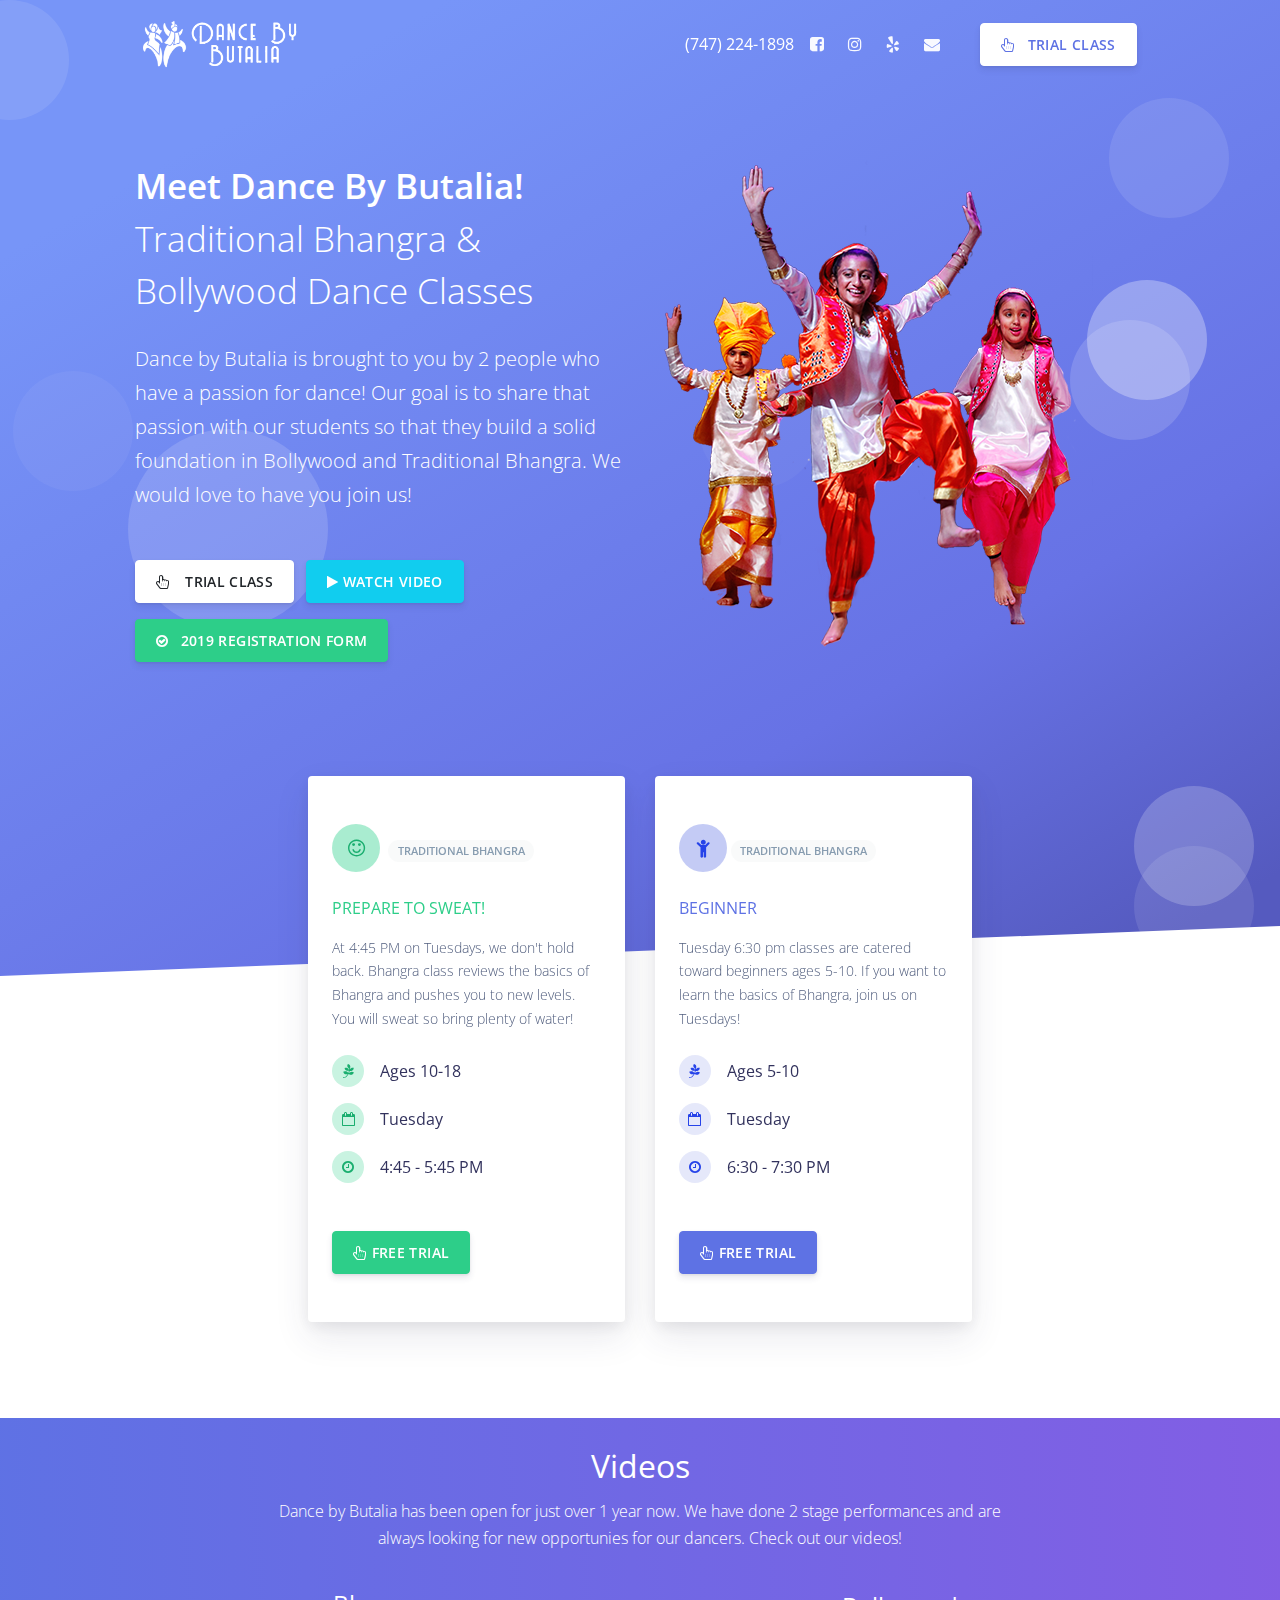
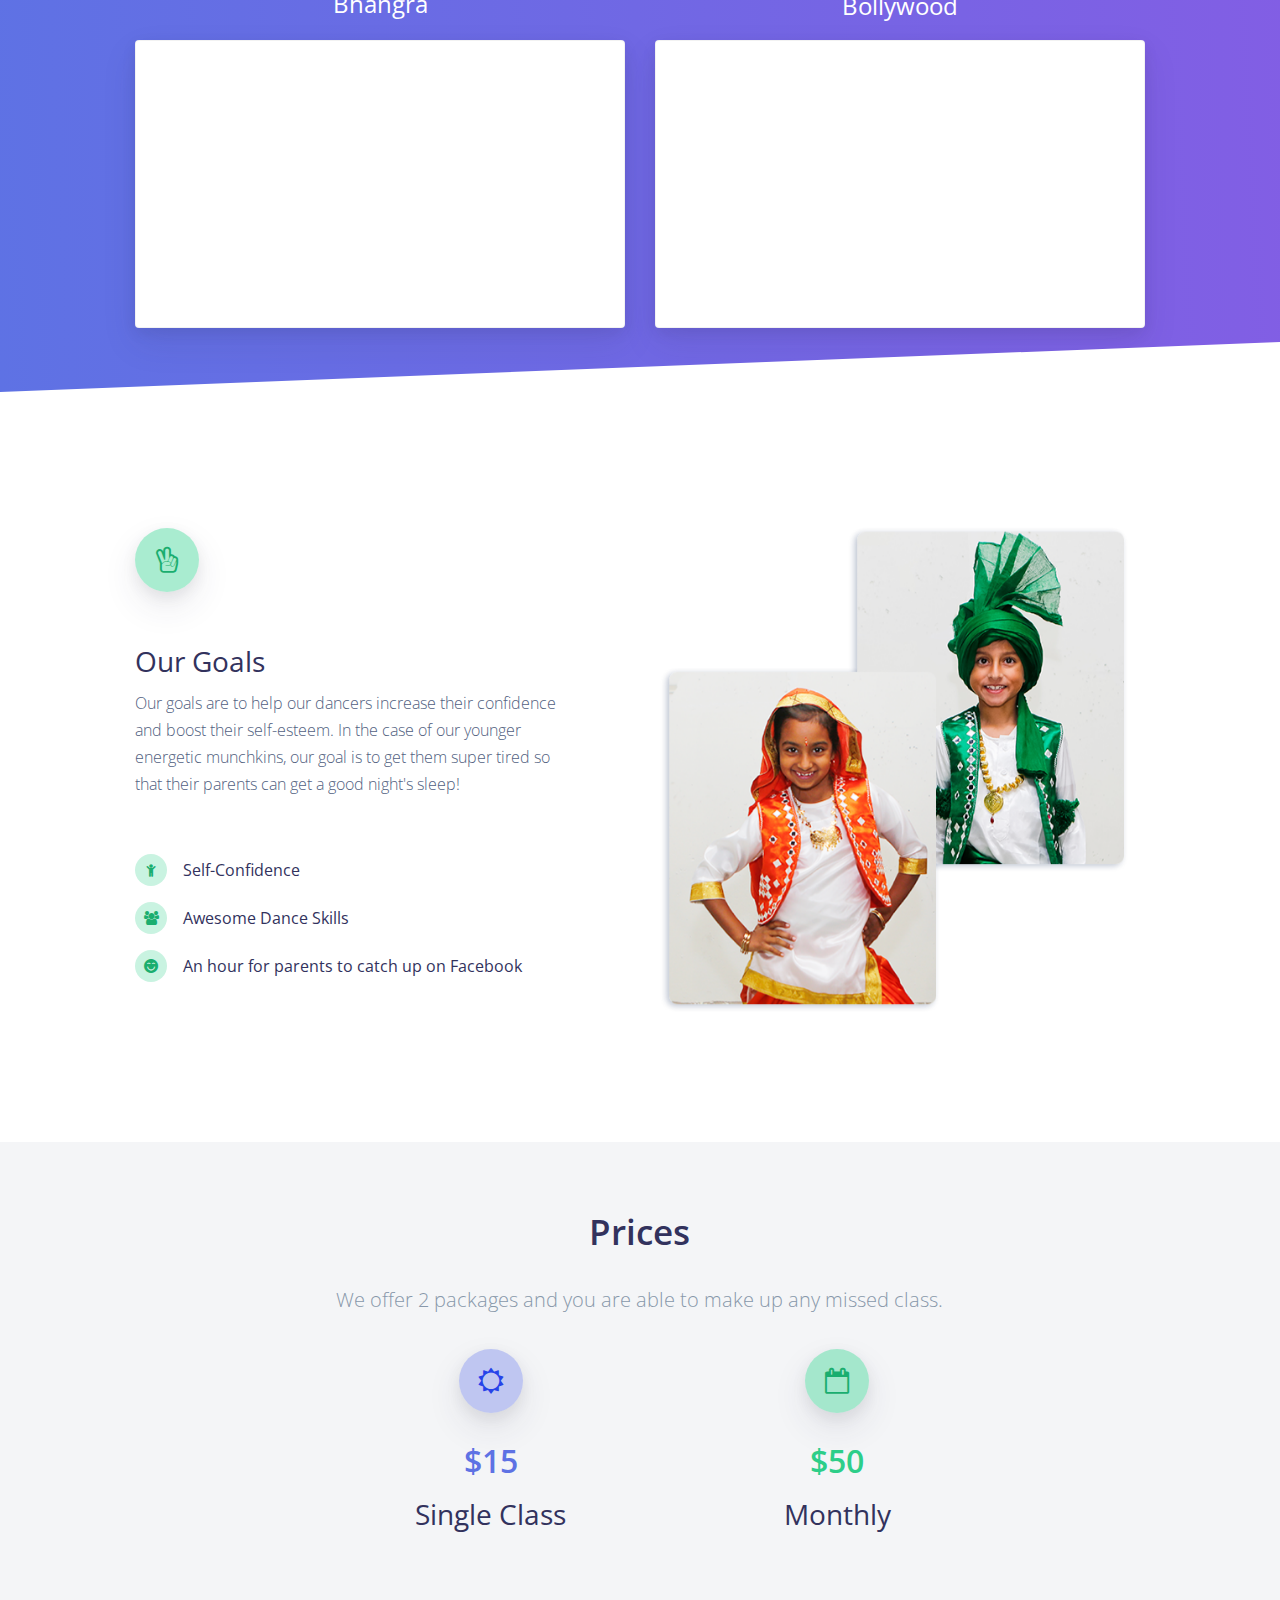
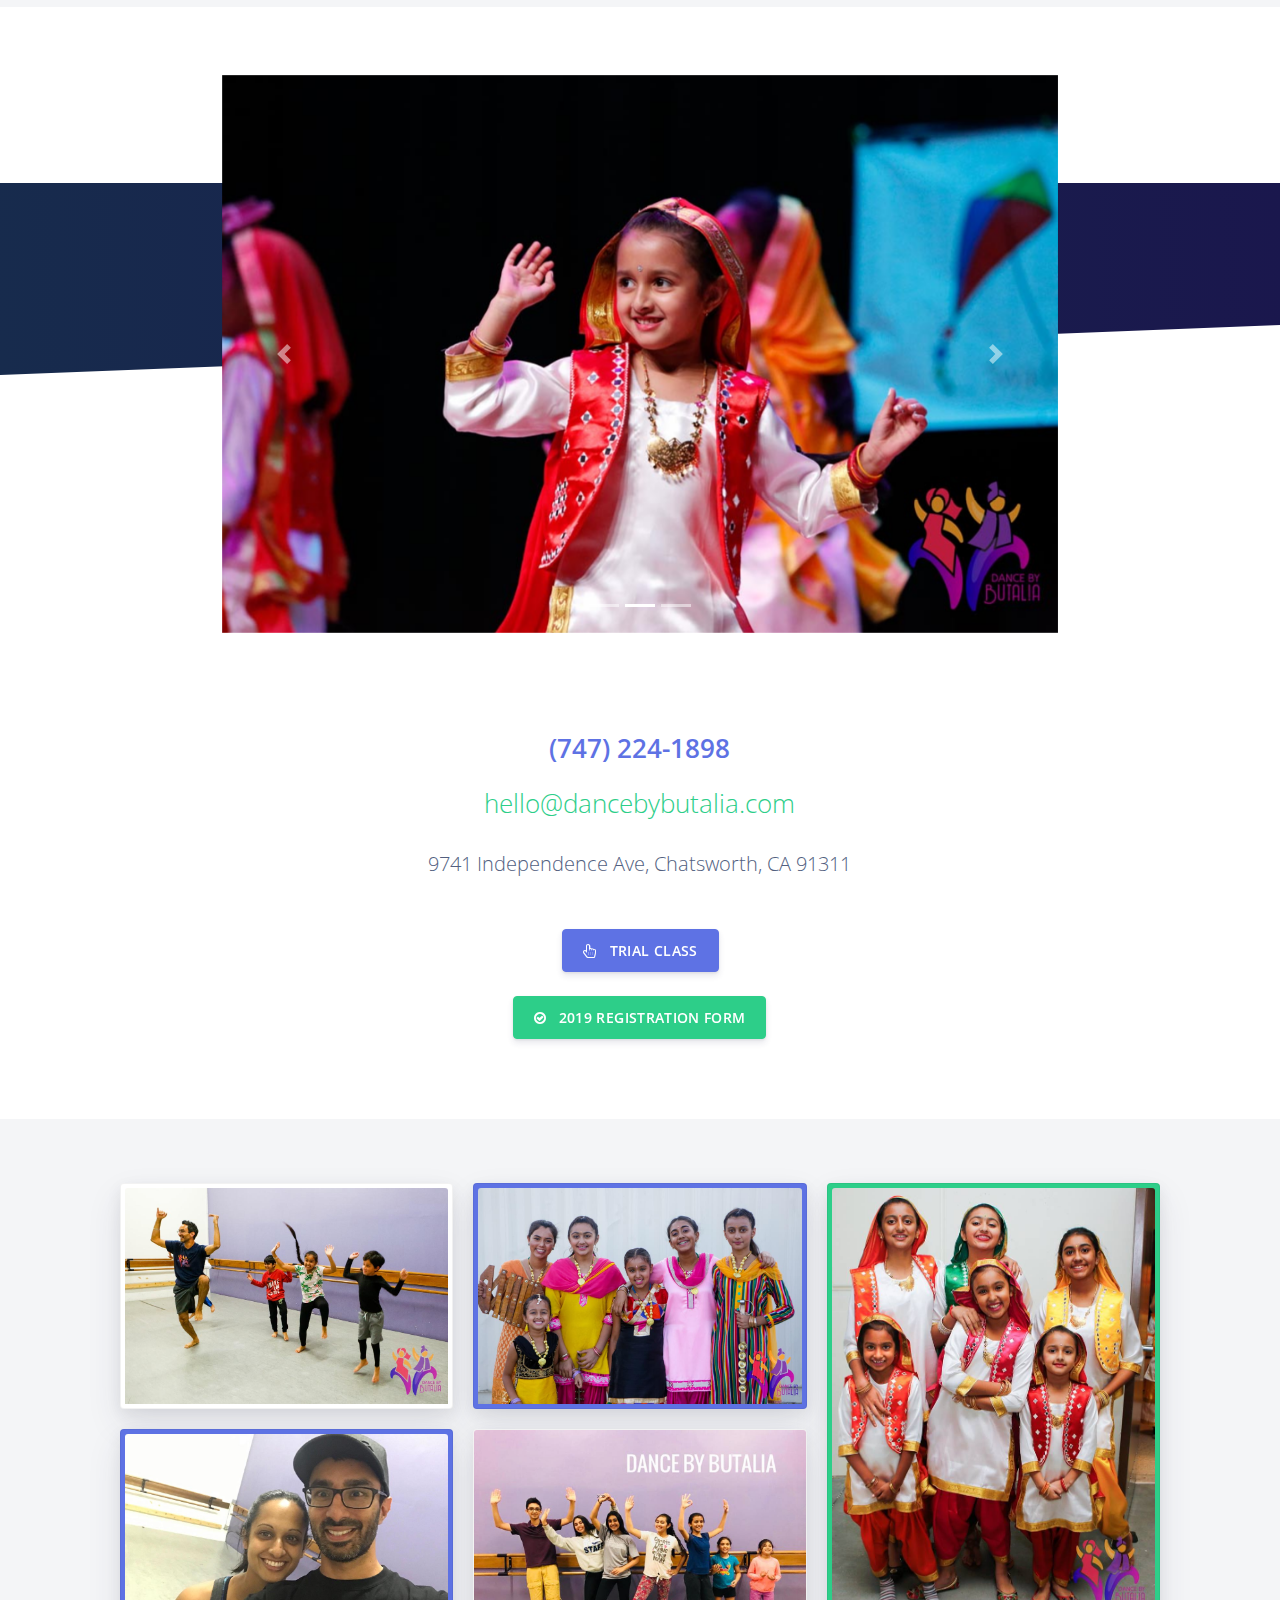
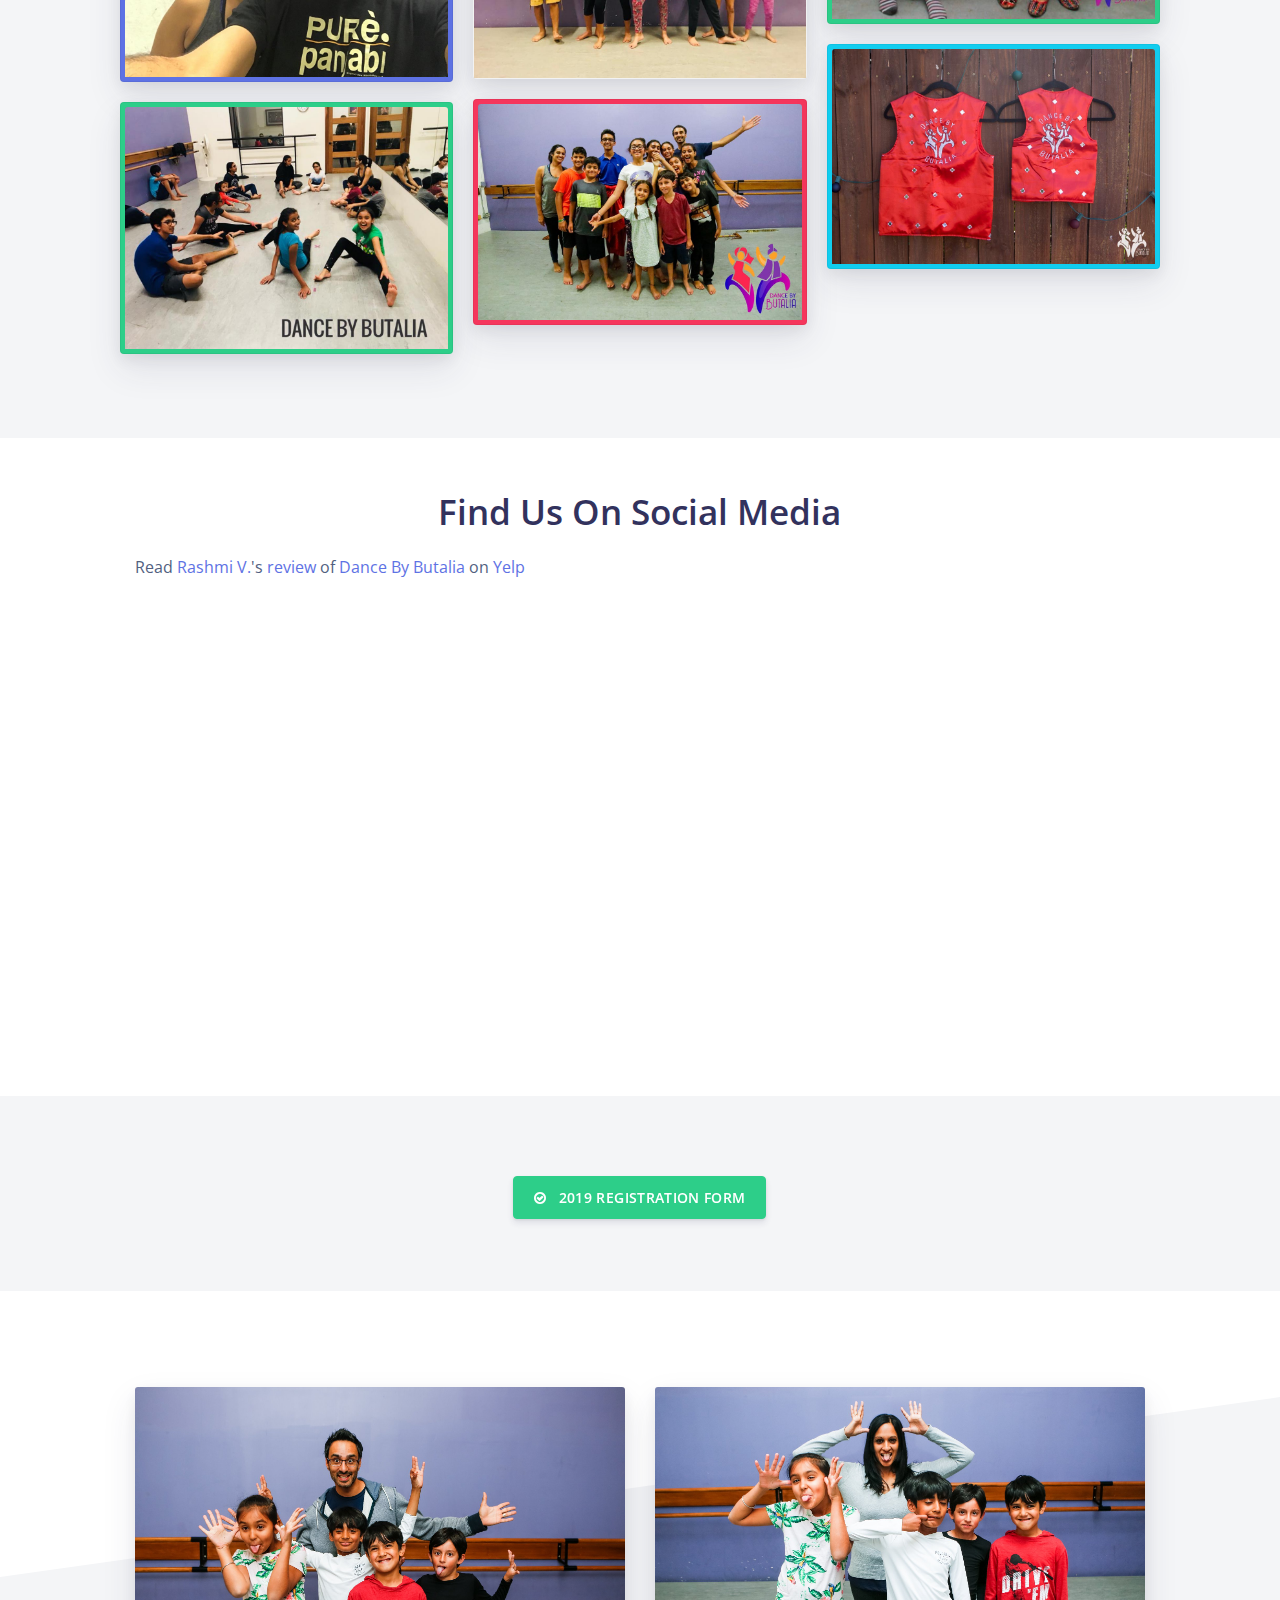
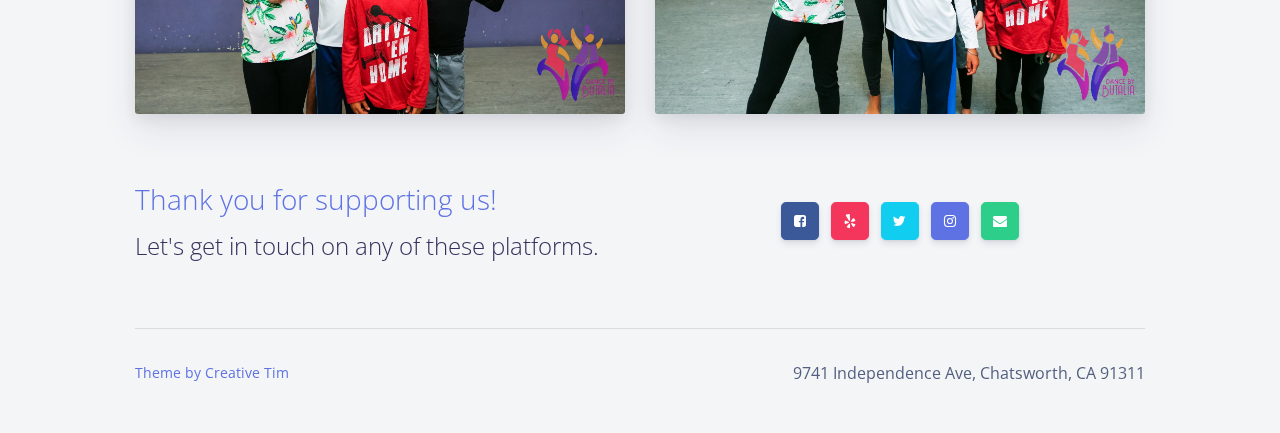
==== index.html @ e827ac16 "hrs" ====
<!DOCTYPE html>
<html>

    <head>
        <!-- Global site tag (gtag.js) - Google Analytics -->
        <script async src="https://www.googletagmanager.com/gtag/js?id=UA-114394460-1"></script>
        <script>
            window.dataLayer = window.dataLayer || [];

          function gtag() {
            dataLayer.push(arguments);
          }
          gtag('js', new Date());

          gtag('config', 'UA-114394460-1');
        </script>

        <meta charset="utf-8">
        <meta http-equiv="cache-control" content="max-age=0" />
        <meta http-equiv="cache-control" content="no-cache" />
        <meta http-equiv="expires" content="0" />
        <meta http-equiv="expires" content="Tue, 01 Jan 1980 1:00:00 GMT" />
        <meta http-equiv="pragma" content="no-cache" />
        <meta name="title" content="Dance By Butalia">
        <meta name="viewport" content="width=device-width, initial-scale=1, shrink-to-fit=no">
        <meta name="author" content="Dance By Butalia">
        <meta name="description" content="We offer youth dance classes featuring Traditional Bhangra and Bollywood in the San Fernando Valley. Brought to you by 2 people who have a passion for dance and share that passion with their students so that they build a solid foundation in Bollywood and Traditional Bhangra.">
        <meta property="og:image" content="http://dancebybutalia.com/assets/img/theme/team.jpg" />
        <title>Dance By Butalia</title>
        <!-- Favicon -->
        <link href="assets/img/brand/favicon.png" rel="icon" type="image/png">
        <!-- Fonts -->
        <link href="https://fonts.googleapis.com/css?family=Open+Sans:300,400,600,700" rel="stylesheet">
        <!-- Icons -->
        <link href="assets/vendor/nucleo/css/nucleo.css" rel="stylesheet">
        <link href="assets/vendor/font-awesome/css/font-awesome.min.css" rel="stylesheet">
        <!-- Argon CSS -->
        <link type="text/css" href="assets/css/argon.css?v=1.0.1" rel="stylesheet">
        <!-- Docs CSS -->
        <link type="text/css" href="assets/css/docs.min.css" rel="stylesheet">
        <!-- Custom CSS -->
        <link type="text/css" href="assets/css/custom.css?v=1.0.1" rel="stylesheet">
    </head>

    <body>
        <!-- Load Facebook SDK for JavaScript -->
        <div id="fb-root"></div>
        <script>
            window.fbAsyncInit = function() {
    FB.init({
      xfbml            : true,
      version          : 'v3.3'
    });
  };

  (function(d, s, id) {
  var js, fjs = d.getElementsByTagName(s)[0];
  if (d.getElementById(id)) return;
  js = d.createElement(s); js.id = id;
  js.src = 'https://connect.facebook.net/en_US/sdk/xfbml.customerchat.js';
  fjs.parentNode.insertBefore(js, fjs);
}(document, 'script', 'facebook-jssdk'));</script>

        <!-- Your customer chat code -->
        <div class="fb-customerchat" attribution=setup_tool page_id="756617394507918" theme_color="#7646ff">
        </div>
        <header class="header-global">
            <nav id="navbar-main" class="navbar navbar-main navbar-expand-lg navbar-transparent navbar-light headroom">
                <div class="container">
                    <a class="navbar-brand mr-lg-5" href="index.html">
                        <img src="assets/img/brand/white.png">
                    </a>
                    <button class="navbar-toggler" type="button" data-toggle="collapse" data-target="#navbar_global" aria-controls="navbar_global" aria-expanded="false" aria-label="Toggle navigation">
                        <span class="navbar-toggler-icon"></span>
                    </button>
                    <div class="navbar-collapse collapse" id="navbar_global">
                        <div class="navbar-collapse-header">
                            <div class="row">
                                <div class="col-6 collapse-brand">
                                    <a href="index.html">
                                        <img src="assets/img/brand/blue.png">
                                    </a>
                                </div>
                                <div class="col-6 collapse-close">
                                    <button type="button" class="navbar-toggler" data-toggle="collapse" data-target="#navbar_global" aria-controls="navbar_global" aria-expanded="false" aria-label="Toggle navigation">
                                        <span></span>
                                        <span></span>
                                    </button>
                                </div>
                            </div>
                        </div>

                        <ul class="navbar-nav align-items-lg-center ml-lg-auto">
                            <li class="nav-item">
                                <a href="tel:+7472241898" class="button"><span class="text-white">(747) 224-1898</span></a>
                            </li>

                            <li class="nav-item">
                                <a class="nav-link nav-link-icon" href="https://www.facebook.com/dancebybutalia" target="_blank" data-toggle="tooltip" title="Like us on Facebook">
                                    <i class="fa fa-facebook-square"></i>
                                    <span class="nav-link-inner--text d-lg-none">Facebook</span>
                                </a>
                            </li>
                            <li class="nav-item">
                                <a class="nav-link nav-link-icon" href="https://www.instagram.com/dancebybutalia" target="_blank" data-toggle="tooltip" title="Follow us on Instagram">
                                    <i class="fa fa-instagram"></i>
                                    <span class="nav-link-inner--text d-lg-none">Instagram</span>
                                </a>
                            </li>
                            <li class="nav-item">
                                <a class="nav-link nav-link-icon" href="https://www.yelp.com/biz/dance-by-butalia-chatsworth" target="_blank" data-toggle="tooltip" title="Follow us on Yelp">
                                    <i class="fa fa-yelp"></i>
                                    <span class="nav-link-inner--text d-lg-none">Yelp</span>
                                </a>
                            </li>
                            <li class="nav-item">
                                <a class="nav-link nav-link-icon" href="mailto:hello@dancebybutalia.com" target="_blank" data-toggle="tooltip" title="Email us">
                                    <i class="fa fa-envelope"></i>
                                    <span class="nav-link-inner--text d-lg-none">Email</span>
                                </a>
                            </li>
                            <li class="nav-item d-none d-lg-block ml-lg-4">
                                <a href="https://goo.gl/forms/tdJE0CnSXN2fo6IJ3" target="_blank" class="btn btn-neutral btn-icon">
                                    <span class="btn-inner--icon">
                                        <i class="fa fa-hand-pointer-o mr-2"></i>
                                    </span>
                                    <span class="nav-link-inner--text">Trial Class</span>
                                </a>
                            </li>
                        </ul>
                    </div>
                </div>
            </nav>
        </header>
        <main>
            <div class="position-relative">
                <!-- shape Hero -->
                <section class="section section-lg section-shaped pb-250">
                    <div class="shape shape-style-1 shape-default">
                        <span></span>
                        <span></span>
                        <span></span>
                        <span></span>
                        <span></span>
                        <span></span>
                        <span></span>
                        <span></span>
                        <span></span>
                    </div>
                    <div class="container py-lg-md d-flex">
                        <div class="col px-0">
                            <div class="row">
                                <div class="col-md-6  order-md-1">
                                    <h1 class="display-3 text-white">Meet Dance By Butalia!
                                        <span>Traditional Bhangra & Bollywood Dance Classes</span>
                                    </h1>
                                    <p class="lead text-white">Dance by Butalia is brought to you by 2 people who have a passion for dance! Our goal is to share that passion with our students so that they build a solid foundation in <span class="text-bollywood">Bollywood</span>
                                        and <span class="text-bhangra">Traditional Bhangra</span>. We would love to have you join us!
                                    </p>
                                    <div class="btn-wrapper">
                                        <a href="https://goo.gl/forms/tdJE0CnSXN2fo6IJ3" target="_blank" class="btn btn-white btn-icon mb-3 mb-sm-0">
                                            <span class="btn-inner--icon"><i class="fa fa-hand-pointer-o "></i></span>
                                            <span class="btn-inner--text">Trial Class</span>
                                        </a>
                                        <button type="button" class="btn btn-info mb-3 mb-sm-0" data-toggle="modal" data-target="#videoModal">
                                            <span class="btn-inner--icon"><i class="fa fa-play "></i></span>
                                            <span class="btn-inner--text">Watch Video</span>
                                        </button>

                                        <a href="https://goo.gl/forms/TiOMRiAxZcAlNsdy1" target="_blank" class="btn btn-success btn-icon btn-md mt-3">
                                            <span class="btn-inner--icon">
                                                <i class="fa fa-check-circle-o mr-2"></i>
                                            </span>
                                            <span class="nav-link-inner--text">2019 Registration Form</span>
                                        </a>
                                    </div>
                                    <!-- Button trigger modal -->

                                    <!-- Modal -->
                                    <div class="modal fade" id="videoModal" tabindex="-1" role="dialog" aria-labelledby="videoModelLabel" aria-hidden="true">
                                        <div class="modal-dialog modal-primary modal-dialog-centered modal-lg" role="document">
                                            <div class="modal-content bg-gradient-primary">
                                                <div class="modal-body">
                                                    <div class="videoWrapper">
                                                        <iframe width="560" height="315" src="https://www.youtube.com/embed/NjWsOeuDkmY?rel=0" frameborder="0" allow="autoplay; encrypted-media" allowfullscreen></iframe>
                                                    </div>
                                                </div>
                                                <div class="modal-footer">
                                                    <button type="button" class="btn btn-link text-white ml-auto" data-dismiss="modal">Close</button>
                                                </div>
                                            </div>
                                        </div>
                                    </div>
                                </div>
                                <div class="col-md-6 order-md-2">
                                    <img src="assets/img/theme/hero-img-400.png" class="img-fluid floating">
                                </div>
                            </div>
                        </div>
                    </div>
                    <!-- SVG separator -->
                    <div class="separator separator-bottom separator-skew">
                        <svg x="0" y="0" viewBox="0 0 2560 100" preserveAspectRatio="none" version="1.1" xmlns="http://www.w3.org/2000/svg">
                            <polygon class="fill-white" points="2560 0 2560 100 0 100"></polygon>
                        </svg>
                    </div>
                </section>
                <!-- 1st Hero Variation -->
            </div>


            <section class="section section-lg pt-lg-0 mt--200">
                <div class="container">
                    <div class="row justify-content-center">
                        <div class="col-lg-12">
                            <div class="row row-grid">
                                <div class="offset-2 col-lg-4">
                                    <div class="card card-lift--hover shadow border-0">
                                        <div class="card-body py-5">
                                            <div class="icon icon-shape icon-shape-success rounded-circle mb-4">
                                                <i class="fa fa-smile-o"></i>
                                            </div>
                                            <span class="badge badge-pill badge-light ml-1">Traditional Bhangra</span>
                                            <h6 class="text-success text-uppercase">Prepare To Sweat!</h6>
                                            <p class="description mt-3">At 4:45 PM on Tuesdays, we don't hold back. Bhangra class reviews the basics of Bhangra and pushes you to new levels. You will sweat so bring plenty of water!</p>
                                            <div>
                                                <ul class="list-unstyled mt-1">
                                                    <li class="py-2">
                                                        <div class="d-flex align-items-center">
                                                            <div>
                                                                <div class="badge badge-circle badge-success mr-3">
                                                                    <i class="fa fa-pagelines"></i>
                                                                </div>
                                                            </div>
                                                            <div>
                                                                <h6 class="mb-0">Ages 10-18</h6>
                                                            </div>
                                                        </div>
                                                    </li>
                                                    <li class="py-2">
                                                        <div class="d-flex align-items-center">
                                                            <div>
                                                                <div class="badge badge-circle badge-success mr-3">
                                                                    <i class="fa fa-calendar-o"></i>
                                                                </div>
                                                            </div>
                                                            <div>
                                                                <h6 class="mb-0">Tuesday</h6>
                                                            </div>
                                                        </div>
                                                    </li>
                                                    <li class="py-2">
                                                        <div class="d-flex align-items-center">
                                                            <div>
                                                                <div class="badge badge-circle badge-success mr-3">
                                                                    <i class="fa fa-clock-o"></i>
                                                                </div>
                                                            </div>
                                                            <div>
                                                                <h6 class="mb-0">4:45 - 5:45 PM</h6>
                                                            </div>
                                                        </div>
                                                    </li>
                                                </ul>
                                            </div>
                                            <a href="https://goo.gl/forms/tdJE0CnSXN2fo6IJ3" target="_blank" class="btn btn-success mt-4"><span class="btn-inner--icon"><i class="fa fa-hand-pointer-o "></i></span> Free Trial</a>
                                        </div>
                                    </div>

                                </div>
                                <!--<div class="col-lg-4">
                                    <div class="card card-lift--hover shadow border-0">
                                        <div class="card-body py-5">
                                            <div class="icon icon-shape icon-shape-success rounded-circle mb-4">
                                                <i class="fa fa-users"></i>
                                            </div>
                                            <span class="badge badge-pill badge-light ml-1">Traditional Bhangra</span>
                                            <h6 class="text-success text-uppercase">Intermediate</h6>
                                            <p class="description mt-3">The 5 PM class on Thursdays is just the right amount of bhangra for those just starting off and those who have had some prior dance experience.</p>
                                            <div>
                                                <ul class="list-unstyled mt-1">
                                                    <li class="py-2">
                                                        <div class="d-flex align-items-center">
                                                            <div>
                                                                <div class="badge badge-circle badge-success mr-3">
                                                                    <i class="fa fa-pagelines"></i>
                                                                </div>
                                                            </div>
                                                            <div>
                                                                <h6 class="mb-0">Ages 5-10</h6>
                                                            </div>
                                                        </div>
                                                    </li>
                                                    <li class="py-2">
                                                        <div class="d-flex align-items-center">
                                                            <div>
                                                                <div class="badge badge-circle badge-success mr-3">
                                                                    <i class="fa fa-clock-o"></i>
                                                                </div>
                                                            </div>
                                                            <div>
                                                                <h6 class="mb-0">5:00 - 6:00 PM</h6>
                                                            </div>
                                                        </div>
                                                    </li>
                                                </ul>
                                            </div>
                                            <a href="https://goo.gl/forms/tdJE0CnSXN2fo6IJ3" target="_blank" class="btn btn-success mt-4">Sign Up</a>
                                        </div>
                                    </div>
                                </div>
                              -->
                                <div class="col-lg-4">
                                    <div class="card card-lift--hover shadow border-0">
                                        <div class="card-body py-5">
                                            <div class="icon icon-shape icon-shape-primary rounded-circle mb-4">
                                                <i class="fa fa-child"></i>
                                            </div>
                                            <span class="badge badge-pill badge-light">Traditional Bhangra</span>
                                            <h6 class="text-primary text-uppercase">Beginner</h6>
                                            <p class="description mt-3">Tuesday 6:30 pm classes are catered toward beginners ages 5-10. If you want to learn the basics of Bhangra, join us on Tuesdays!</p>
                                            <div>
                                                <ul class="list-unstyled mt-1">
                                                    <li class="py-2">
                                                        <div class="d-flex align-items-center">
                                                            <div>
                                                                <div class="badge badge-circle badge-primary mr-3">
                                                                    <i class="fa fa-pagelines"></i>
                                                                </div>
                                                            </div>
                                                            <div>
                                                                <h6 class="mb-0">Ages 5-10</h6>
                                                            </div>
                                                        </div>
                                                    </li>
                                                    <li class="py-2">
                                                        <div class="d-flex align-items-center">
                                                            <div>
                                                                <div class="badge badge-circle badge-primary mr-3">
                                                                    <i class="fa fa-calendar-o"></i>
                                                                </div>
                                                            </div>
                                                            <div>
                                                                <h6 class="mb-0">Tuesday</h6>
                                                            </div>
                                                        </div>
                                                    </li>
                                                    <li class="py-2">
                                                        <div class="d-flex align-items-center">
                                                            <div>
                                                                <div class="badge badge-circle badge-primary mr-3">
                                                                    <i class="fa fa-clock-o"></i>
                                                                </div>
                                                            </div>
                                                            <div>
                                                                <h6 class="mb-0">6:30 - 7:30 PM</h6>
                                                            </div>
                                                        </div>
                                                    </li>
                                                </ul>
                                            </div>
                                            <a href="https://goo.gl/forms/tdJE0CnSXN2fo6IJ3" target="_blank" class="btn btn-primary mt-4"><span class="btn-inner--icon"><i class="fa fa-hand-pointer-o "></i></span> Free Trial</a>
                                        </div>
                                    </div>
                                </div>
                            </div>
                        </div>
                    </div>
                </div>
            </section>
            <section class="section pb-7 pt-2 bg-gradient-primary">
                <div class="container">
                    <div class="row justify-content-center text-center mt-3 mb-3">
                        <div class="col-lg-9">
                            <h2 class="text-white">Videos</h2>
                            <p class="text-white">Dance by Butalia has been open for just over 1 year now. We have done 2 stage performances and are always looking for new opportunies for our dancers. Check out our videos!</p>
                        </div>
                    </div>
                    <div class="row row-grid align-items-center">
                        <div class="col-md-6">
                            <div class="text-center">
                                <h4 class="text-white">Bhangra</h4>
                            </div>
                        </div>
                        <div class="col-lg-6 order-lg-1 mt-1">
                            <div class="card shadow shadow-lg--hover mt-1">
                                <div class="card-body">
                                    <div class="d-flex px-3">
                                        <div class="col-md-12">
                                            <div class="videoWrapper">
                                                <iframe width="560" height="315" src="https://www.youtube.com/embed/NjWsOeuDkmY?rel=0" frameborder="0" allow="autoplay; encrypted-media" allowfullscreen></iframe>
                                            </div>
                                        </div>
                                    </div>
                                </div>
                            </div>
                        </div>
                        <div class="col-md-6  mt-1">
                            <div class="text-center">
                                <h4 class="text-white">Bollywood</h4>
                            </div>
                        </div>
                        <div class="col-md-6 order-lg-2 mt-1">
                            <div class="card shadow shadow-lg--hover mt-1">
                                <div class="card-body">
                                    <div class="d-flex px-3">
                                        <div class="col-md-12">
                                            <div class="videoWrapper">
                                                <iframe width="560" height="315" src="https://www.youtube.com/embed/M_OTlqA0EAY?rel=0" frameborder="0" allow="autoplay; encrypted-media" allowfullscreen></iframe>
                                            </div>
                                        </div>
                                    </div>
                                </div>
                            </div>
                        </div>
                    </div>

                </div>
                <!-- SVG separator -->
                <div class="separator separator-bottom separator-skew zindex-100">
                    <svg x="0" y="0" viewBox="0 0 2560 100" preserveAspectRatio="none" version="1.1" xmlns="http://www.w3.org/2000/svg">
                        <polygon class="fill-white" points="2560 0 2560 100 0 100"></polygon>
                    </svg>
                </div>
            </section>
            <section class="section section-lg">
                <div class="container">
                    <div class="row row-grid align-items-center">
                        <div class="col-md-6 order-md-2">
                            <img src="assets/img/theme/promo-1.png" class="img-fluid floating">
                        </div>
                        <div class="col-md-6 order-md-1">
                            <div class="pr-md-5">
                                <div class="icon icon-lg icon-shape icon-shape-success shadow rounded-circle mb-5">
                                    <i class="fa fa-hand-peace-o"></i>
                                </div>
                                <h3>Our Goals</h3>
                                <p>Our goals are to help our dancers increase their confidence and boost their self-esteem. In the case of our younger energetic munchkins, our goal is to get them super tired so that their parents can get a good
                                    night's sleep!</p>
                                <ul class="list-unstyled mt-5">
                                    <li class="py-2">
                                        <div class="d-flex align-items-center">
                                            <div>
                                                <div class="badge badge-circle badge-success mr-3">
                                                    <i class="fa fa-child"></i>
                                                </div>
                                            </div>
                                            <div>
                                                <h6 class="mb-0">Self-Confidence</h6>
                                            </div>
                                        </div>
                                    </li>
                                    <li class="py-2">
                                        <div class="d-flex align-items-center">
                                            <div>
                                                <div class="badge badge-circle badge-success mr-3">
                                                    <i class="fa fa-users"></i>
                                                </div>
                                            </div>
                                            <div>
                                                <h6 class="mb-0">Awesome Dance Skills</h6>
                                            </div>
                                        </div>
                                    </li>
                                    <li class="py-2">
                                        <div class="d-flex align-items-center">
                                            <div>
                                                <div class="badge badge-circle badge-success mr-3">
                                                    <i class="ni ni-satisfied"></i>
                                                </div>
                                            </div>
                                            <div>
                                                <h6 class="mb-0">An hour for parents to catch up on Facebook</h6>
                                            </div>
                                        </div>
                                    </li>
                                </ul>
                            </div>
                        </div>
                    </div>
                </div>
            </section>
            <section class="section bg-secondary">
                <div class="row justify-content-center text-center mb-3">
                    <div class="col-lg-8">
                        <h2 class="display-3">Prices</h2>
                        <p class="lead text-muted">We offer 2 packages and you are able to make up any missed class.</p>
                    </div>
                </div>
                <div class="container">
                    <div class="row row-grid align-items-center">
                        <div class="col-md-2 offset-md-2 col-md-4 text-center">
                            <div class="pl-md-5">
                                <div class="icon icon-lg icon-shape icon-shape-primary shadow rounded-circle mb-3">
                                    <i class="fa fa-sun-o"></i>
                                </div>
                                <h2 class="font-weight-bold text-primary mt-2">$15</h2>
                                <h3>Single Class</h3>
                            </div>
                        </div>
                        <div class="col-md-4 text-center">
                            <div class="pl-md-5">
                                <div class="icon icon-lg icon-shape icon-shape-success shadow rounded-circle mb-3">
                                    <i class="fa fa-calendar-o"></i>
                                </div>
                                <h2 class="font-weight-bold text-success mt-2">$50</h2>
                                <h3>Monthly</h3>
                            </div>
                        </div>
                    </div>
                </div>
            </section>

            <section class="section section-md mb-5">
                <div class="container">

                </div>
            </section>

            <section class="section section-lg bg-gradient-default">
                <!-- SVG separator -->
                <div class="separator separator-bottom separator-skew zindex-100">
                    <svg x="0" y="0" viewBox="0 0 2560 100" preserveAspectRatio="none" version="1.1" xmlns="http://www.w3.org/2000/svg">
                        <polygon class="fill-white" points="2560 0 2560 100 0 100"></polygon>
                    </svg>
                </div>
            </section>
            <section class="section section-md pt-lg-0 section-contact-us">
                <div class="container">
                    <div class="row justify-content-center mt--300">
                        <div class="col-lg-10">
                            <div id="carouselExampleIndicators" class="carousel slide" data-ride="carousel">
                                <ol class="carousel-indicators">
                                    <li data-target="#carouselExampleIndicators" data-slide-to="0" class=""></li>
                                    <li data-target="#carouselExampleIndicators" data-slide-to="1" class="active"></li>
                                    <li data-target="#carouselExampleIndicators" data-slide-to="2" class=""></li>
                                </ol>
                                <div class="carousel-inner">
                                    <div class="carousel-item">
                                        <img class="d-block w-100" src="assets/img/carousel/1.jpg" alt="slide">
                                    </div>
                                    <div class="carousel-item active">
                                        <img class="d-block w-100" src="assets/img/carousel/2.jpg" alt="slide">
                                    </div>
                                    <div class="carousel-item">
                                        <img class="d-block w-100" src="assets/img/carousel/3.jpg" alt="slide">
                                    </div>
                                    <div class="carousel-item">
                                        <img class="d-block w-100" src="assets/img/carousel/4.jpg" alt="slide">
                                    </div>
                                    <div class="carousel-item">
                                        <img class="d-block w-100" src="assets/img/carousel/5.jpg" alt="slide">
                                    </div>
                                    <div class="carousel-item">
                                        <img class="d-block w-100" src="assets/img/carousel/6.jpg" alt="slide">
                                    </div>
                                    <div class="carousel-item">
                                        <img class="d-block w-100" src="assets/img/carousel/7.jpg" alt="slide">
                                    </div>
                                    <div class="carousel-item">
                                        <img class="d-block w-100" src="assets/img/carousel/8.jpg" alt="slide">
                                    </div>
                                    <div class="carousel-item">
                                        <img class="d-block w-100" src="assets/img/carousel/9.jpg" alt="slide">
                                    </div>
                                    <div class="carousel-item">
                                        <img class="d-block w-100" src="assets/img/carousel/10.jpg" alt="slide">
                                    </div>
                                </div>
                                <a class="carousel-control-prev" href="#carouselExampleIndicators" role="button" data-slide="prev">
                                    <span class="carousel-control-prev-icon" aria-hidden="true"></span>
                                    <span class="sr-only">Previous</span>
                                </a>
                                <a class="carousel-control-next" href="#carouselExampleIndicators" role="button" data-slide="next">
                                    <span class="carousel-control-next-icon" aria-hidden="true"></span>
                                    <span class="sr-only">Next</span>
                                </a>
                            </div>
                        </div>
                    </div>
                </div>
            </section>
            <section class="section section-sm mb-5">
                <div class="container">
                    <div class="row row-grid justify-content-center">
                        <div class="col-lg-8 text-center">
                            <h3 class="display-4"><a href="tel:+7472241898" class="button">(747) 224-1898</a>
                                <span class="text-success mt-3"><a href="mailto:hello@dancebybutalia.com" class="text-success">hello@dancebybutalia.com</a></span>
                            </h3>
                            <p class="lead"> 9741 Independence Ave, Chatsworth, CA 91311</p>
                            <div class="btn-wrapper">
                                <a href="https://goo.gl/forms/tdJE0CnSXN2fo6IJ3" target="_blank" class="btn btn-primary btn-icon">
                                    <span class="btn-inner--icon">
                                        <i class="fa fa-hand-pointer-o mr-2"></i>
                                    </span>
                                    <span class="nav-link-inner--text">Trial Class</span>
                                </a>
                            </div>
                            <a href="https://goo.gl/forms/TiOMRiAxZcAlNsdy1" target="_blank" class="btn btn-success btn-icon btn-md mt-4">
                                <span class="btn-inner--icon">
                                    <i class="fa fa-check-circle-o mr-2"></i>
                                </span>
                                <span class="nav-link-inner--text">2019 Registration Form</span>
                            </a>
                        </div>
                    </div>
                </div>
            </section>
            <section class="section section-md bg-secondary mb-3">
                <div class="container">
                    <div class="row">
                        <div class="card-columns">
                            <div class="card card-lift--hover shadow p-1">
                                <img class="card-img-top" src="assets/img/gallery/1.jpg" alt="gallery">
                            </div>
                            <div class="card card-lift--hover shadow bg-primary p-1">
                                <img class="card-img-top" src="assets/img/gallery/2.jpg" alt="gallery">
                            </div>
                            <div class="card card-lift--hover shadow bg-success p-1">
                                <img class="card-img-top" src="assets/img/gallery/3.jpg" alt="gallery">
                            </div>
                            <div class="card card-lift--hover shadow bg-primary p-1">
                                <img class="card-img-top" src="assets/img/gallery/4.jpg" alt="gallery">
                            </div>
                            <div class="card card-lift--hover shadow text-center">
                                <img class="card-img-top" src="assets/img/gallery/5.jpg" alt="gallery">
                            </div>
                            <div class="card card-lift--hover shadow bg-danger p-1 ">
                                <img class="card-img-top" src="assets/img/gallery/6.jpg" alt="gallery">
                            </div>
                            <div class="card card-lift--hover shadow bg-success p-1">
                                <img class="card-img-top" src="assets/img/gallery/7.jpg" alt="gallery">
                            </div>
                            <div class="card card-lift--hover shadow bg-info  p-1">
                                <img class="card-img-top" src="assets/img/gallery/8.jpg" alt="gallery">
                            </div>
                        </div>
                    </div>
            </section>

            <section class="section section-sm mb-1">
                <div class="container">
                    <div class="row justify-content-center text-center mb-2">
                        <div class="col-lg-8">
                            <h2 class="display-3">Find Us On Social Media</h2>
                        </div>
                    </div>
                    <div class="row">
                        <div class="col-md-6 mb-3">
                            <span class="yelp-review" data-review-id="1zaIQFvqyro9xoJEzecrGA" data-hostname="www.yelp.com">Read <a href="https://www.yelp.com/user_details?userid=Z-1RtSKYQHmqEGpaphnygg" rel="nofollow noopener">Rashmi
                                    V.</a>'s <a href="https://www.yelp.com/biz/dance-by-butalia-chatsworth?hrid=1zaIQFvqyro9xoJEzecrGA" rel="nofollow noopener">review</a> of <a href="https://www.yelp.com/biz/y7yPoI10y8dHVn6CecMdaQ" rel="nofollow noopener">Dance
                                    By Butalia</a> on <a href="https://www.yelp.com" rel="nofollow noopener">Yelp</a>
                                <script async="async" src="https://www.yelp.com/embed/widgets.js" type="text/javascript"></script>
                            </span>
                        </div>
                        <div class="col-md-5 ml-1">
                            <iframe src="https://www.facebook.com/plugins/post.php?href=https%3A%2F%2Fwww.facebook.com%2Fkiki.thiaramahal%2Fposts%2F2393367247349077%3A0&width=400&show_text=true&appId=150460295460&height=499" width="400" height="499"
                              style="border:none;overflow:hidden" scrolling="no" frameborder="0" allowTransparency="true" allow="encrypted-media"></iframe>
                        </div>
                    </div>
                </div>
            </section>

            <section class="section section-md bg-secondary mb-3">
                <div class="container">
                    <div class="row justify-content-center text-center mb-2">
                        <div class="col-lg-4">
                            <a href="https://goo.gl/forms/TiOMRiAxZcAlNsdy1" target="_blank" class="btn btn-success btn-icon mt-3">
                                <span class="btn-inner--icon">
                                    <i class="fa fa-check-circle-o mr-2"></i>
                                </span>
                                <span class="nav-link-inner--text">2019 Registration Form</span>
                            </a>
                        </div>
                    </div>
                </div>
        </main>
        <footer class="footer has-cards">
            <div class="container container-md">
                <div class="row">
                    <div class="col-md-6 mb-5 mb-md-0">
                        <div class="card card-lift--hover shadow border-0">

                            <img src="assets/img/theme/landing.jpg" class="card-img">

                        </div>
                    </div>
                    <div class="col-md-6 mb-5 mb-lg-0">
                        <div class="card card-lift--hover shadow border-0">

                            <img src="assets/img/theme/profile.jpg" class="card-img">

                        </div>
                    </div>
                </div>
            </div>
            <div class="container">
                <div class="row row-grid align-items-center my-md">
                    <div class="col-lg-6">
                        <h3 class="text-primary font-weight-light mb-2">Thank you for supporting us!</h3>
                        <h4 class="mb-0 font-weight-light">Let's get in touch on any of these platforms.</h4>
                    </div>
                    <div class="col-lg-6 text-lg-center btn-wrapper">

                        <a target="_blank" href="https://www.facebook.com/dancebybutalia" class="btn btn-neutral btn-icon-only btn-facebook btn-round btn-lg" data-toggle="tooltip" data-original-title="Like us on Facebook">
                            <i class="fa fa-facebook-square"></i>
                        </a>
                        <a target="_blank" href="https://www.yelp.com/biz/dance-by-butalia-chatsworth" class="btn btn-icon-only btn-danger btn-lg btn-round" data-toggle="tooltip" data-original-title="Check us out on Yelp">
                            <i class="fa fa-yelp"></i>
                        </a>
                        <a target="_blank" href="https://www.twitter.com/dancebybutalia" class="btn btn-icon-only btn-info btn-lg btn-round" data-toggle="tooltip" data-original-title="Follow us on Twitter">
                            <i class="fa fa-twitter"></i>
                        </a>
                        <a target="_blank" href="https://www.instagram.com/dancebybutalia" class="btn btn-icon-only btn-primary btn-lg btn-round" data-toggle="tooltip" data-original-title="Follow us on Instagram">
                            <i class="fa fa-instagram"></i>
                        </a>
                        <a target="_blank" href="mailto:hello@dancebybutalia.com" class="btn btn-icon-only btn-success btn-lg btn-round" data-toggle="tooltip" data-original-title="Email us">
                            <i class="fa fa-envelope"></i>
                        </a>
                    </div>
                </div>
                <hr>
                <div class="row align-items-center justify-content-md-between">
                    <div class="col-md-6">
                        <div class="copyright">
                            <a href="https://www.creative-tim.com" target="_blank">Theme by Creative Tim</a>
                        </div>
                    </div>
                    <div class="col-md-6">
                        <ul class="nav nav-footer justify-content-end">
                            <li class="nav-item">
                                9741 Independence Ave, Chatsworth, CA 91311
                            </li>
                        </ul>
                    </div>
                </div>
            </div>
        </footer>
        <!-- Core -->
        <script src="assets/vendor/jquery/jquery.min.js"></script>
        <script src="assets/vendor/popper/popper.min.js"></script>
        <script src="assets/vendor/bootstrap/bootstrap.min.js"></script>
        <script src="assets/vendor/headroom/headroom.min.js"></script>
        <!-- Argon JS -->
        <script src="assets/js/argon.js?v=1.0.1"></script>
    </body>

</html>
---- assets/vendor/nucleo/css/nucleo.css ----
/*--------------------------------

hermes-dashboard-icons Web Font - built using nucleoapp.com
License - nucleoapp.com/license/

-------------------------------- */
@font-face {
  font-family: 'NucleoIcons';
  src: url('../fonts/nucleo-icons.eot');
  src: url('../fonts/nucleo-icons.eot') format('embedded-opentype'), url('../fonts/nucleo-icons.woff2') format('woff2'), url('../fonts/nucleo-icons.woff') format('woff'), url('../fonts/nucleo-icons.ttf') format('truetype'), url('../fonts/nucleo-icons.svg') format('svg');
  font-weight: normal;
  font-style: normal;
}
/*------------------------
    base class definition
-------------------------*/
.ni {
  display: inline-block;
  font: normal normal normal 14px/1 NucleoIcons;
  font-size: inherit;
  text-rendering: auto;
  -webkit-font-smoothing: antialiased;
  -moz-osx-font-smoothing: grayscale;
}
/*------------------------
  change icon size
-------------------------*/
.ni-lg {
  font-size: 1.33333333em;
  line-height: 0.75em;
  vertical-align: -15%;
}
.ni-2x {
  font-size: 2em;
}
.ni-3x {
  font-size: 3em;
}
.ni-4x {
  font-size: 4em;
}
.ni-5x {
  font-size: 5em;
}

/*----------------------------------
  add a square/circle background
-----------------------------------*/
.ni.square,
.ni.circle {
  padding: 0.33333333em;
  vertical-align: -16%;
  background-color: #eee;
}
.ni.circle {
  border-radius: 50%;
}
/*------------------------
  list icons
-------------------------*/
.ni-ul {
  padding-left: 0;
  margin-left: 2.14285714em;
  list-style-type: none;
}
.ni-ul > li {
  position: relative;
}
.ni-ul > li > .ni {
  position: absolute;
  left: -1.57142857em;
  top: 0.14285714em;
  text-align: center;
}
.ni-ul > li > .ni.lg {
  top: 0;
  left: -1.35714286em;
}
.ni-ul > li > .ni.circle,
.ni-ul > li > .ni.square {
  top: -0.19047619em;
  left: -1.9047619em;
}
/*------------------------
  spinning icons
-------------------------*/
.ni.spin {
  -webkit-animation: nc-spin 2s infinite linear;
  -moz-animation: nc-spin 2s infinite linear;
  animation: nc-spin 2s infinite linear;
}
@-webkit-keyframes nc-spin {
  0% {
    -webkit-transform: rotate(0deg);
  }
  100% {
    -webkit-transform: rotate(360deg);
  }
}
@-moz-keyframes nc-spin {
  0% {
    -moz-transform: rotate(0deg);
  }
  100% {
    -moz-transform: rotate(360deg);
  }
}
@keyframes nc-spin {
  0% {
    -webkit-transform: rotate(0deg);
    -moz-transform: rotate(0deg);
    -ms-transform: rotate(0deg);
    -o-transform: rotate(0deg);
    transform: rotate(0deg);
  }
  100% {
    -webkit-transform: rotate(360deg);
    -moz-transform: rotate(360deg);
    -ms-transform: rotate(360deg);
    -o-transform: rotate(360deg);
    transform: rotate(360deg);
  }
}
/*------------------------
  rotated/flipped icons
-------------------------*/
.ni.rotate-90 {
  filter: progid:DXImageTransform.Microsoft.BasicImage(rotation=1);
  -webkit-transform: rotate(90deg);
  -moz-transform: rotate(90deg);
  -ms-transform: rotate(90deg);
  -o-transform: rotate(90deg);
  transform: rotate(90deg);
}
.ni.rotate-180 {
  filter: progid:DXImageTransform.Microsoft.BasicImage(rotation=2);
  -webkit-transform: rotate(180deg);
  -moz-transform: rotate(180deg);
  -ms-transform: rotate(180deg);
  -o-transform: rotate(180deg);
  transform: rotate(180deg);
}
.ni.rotate-270 {
  filter: progid:DXImageTransform.Microsoft.BasicImage(rotation=3);
  -webkit-transform: rotate(270deg);
  -moz-transform: rotate(270deg);
  -ms-transform: rotate(270deg);
  -o-transform: rotate(270deg);
  transform: rotate(270deg);
}
.ni.flip-y {
  filter: progid:DXImageTransform.Microsoft.BasicImage(rotation=0);
  -webkit-transform: scale(-1, 1);
  -moz-transform: scale(-1, 1);
  -ms-transform: scale(-1, 1);
  -o-transform: scale(-1, 1);
  transform: scale(-1, 1);
}
.ni.flip-x {
  filter: progid:DXImageTransform.Microsoft.BasicImage(rotation=2);
  -webkit-transform: scale(1, -1);
  -moz-transform: scale(1, -1);
  -ms-transform: scale(1, -1);
  -o-transform: scale(1, -1);
  transform: scale(1, -1);
}
/*------------------------
    font icons
-------------------------*/

.ni-active-40::before {
    content: "\ea02";
}

.ni-air-baloon::before {
    content: "\ea03";
}

.ni-album-2::before {
    content: "\ea04";
}

.ni-align-center::before {
    content: "\ea05";
}

.ni-align-left-2::before {
    content: "\ea06";
}

.ni-ambulance::before {
    content: "\ea07";
}

.ni-app::before {
    content: "\ea08";
}

.ni-archive-2::before {
    content: "\ea09";
}

.ni-atom::before {
    content: "\ea0a";
}

.ni-badge::before {
    content: "\ea0b";
}

.ni-bag-17::before {
    content: "\ea0c";
}

.ni-basket::before {
    content: "\ea0d";
}

.ni-bell-55::before {
    content: "\ea0e";
}

.ni-bold-down::before {
    content: "\ea0f";
}

.ni-bold-left::before {
    content: "\ea10";
}

.ni-bold-right::before {
    content: "\ea11";
}

.ni-bold-up::before {
    content: "\ea12";
}

.ni-bold::before {
    content: "\ea13";
}

.ni-book-bookmark::before {
    content: "\ea14";
}

.ni-books::before {
    content: "\ea15";
}

.ni-box-2::before {
    content: "\ea16";
}

.ni-briefcase-24::before {
    content: "\ea17";
}

.ni-building::before {
    content: "\ea18";
}

.ni-bulb-61::before {
    content: "\ea19";
}

.ni-bullet-list-67::before {
    content: "\ea1a";
}

.ni-bus-front-12::before {
    content: "\ea1b";
}

.ni-button-pause::before {
    content: "\ea1c";
}

.ni-button-play::before {
    content: "\ea1d";
}

.ni-button-power::before {
    content: "\ea1e";
}

.ni-calendar-grid-58::before {
    content: "\ea1f";
}

.ni-camera-compact::before {
    content: "\ea20";
}

.ni-caps-small::before {
    content: "\ea21";
}

.ni-cart::before {
    content: "\ea22";
}

.ni-chart-bar-32::before {
    content: "\ea23";
}

.ni-chart-pie-35::before {
    content: "\ea24";
}

.ni-chat-round::before {
    content: "\ea25";
}

.ni-check-bold::before {
    content: "\ea26";
}

.ni-circle-08::before {
    content: "\ea27";
}

.ni-cloud-download-95::before {
    content: "\ea28";
}

.ni-cloud-upload-96::before {
    content: "\ea29";
}

.ni-compass-04::before {
    content: "\ea2a";
}

.ni-controller::before {
    content: "\ea2b";
}

.ni-credit-card::before {
    content: "\ea2c";
}

.ni-curved-next::before {
    content: "\ea2d";
}

.ni-delivery-fast::before {
    content: "\ea2e";
}

.ni-diamond::before {
    content: "\ea2f";
}

.ni-email-83::before {
    content: "\ea30";
}

.ni-fat-add::before {
    content: "\ea31";
}

.ni-fat-delete::before {
    content: "\ea32";
}

.ni-fat-remove::before {
    content: "\ea33";
}

.ni-favourite-28::before {
    content: "\ea34";
}

.ni-folder-17::before {
    content: "\ea35";
}

.ni-glasses-2::before {
    content: "\ea36";
}

.ni-hat-3::before {
    content: "\ea37";
}

.ni-headphones::before {
    content: "\ea38";
}

.ni-html5::before {
    content: "\ea39";
}

.ni-istanbul::before {
    content: "\ea3a";
}

.ni-key-25::before {
    content: "\ea3b";
}

.ni-laptop::before {
    content: "\ea3c";
}

.ni-like-2::before {
    content: "\ea3d";
}

.ni-lock-circle-open::before {
    content: "\ea3e";
}

.ni-map-big::before {
    content: "\ea3f";
}

.ni-mobile-button::before {
    content: "\ea40";
}

.ni-money-coins::before {
    content: "\ea41";
}

.ni-note-03::before {
    content: "\ea42";
}

.ni-notification-70::before {
    content: "\ea43";
}

.ni-palette::before {
    content: "\ea44";
}

.ni-paper-diploma::before {
    content: "\ea45";
}

.ni-pin-3::before {
    content: "\ea46";
}

.ni-planet::before {
    content: "\ea47";
}

.ni-ruler-pencil::before {
    content: "\ea48";
}

.ni-satisfied::before {
    content: "\ea49";
}

.ni-scissors::before {
    content: "\ea4a";
}

.ni-send::before {
    content: "\ea4b";
}

.ni-settings-gear-65::before {
    content: "\ea4c";
}

.ni-settings::before {
    content: "\ea4d";
}

.ni-single-02::before {
    content: "\ea4e";
}

.ni-single-copy-04::before {
    content: "\ea4f";
}

.ni-sound-wave::before {
    content: "\ea50";
}

.ni-spaceship::before {
    content: "\ea51";
}

.ni-square-pin::before {
    content: "\ea52";
}

.ni-support-16::before {
    content: "\ea53";
}

.ni-tablet-button::before {
    content: "\ea54";
}

.ni-tag::before {
    content: "\ea55";
}

.ni-tie-bow::before {
    content: "\ea56";
}

.ni-time-alarm::before {
    content: "\ea57";
}

.ni-trophy::before {
    content: "\ea58";
}

.ni-tv-2::before {
    content: "\ea59";
}

.ni-umbrella-13::before {
    content: "\ea5a";
}

.ni-user-run::before {
    content: "\ea5b";
}

.ni-vector::before {
    content: "\ea5c";
}

.ni-watch-time::before {
    content: "\ea5d";
}

.ni-world::before {
    content: "\ea5e";
}

.ni-zoom-split-in::before {
    content: "\ea5f";
}

.ni-collection::before {
    content: "\ea60";
}

.ni-image::before {
    content: "\ea61";
}

.ni-shop::before {
    content: "\ea62";
}

.ni-ungroup::before {
    content: "\ea63";
}

.ni-world-2::before {
    content: "\ea64";
}

.ni-ui-04::before {
    content: "\ea65";
}


/* all icon font classes list here */
---- assets/css/custom.css ----
.videoWrapper {
  position: relative;
  padding-bottom: 56.25%; /* 16:9 */
  padding-top: 25px;
  height: 0;
}
.videoWrapper iframe {
  position: absolute;
  top: 0;
  left: 0;
  width: 100%;
  height: 100%;
}

.gal-item{
	overflow: hidden;
	padding: 8px;
}
.gal-item .box{
	height: 100%;
	overflow: hidden;
}
.box img{
	height: 100%;
	width: auto;
	object-fit:cover;
}
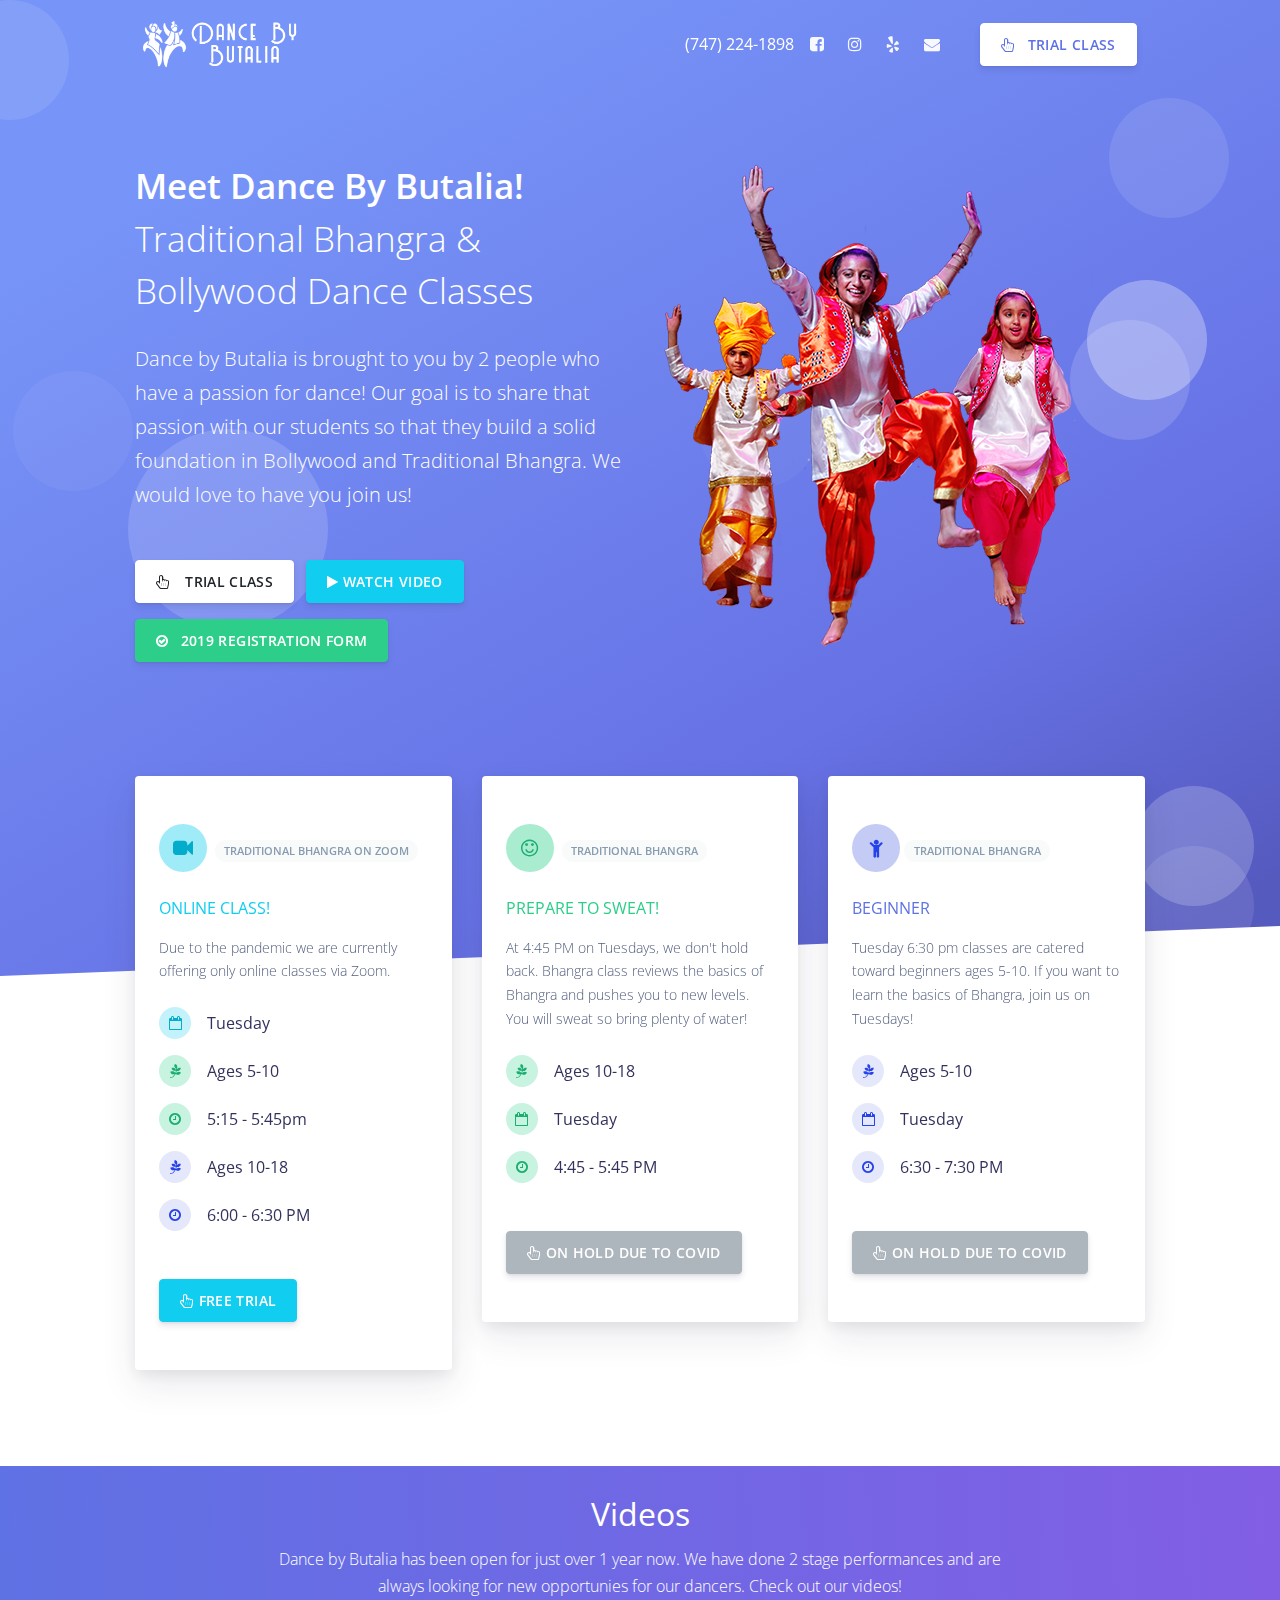
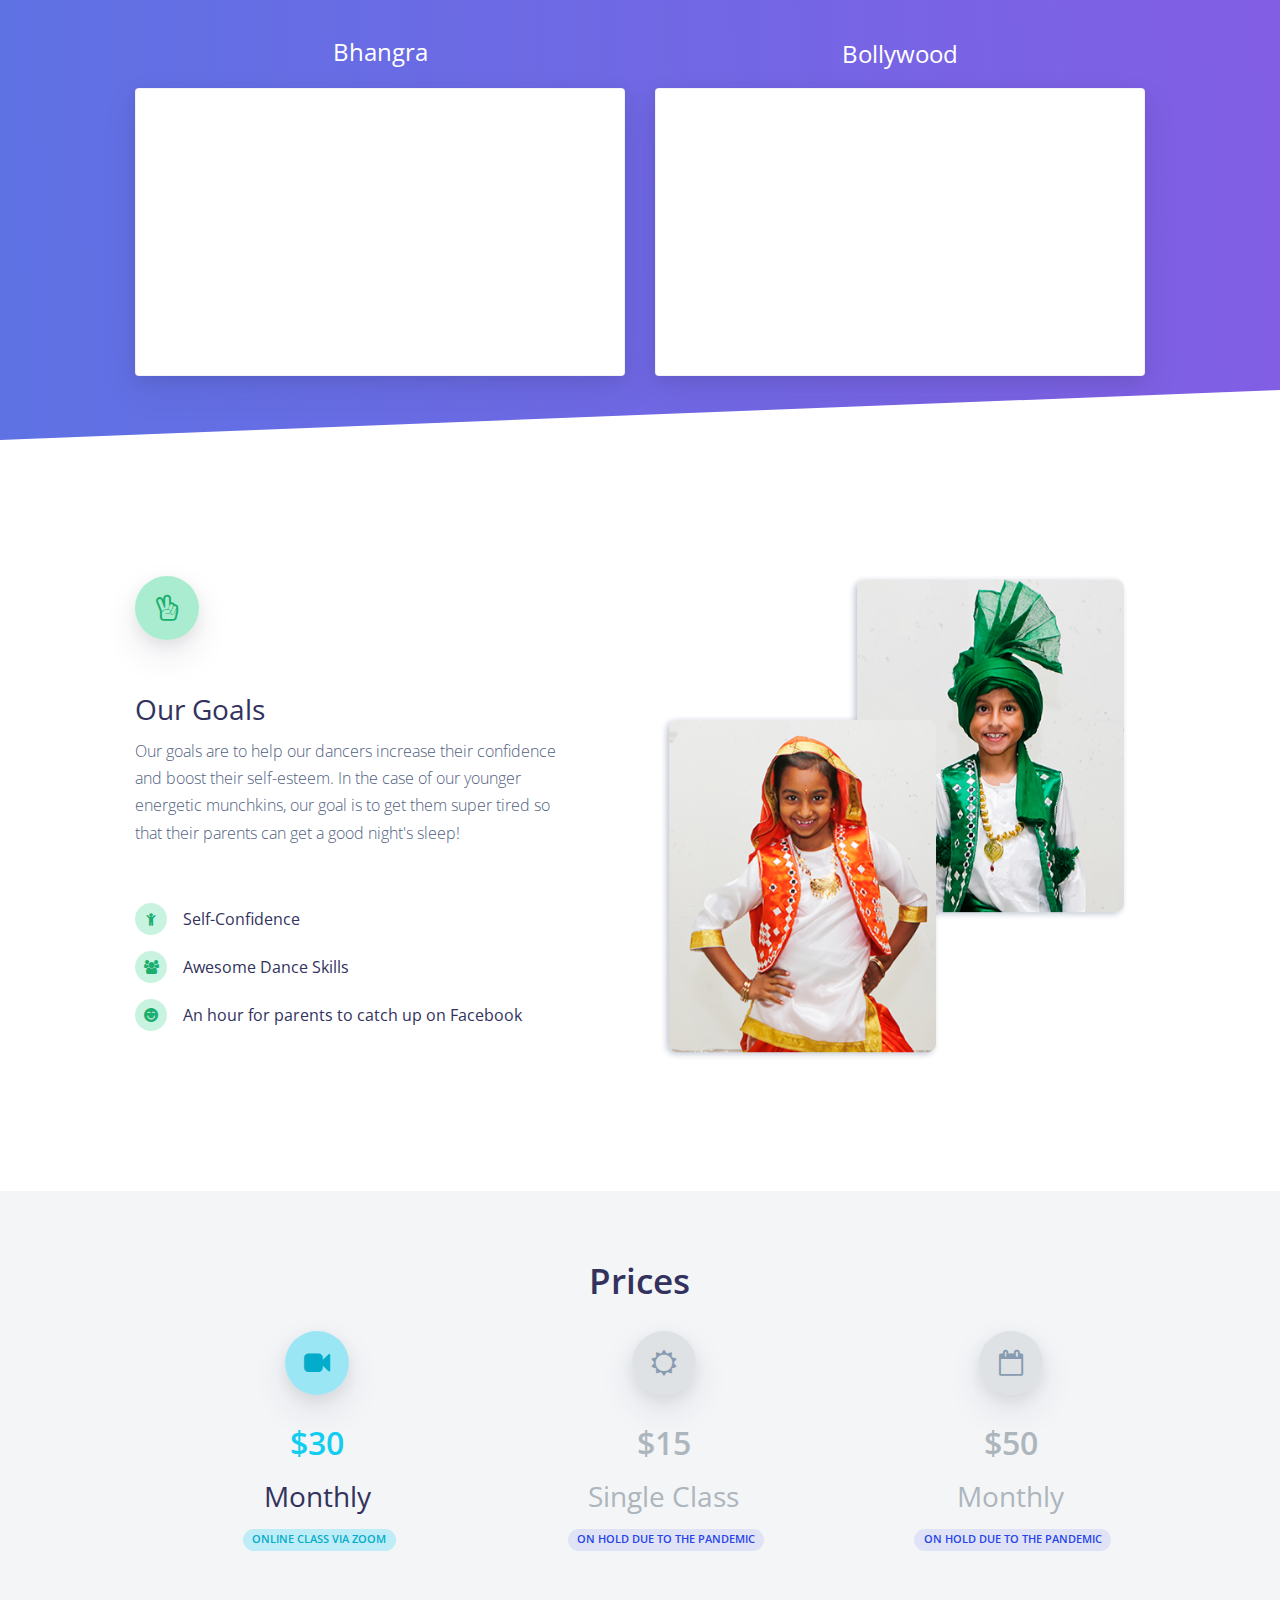
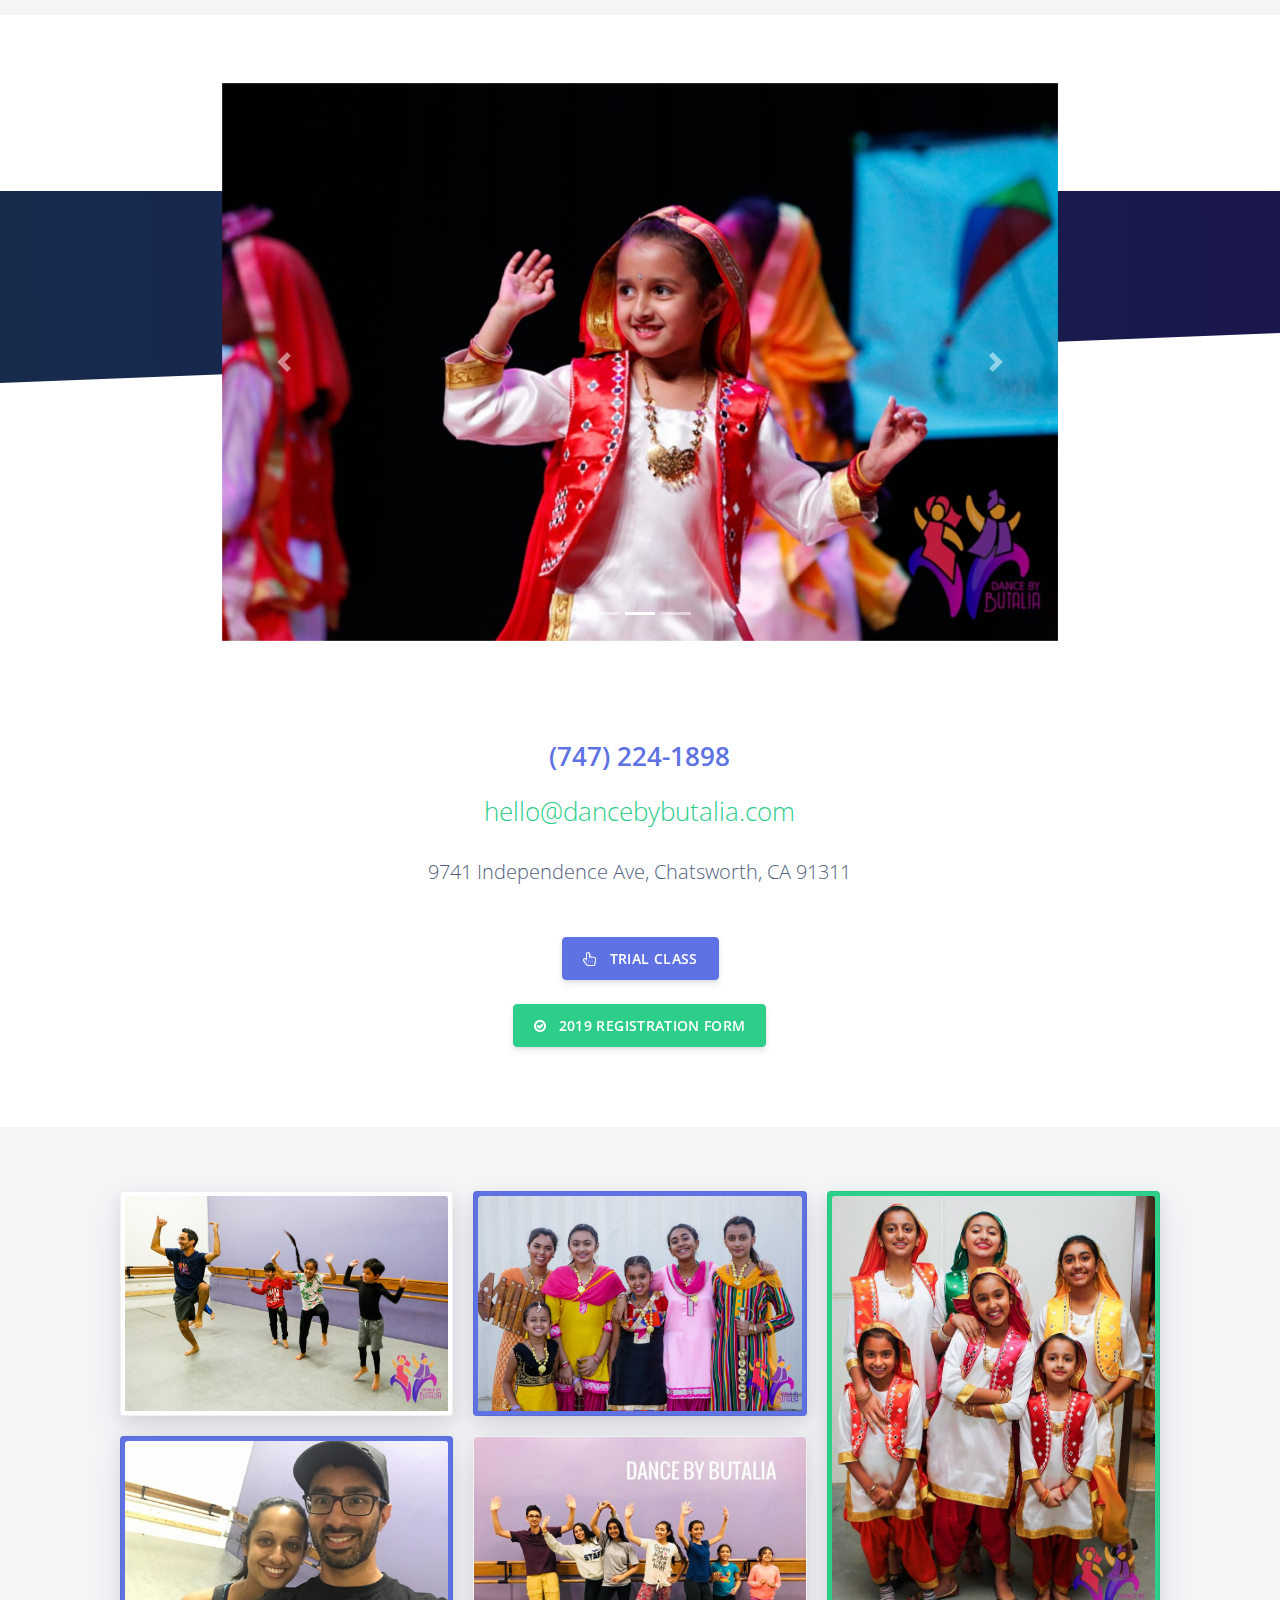
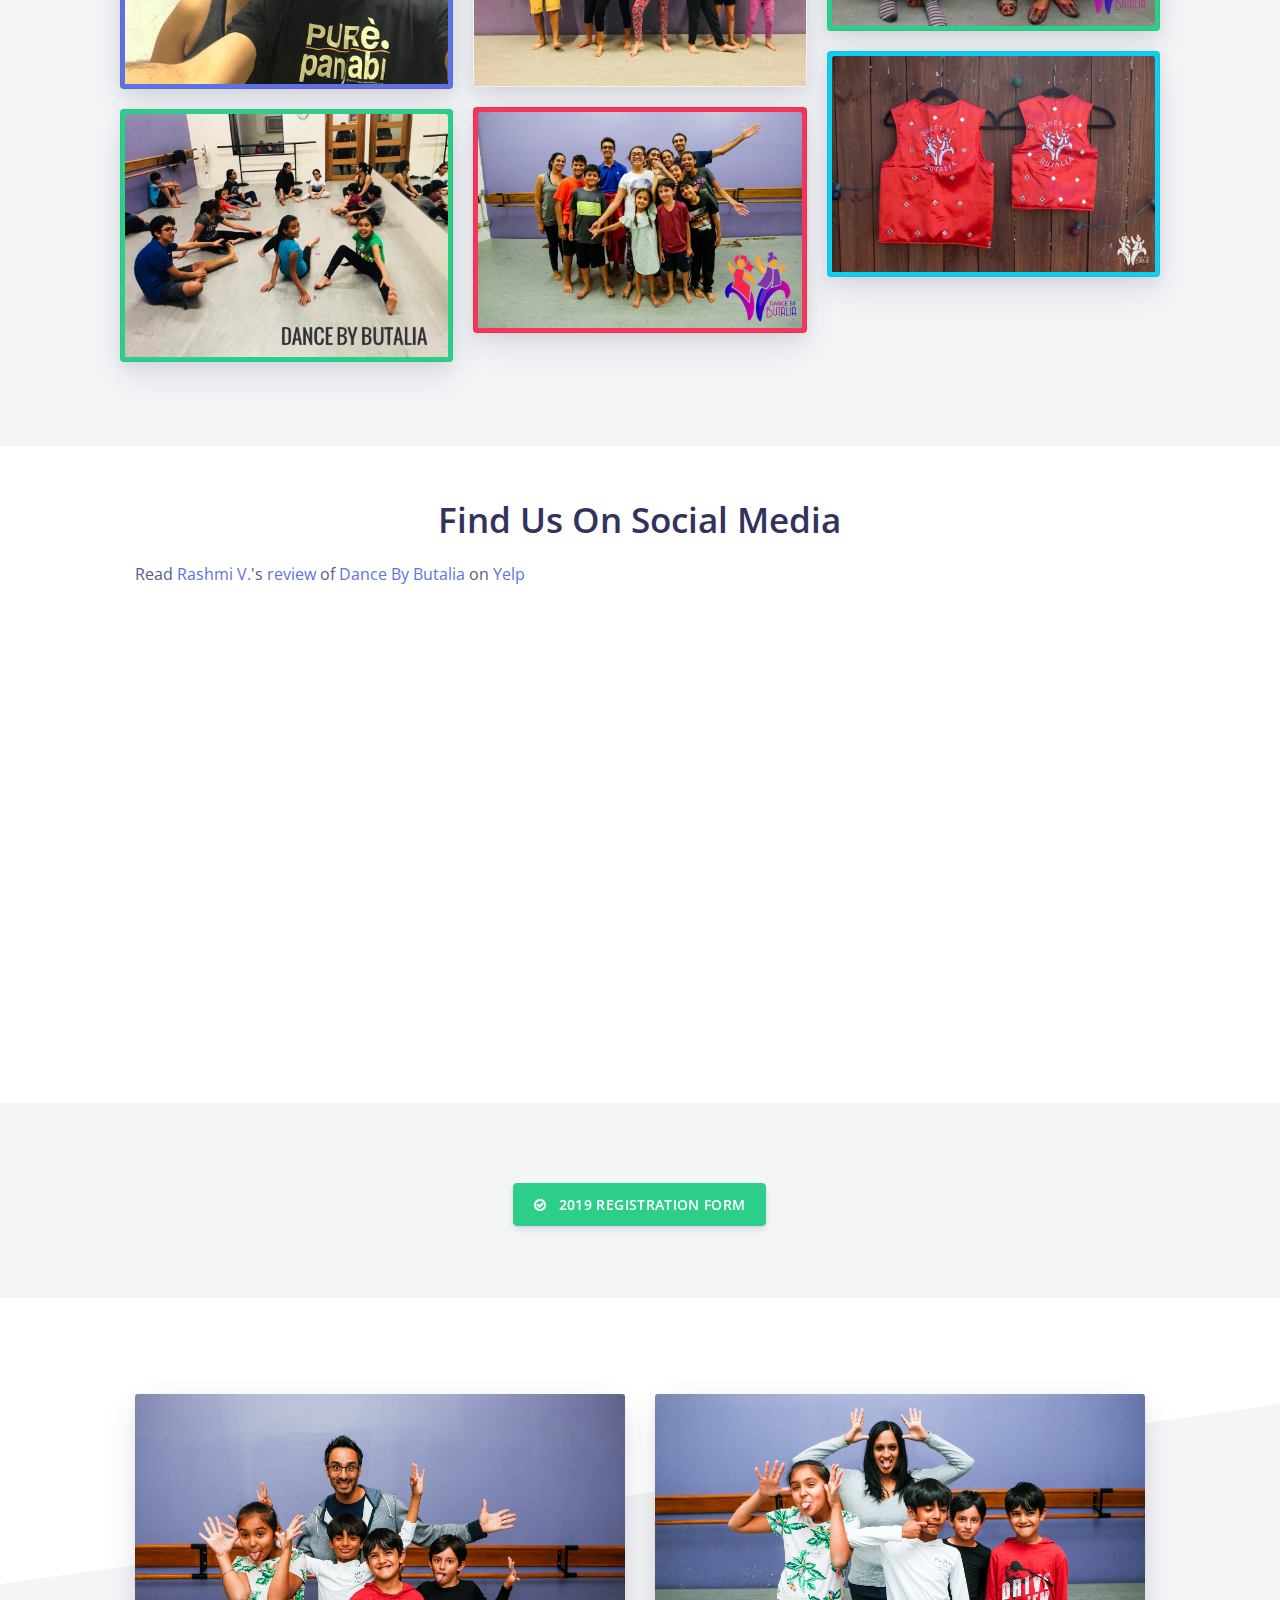
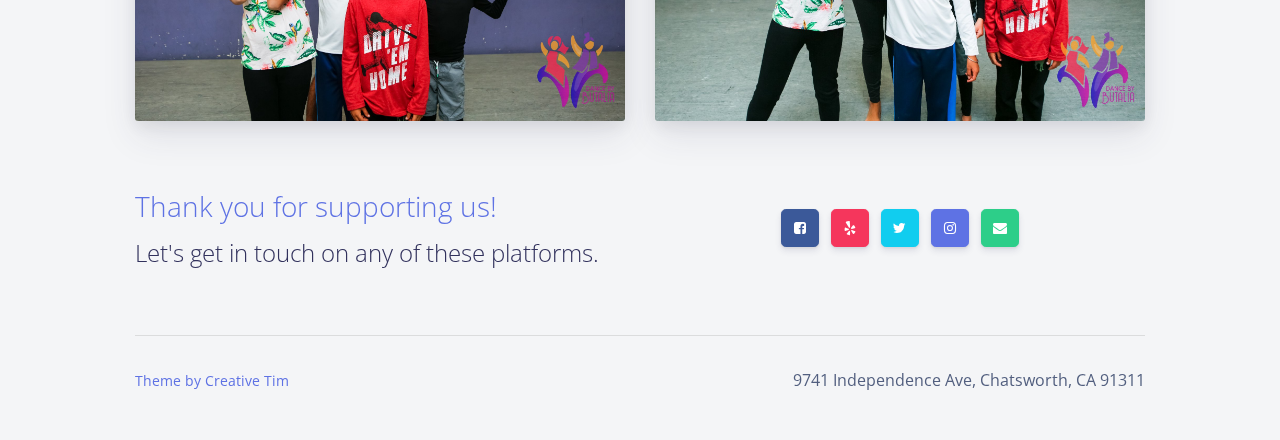
==== commit ef455933: "online class" ====
--- a/index.html
+++ b/index.html
@@ -214,7 +214,87 @@
                     <div class="row justify-content-center">
                         <div class="col-lg-12">
                             <div class="row row-grid">
-                                <div class="offset-2 col-lg-4">
+                              <div class="col-lg-4">
+                                  <div class="card card-lift--hover shadow border-0">
+                                      <div class="card-body py-5">
+                                          <div class="icon icon-shape icon-shape-info rounded-circle mb-4">
+                                              <i class="fa fa-video-camera"></i>
+                                          </div>
+                                          <span class="badge badge-pill badge-light ml-1">Traditional Bhangra on Zoom</span>
+                                          <h6 class="text-info text-uppercase">Online Class!</h6>
+                                          <p class="description mt-3">Due to the pandemic we are currently offering only online classes via Zoom.</p>
+                                          <div>
+                                              <ul class="list-unstyled mt-1">
+                                                  <li class="py-2">
+                                                      <div class="d-flex align-items-center">
+                                                          <div>
+                                                              <div class="badge badge-circle badge-info mr-3">
+                                                                  <i class="fa fa-calendar-o"></i>
+                                                              </div>
+                                                          </div>
+                                                          <div>
+                                                              <h6 class="mb-0">Tuesday</h6>
+                                                          </div>
+                                                      </div>
+                                                  </li>
+
+                                                  <li class="py-2">
+                                                      <div class="d-flex align-items-center">
+                                                          <div>
+                                                              <div class="badge badge-circle badge-success mr-3">
+                                                                  <i class="fa fa-pagelines"></i>
+                                                              </div>
+                                                          </div>
+                                                          <div>
+                                                              <h6 class="mb-0">Ages 5-10</h6>
+                                                          </div>
+                                                      </div>
+                                                  </li>
+                                                  <li class="py-2">
+                                                      <div class="d-flex align-items-center">
+                                                          <div>
+                                                              <div class="badge badge-circle badge-success mr-3">
+                                                                  <i class="fa fa-clock-o"></i>
+                                                              </div>
+                                                          </div>
+                                                          <div>
+                                                              <h6 class="mb-0">5:15 - 5:45pm</h6>
+                                                          </div>
+                                                      </div>
+                                                  </li>
+                                                  <li class="py-2">
+                                                      <div class="d-flex align-items-center">
+                                                          <div>
+                                                              <div class="badge badge-circle badge-primary mr-3">
+                                                                  <i class="fa fa-pagelines"></i>
+                                                              </div>
+                                                          </div>
+                                                          <div>
+                                                              <h6 class="mb-0">Ages 10-18</h6>
+                                                          </div>
+                                                      </div>
+                                                  </li>
+                                                  <li class="py-2">
+                                                      <div class="d-flex align-items-center">
+                                                          <div>
+                                                              <div class="badge badge-circle badge-primary mr-3">
+                                                                  <i class="fa fa-clock-o"></i>
+                                                              </div>
+                                                          </div>
+                                                          <div>
+                                                              <h6 class="mb-0">6:00 - 6:30 PM</h6>
+                                                          </div>
+                                                      </div>
+                                                  </li>
+                                              </ul>
+                                          </div>
+                                          <a href="https://goo.gl/forms/tdJE0CnSXN2fo6IJ3" target="_blank" class="btn btn-info mt-4"><span class="btn-inner--icon"><i class="fa fa-hand-pointer-o "></i></span> Free Trial</a>
+                                      </div>
+                                  </div>
+
+                              </div>
+
+                                <div class="col-lg-4">
                                     <div class="card card-lift--hover shadow border-0">
                                         <div class="card-body py-5">
                                             <div class="icon icon-shape icon-shape-success rounded-circle mb-4">
@@ -263,7 +343,9 @@
                                                     </li>
                                                 </ul>
                                             </div>
-                                            <a href="https://goo.gl/forms/tdJE0CnSXN2fo6IJ3" target="_blank" class="btn btn-success mt-4"><span class="btn-inner--icon"><i class="fa fa-hand-pointer-o "></i></span> Free Trial</a>
+                                            <span class="btn btn-light mt-4"><span class="btn-inner--icon"><i class="fa fa-hand-pointer-o "></i></span> On Hold Due to COVID</span>
+
+                                            <!-- <a href="https://goo.gl/forms/tdJE0CnSXN2fo6IJ3" target="_blank" class="btn btn-success mt-4"><span class="btn-inner--icon"><i class="fa fa-hand-pointer-o "></i></span> Free Trial</a> -->
                                         </div>
                                     </div>
 
@@ -359,7 +441,8 @@
                                                     </li>
                                                 </ul>
                                             </div>
-                                            <a href="https://goo.gl/forms/tdJE0CnSXN2fo6IJ3" target="_blank" class="btn btn-primary mt-4"><span class="btn-inner--icon"><i class="fa fa-hand-pointer-o "></i></span> Free Trial</a>
+                                            <span class="btn btn-light mt-4"><span class="btn-inner--icon"><i class="fa fa-hand-pointer-o "></i></span> On Hold Due to COVID</span>
+                                            <!-- <a href="https://goo.gl/forms/tdJE0CnSXN2fo6IJ3" target="_blank" class="btn btn-primary mt-4"><span class="btn-inner--icon"><i class="fa fa-hand-pointer-o "></i></span> Free Trial</a>-->
                                         </div>
                                     </div>
                                 </div>
@@ -484,27 +567,41 @@
                 <div class="row justify-content-center text-center mb-3">
                     <div class="col-lg-8">
                         <h2 class="display-3">Prices</h2>
-                        <p class="lead text-muted">We offer 2 packages and you are able to make up any missed class.</p>
+                        <!-- <p class="lead text-muted">We offer 2 packages and you are able to make up any missed class.</p> -->
                     </div>
                 </div>
                 <div class="container">
                     <div class="row row-grid align-items-center">
-                        <div class="col-md-2 offset-md-2 col-md-4 text-center">
-                            <div class="pl-md-5">
-                                <div class="icon icon-lg icon-shape icon-shape-primary shadow rounded-circle mb-3">
-                                    <i class="fa fa-sun-o"></i>
-                                </div>
-                                <h2 class="font-weight-bold text-primary mt-2">$15</h2>
-                                <h3>Single Class</h3>
-                            </div>
-                        </div>
+                        <!--<div class="col-md-2 offset-md-2 col-md-4 text-center">-->
+
                         <div class="col-md-4 text-center">
                             <div class="pl-md-5">
-                                <div class="icon icon-lg icon-shape icon-shape-success shadow rounded-circle mb-3">
+                                <div class="icon icon-lg icon-shape icon-shape-info shadow rounded-circle mb-3">
+                                    <i class="fa fa-video-camera"></i>
+                                </div>
+                                <h2 class="font-weight-bold text-info mt-2">$30</h2>
+                                <h3>Monthly</h3>
+                                <span class="badge badge-pill badge-info ml-1">Online Class via Zoom</span>
+                            </div>
+                        </div>
+                        <div class="col-md-4 text-center">
+                            <div class="pl-md-5">
+                                <div class="icon icon-lg icon-shape icon-shape-light shadow rounded-circle mb-3"> <!-- icon-shape-primary -->
+                                    <i class="fa fa-sun-o"></i>
+                                </div>
+                                <h2 class="font-weight-bold text-light mt-2">$15</h2><!-- text-primary -->
+                                <h3 class="text-light">Single Class</h3>
+                                <span class="badge badge-pill badge-primary ml-1">On Hold Due to the Pandemic</span>
+                            </div>
+                        </div>
+                        <div class="col-md-4 text-center">
+                            <div class="pl-md-5">
+                                <div class="icon icon-lg icon-shape icon-shape-light shadow rounded-circle mb-3"> <!-- icon-shape-success -->
                                     <i class="fa fa-calendar-o"></i>
                                 </div>
-                                <h2 class="font-weight-bold text-success mt-2">$50</h2>
-                                <h3>Monthly</h3>
+                                <h2 class="font-weight-bold text-light mt-2">$50</h2><!-- text-success -->
+                                <h3 class="text-light">Monthly</h3>
+                                <span class="badge badge-pill badge-primary ml-1">On Hold Due to the Pandemic</span>
                             </div>
                         </div>
                     </div>
@@ -745,4 +842,4 @@
         <script src="assets/js/argon.js?v=1.0.1"></script>
     </body>
 
-</html>+</html>
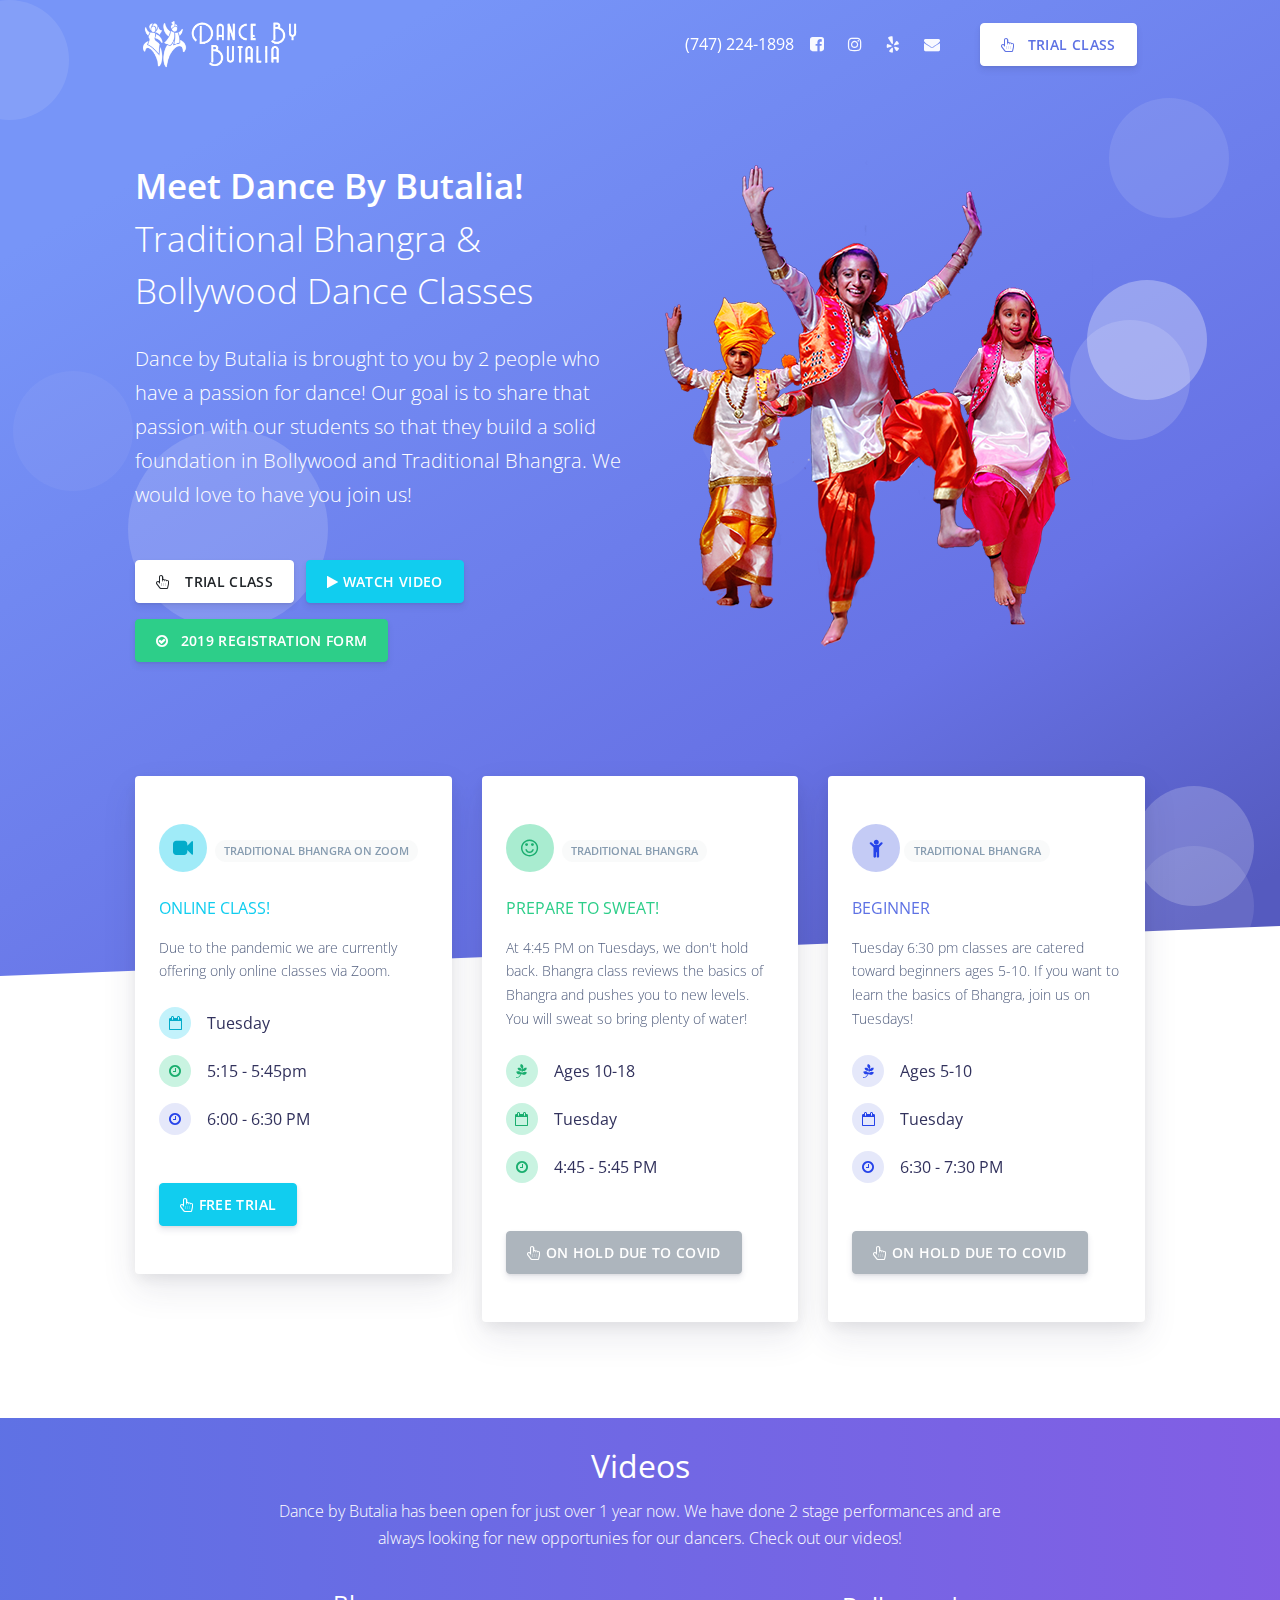
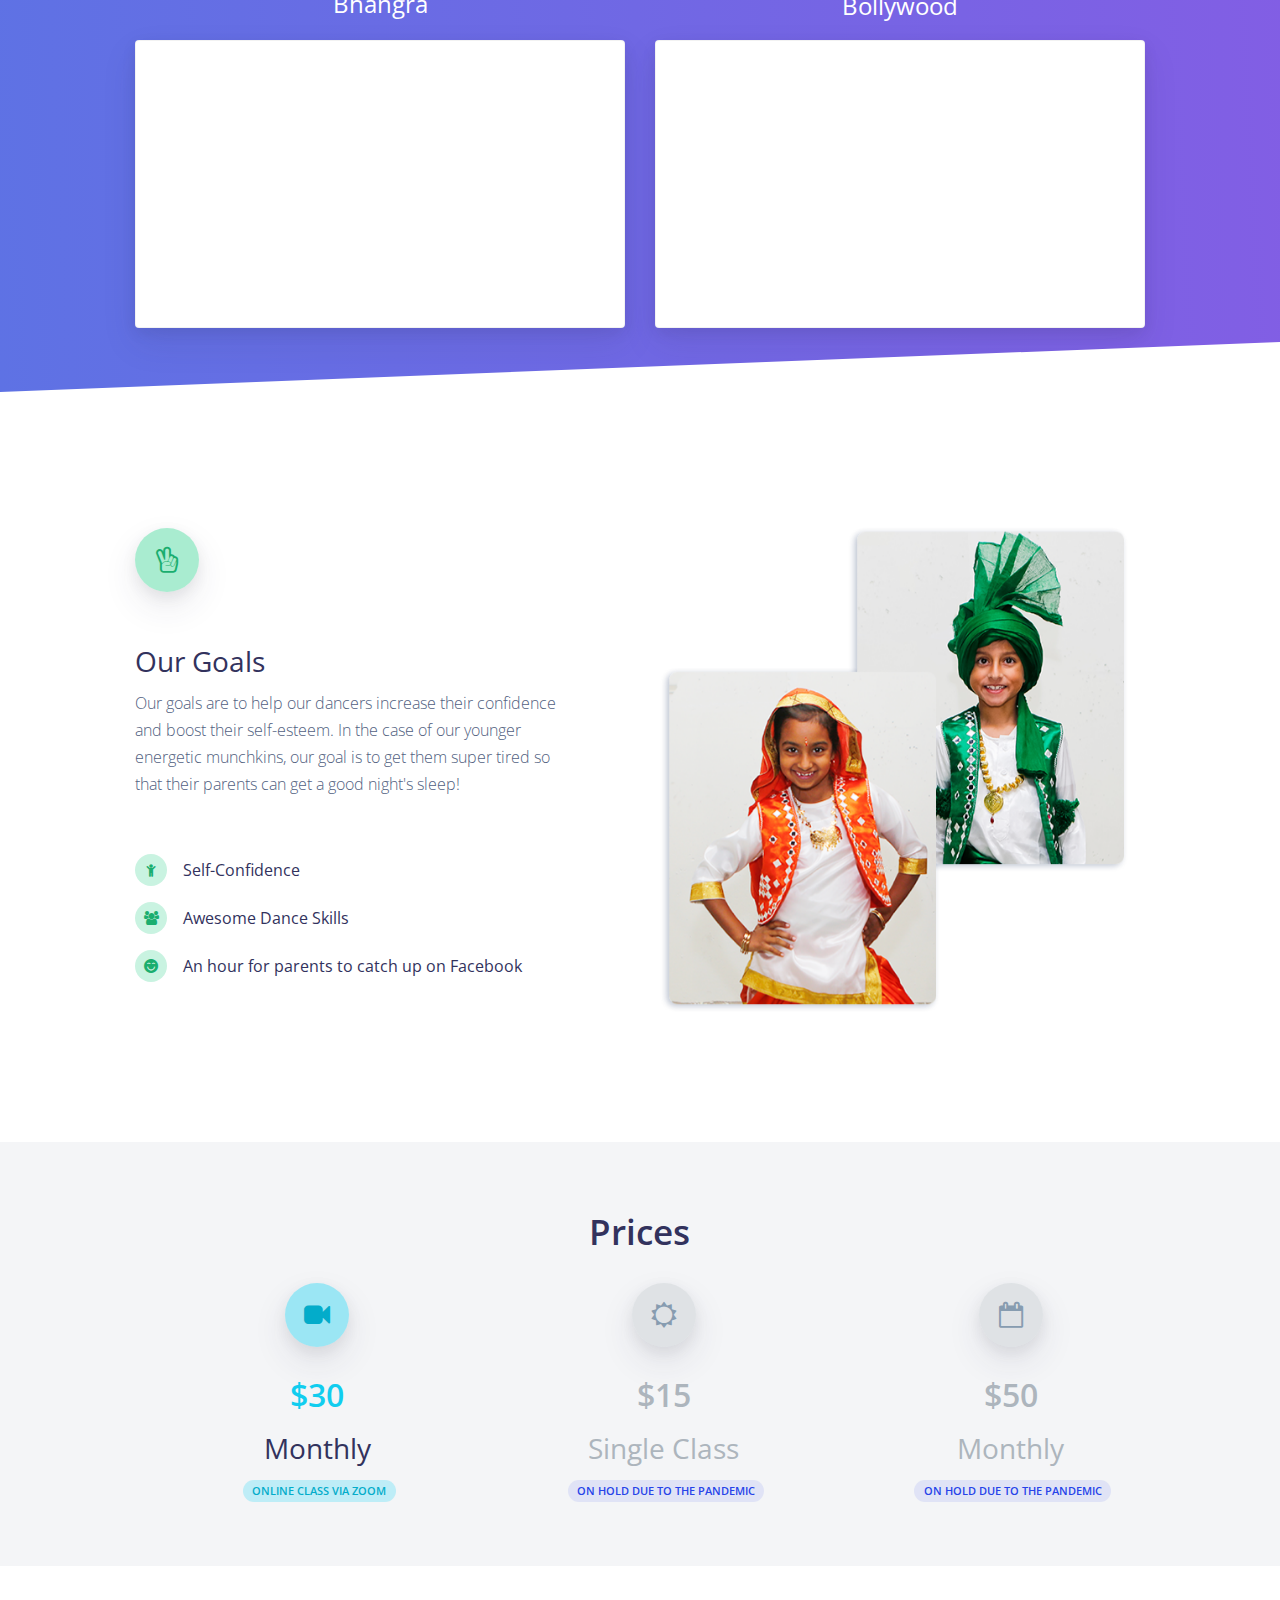
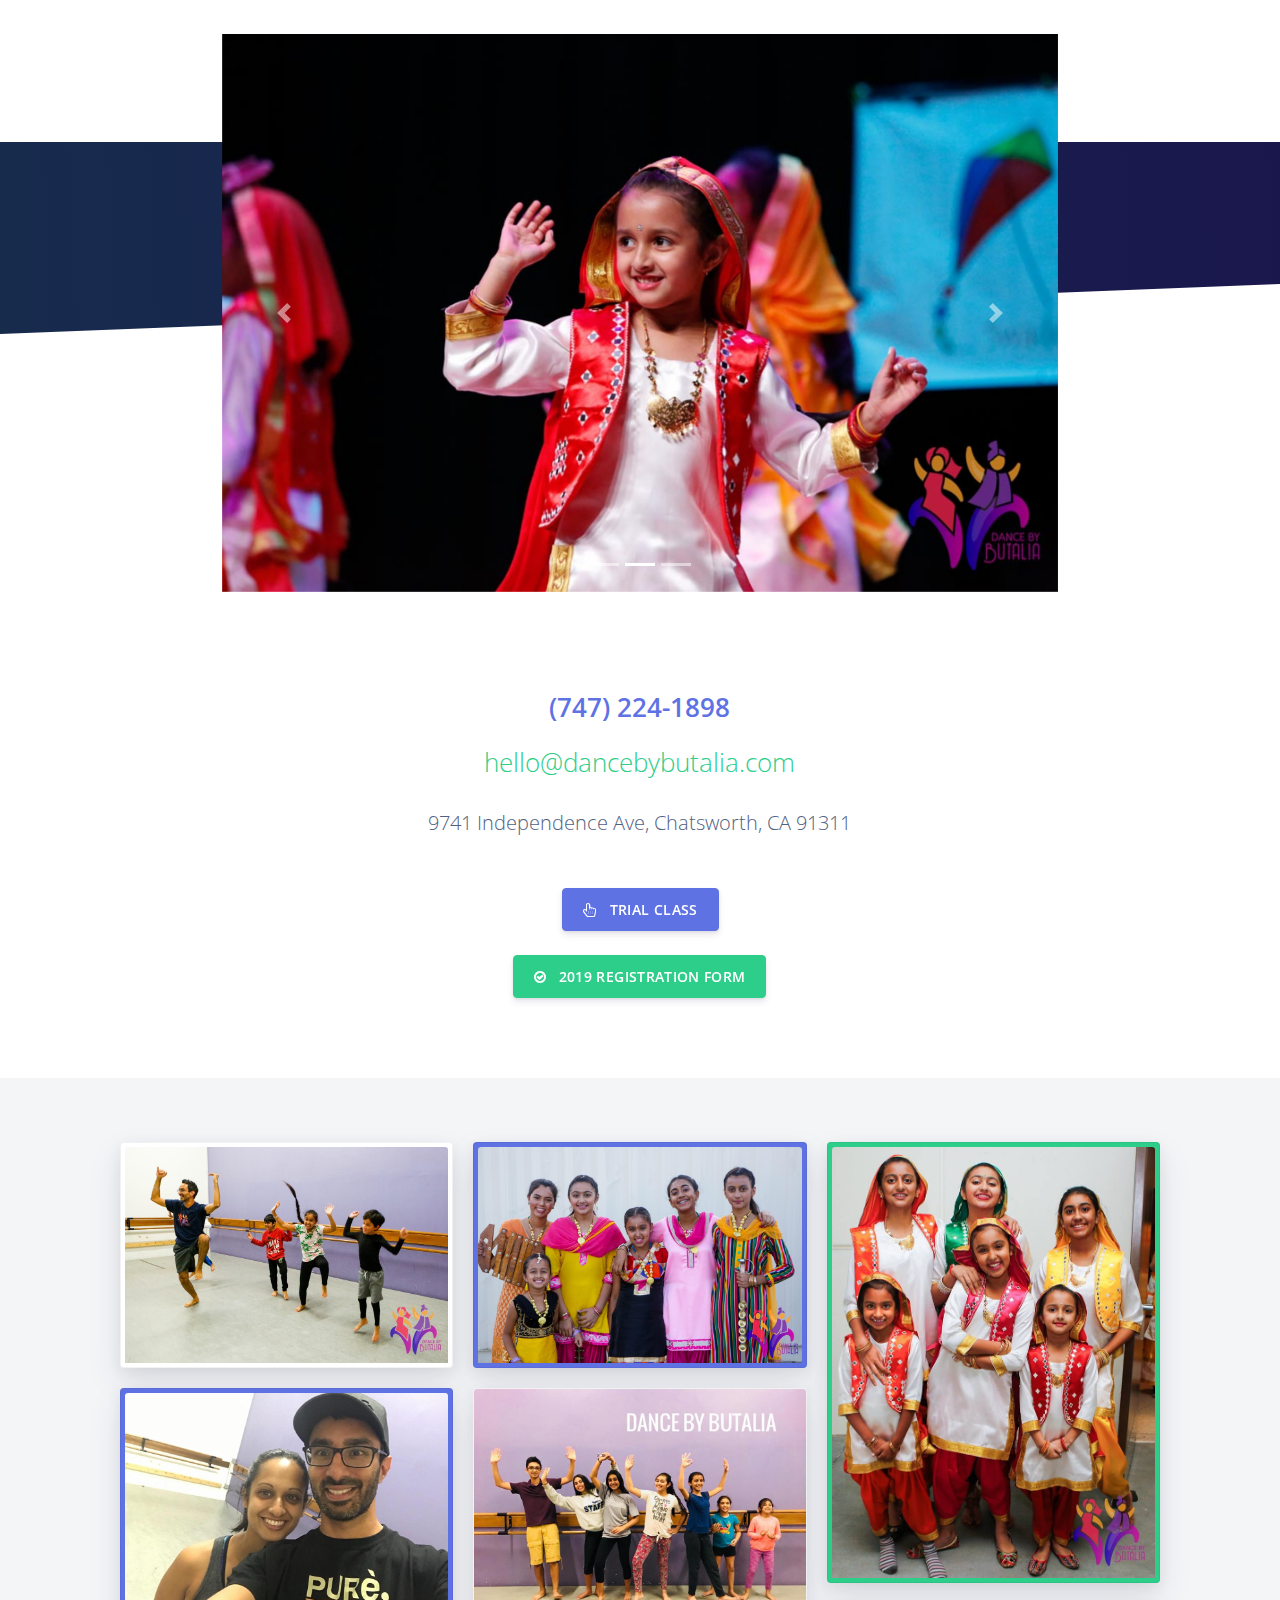
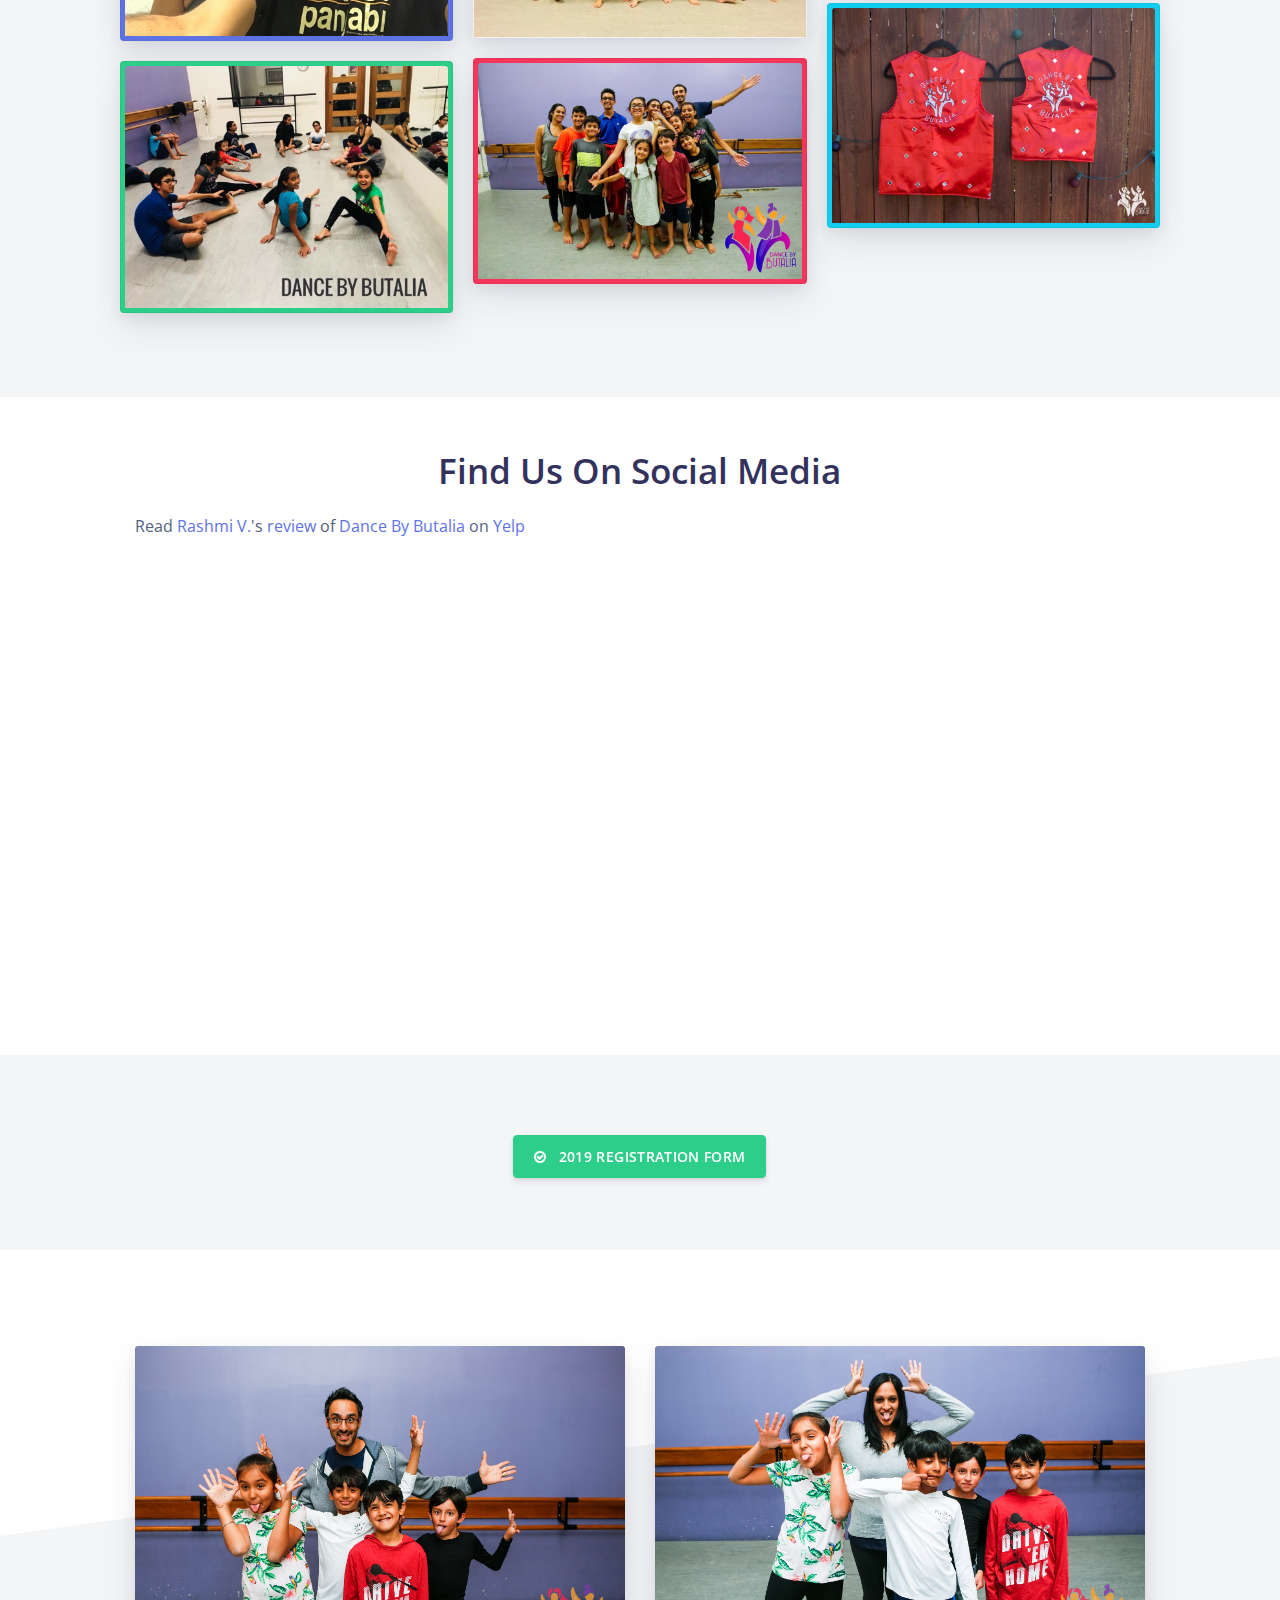
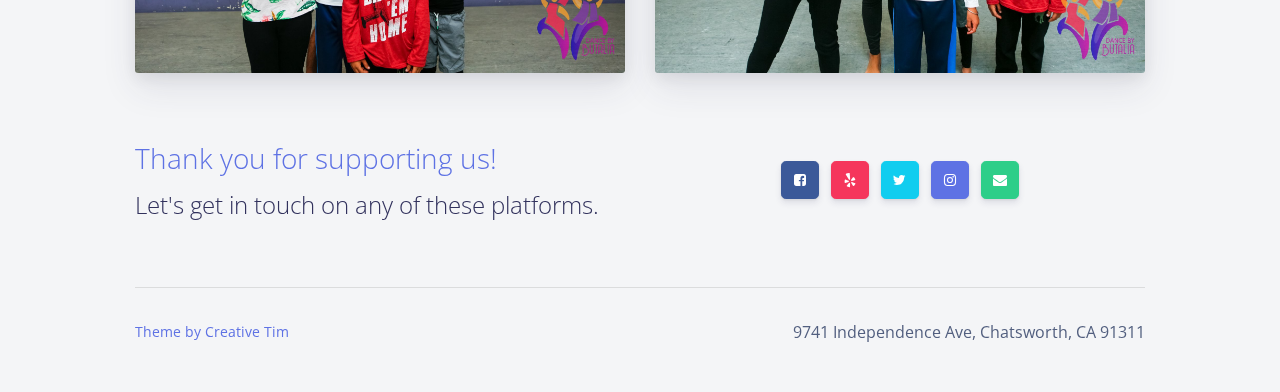
==== commit e7af5a22: "online class" ====
--- a/index.html
+++ b/index.html
@@ -237,19 +237,6 @@
                                                           </div>
                                                       </div>
                                                   </li>
-
-                                                  <li class="py-2">
-                                                      <div class="d-flex align-items-center">
-                                                          <div>
-                                                              <div class="badge badge-circle badge-success mr-3">
-                                                                  <i class="fa fa-pagelines"></i>
-                                                              </div>
-                                                          </div>
-                                                          <div>
-                                                              <h6 class="mb-0">Ages 5-10</h6>
-                                                          </div>
-                                                      </div>
-                                                  </li>
                                                   <li class="py-2">
                                                       <div class="d-flex align-items-center">
                                                           <div>
@@ -259,18 +246,6 @@
                                                           </div>
                                                           <div>
                                                               <h6 class="mb-0">5:15 - 5:45pm</h6>
-                                                          </div>
-                                                      </div>
-                                                  </li>
-                                                  <li class="py-2">
-                                                      <div class="d-flex align-items-center">
-                                                          <div>
-                                                              <div class="badge badge-circle badge-primary mr-3">
-                                                                  <i class="fa fa-pagelines"></i>
-                                                              </div>
-                                                          </div>
-                                                          <div>
-                                                              <h6 class="mb-0">Ages 10-18</h6>
                                                           </div>
                                                       </div>
                                                   </li>
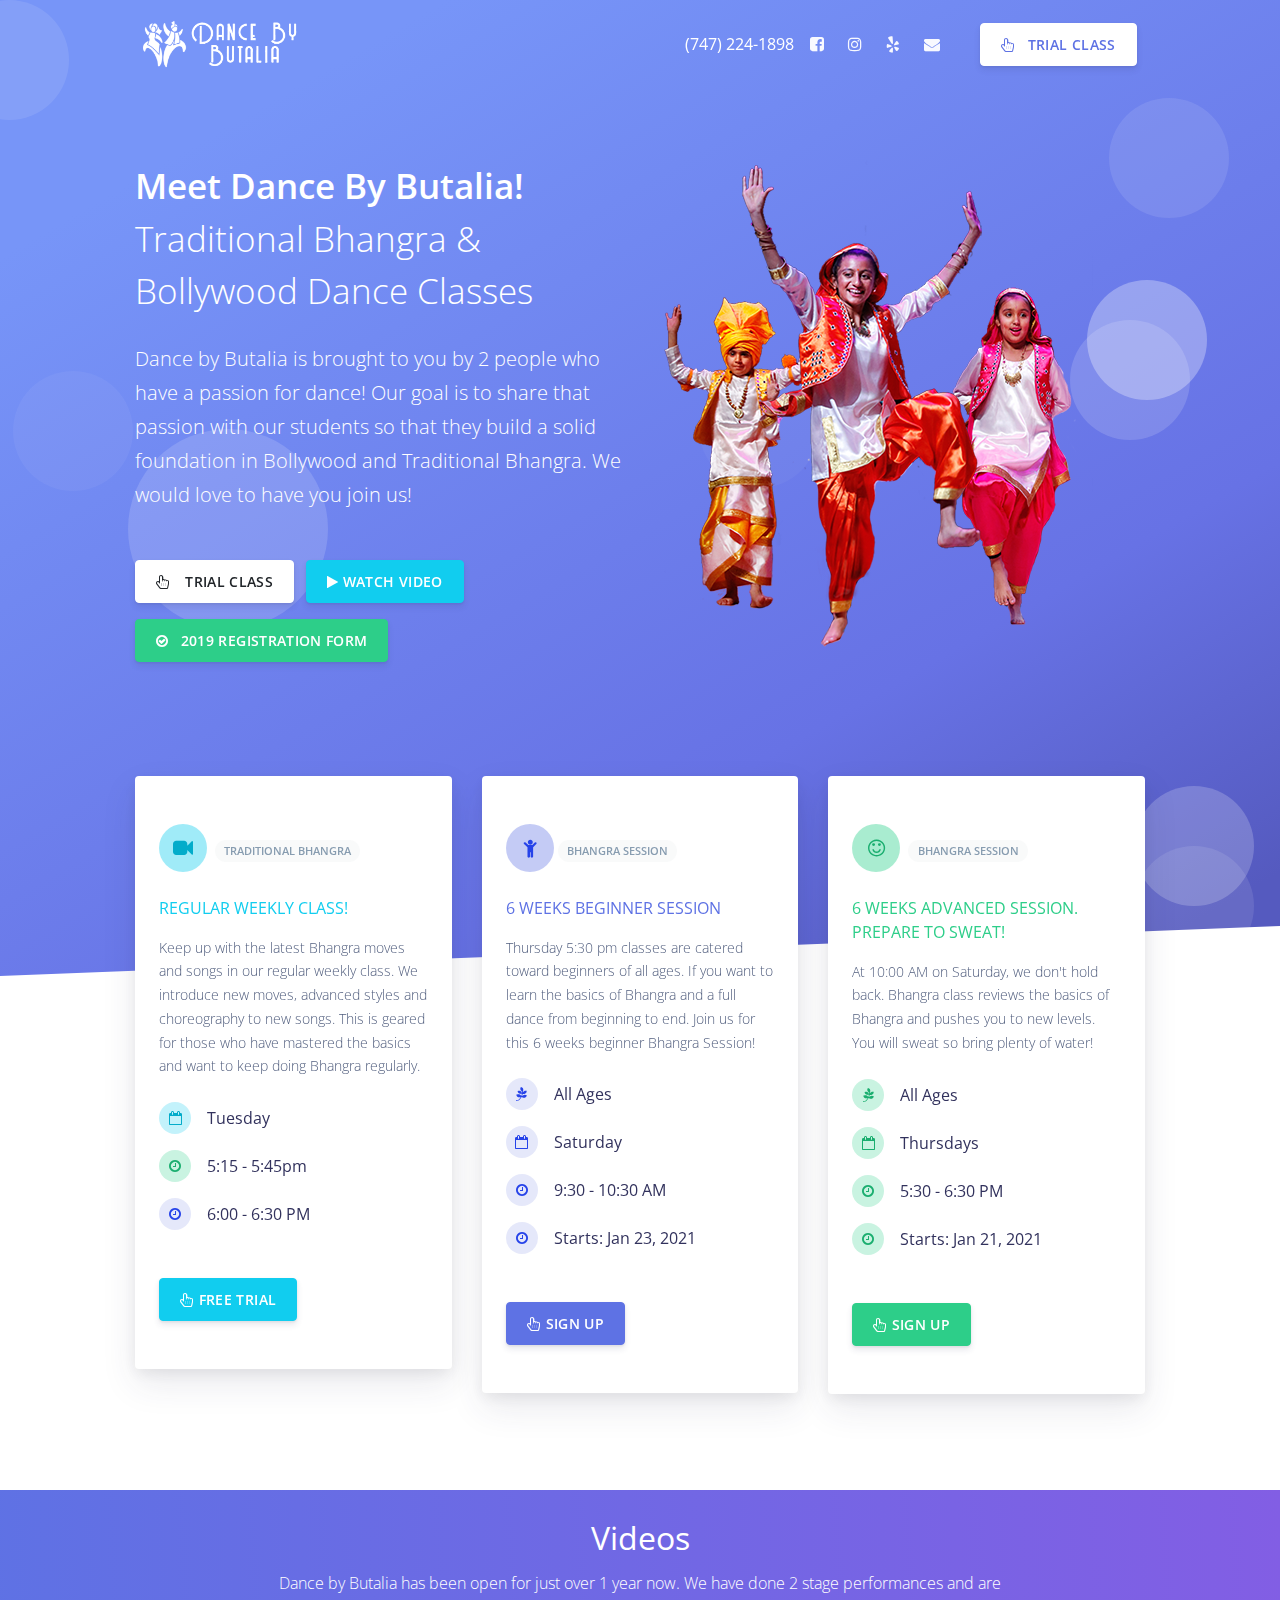
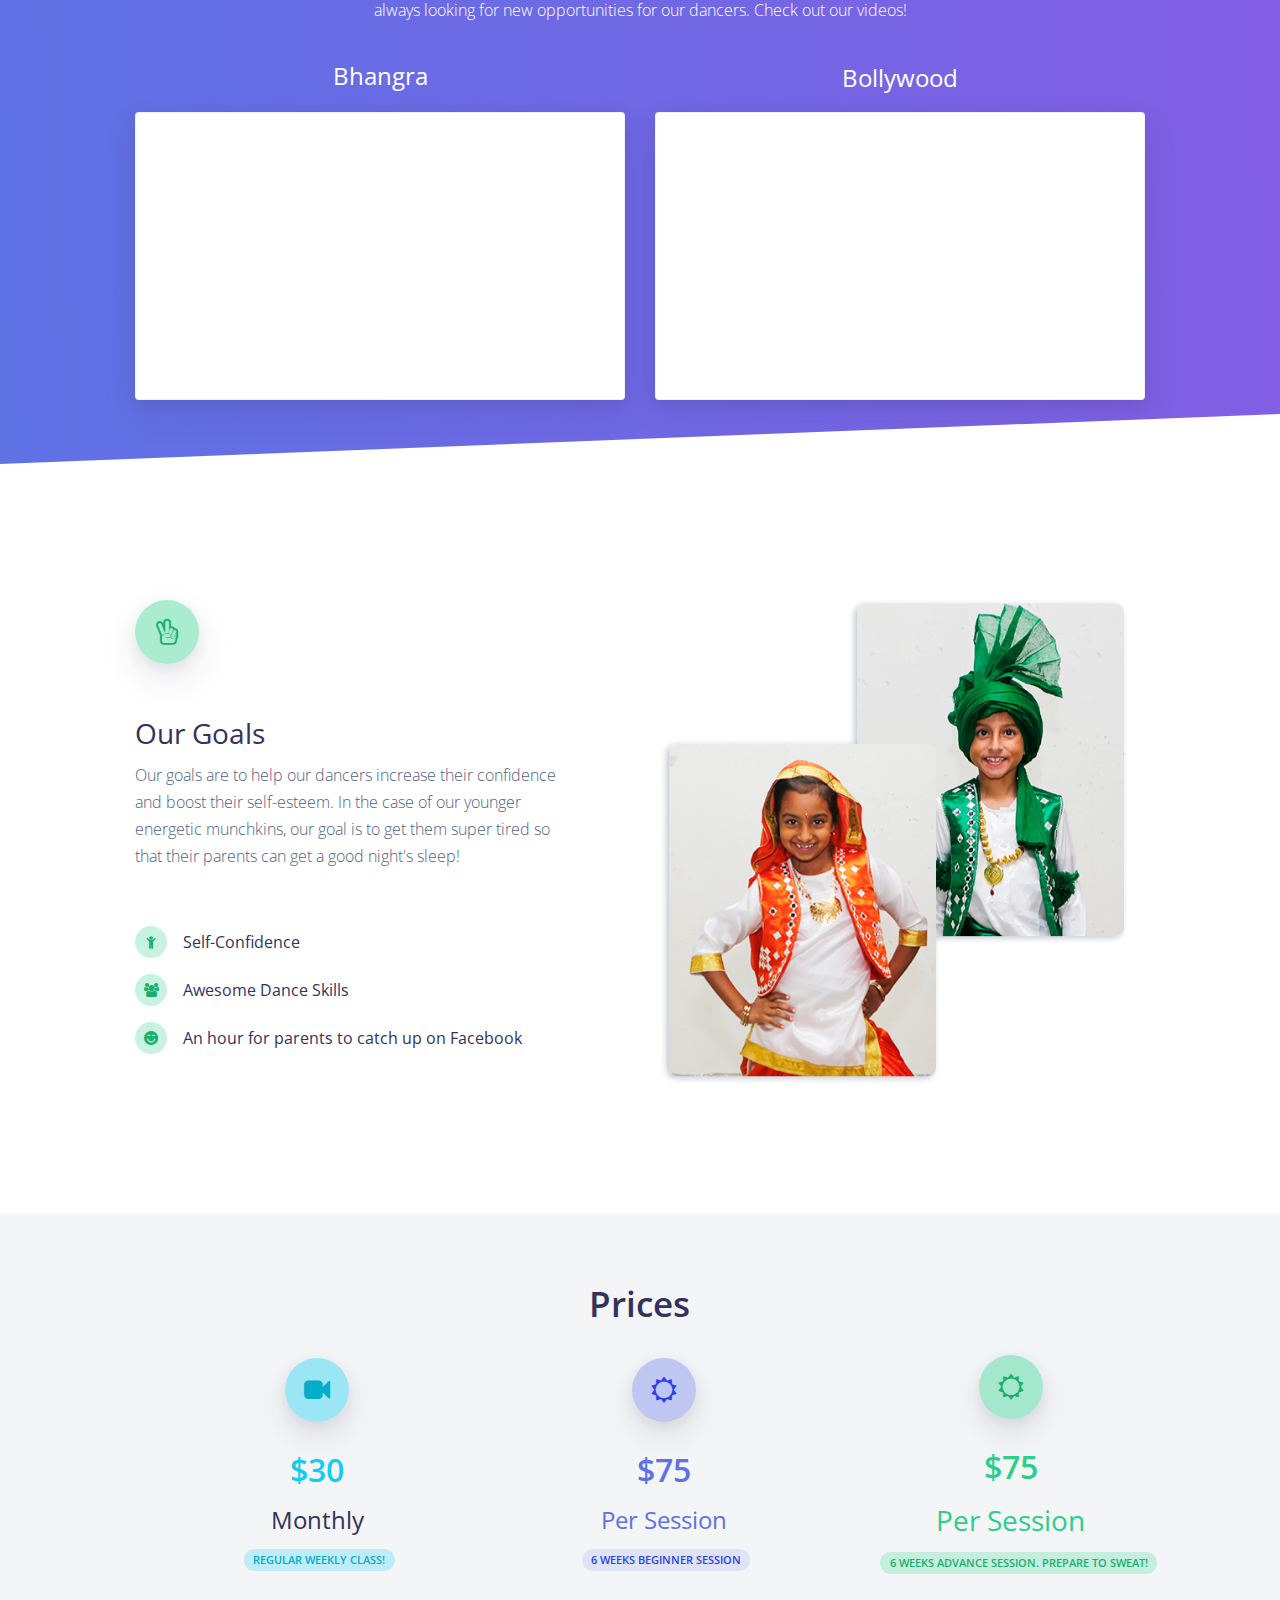
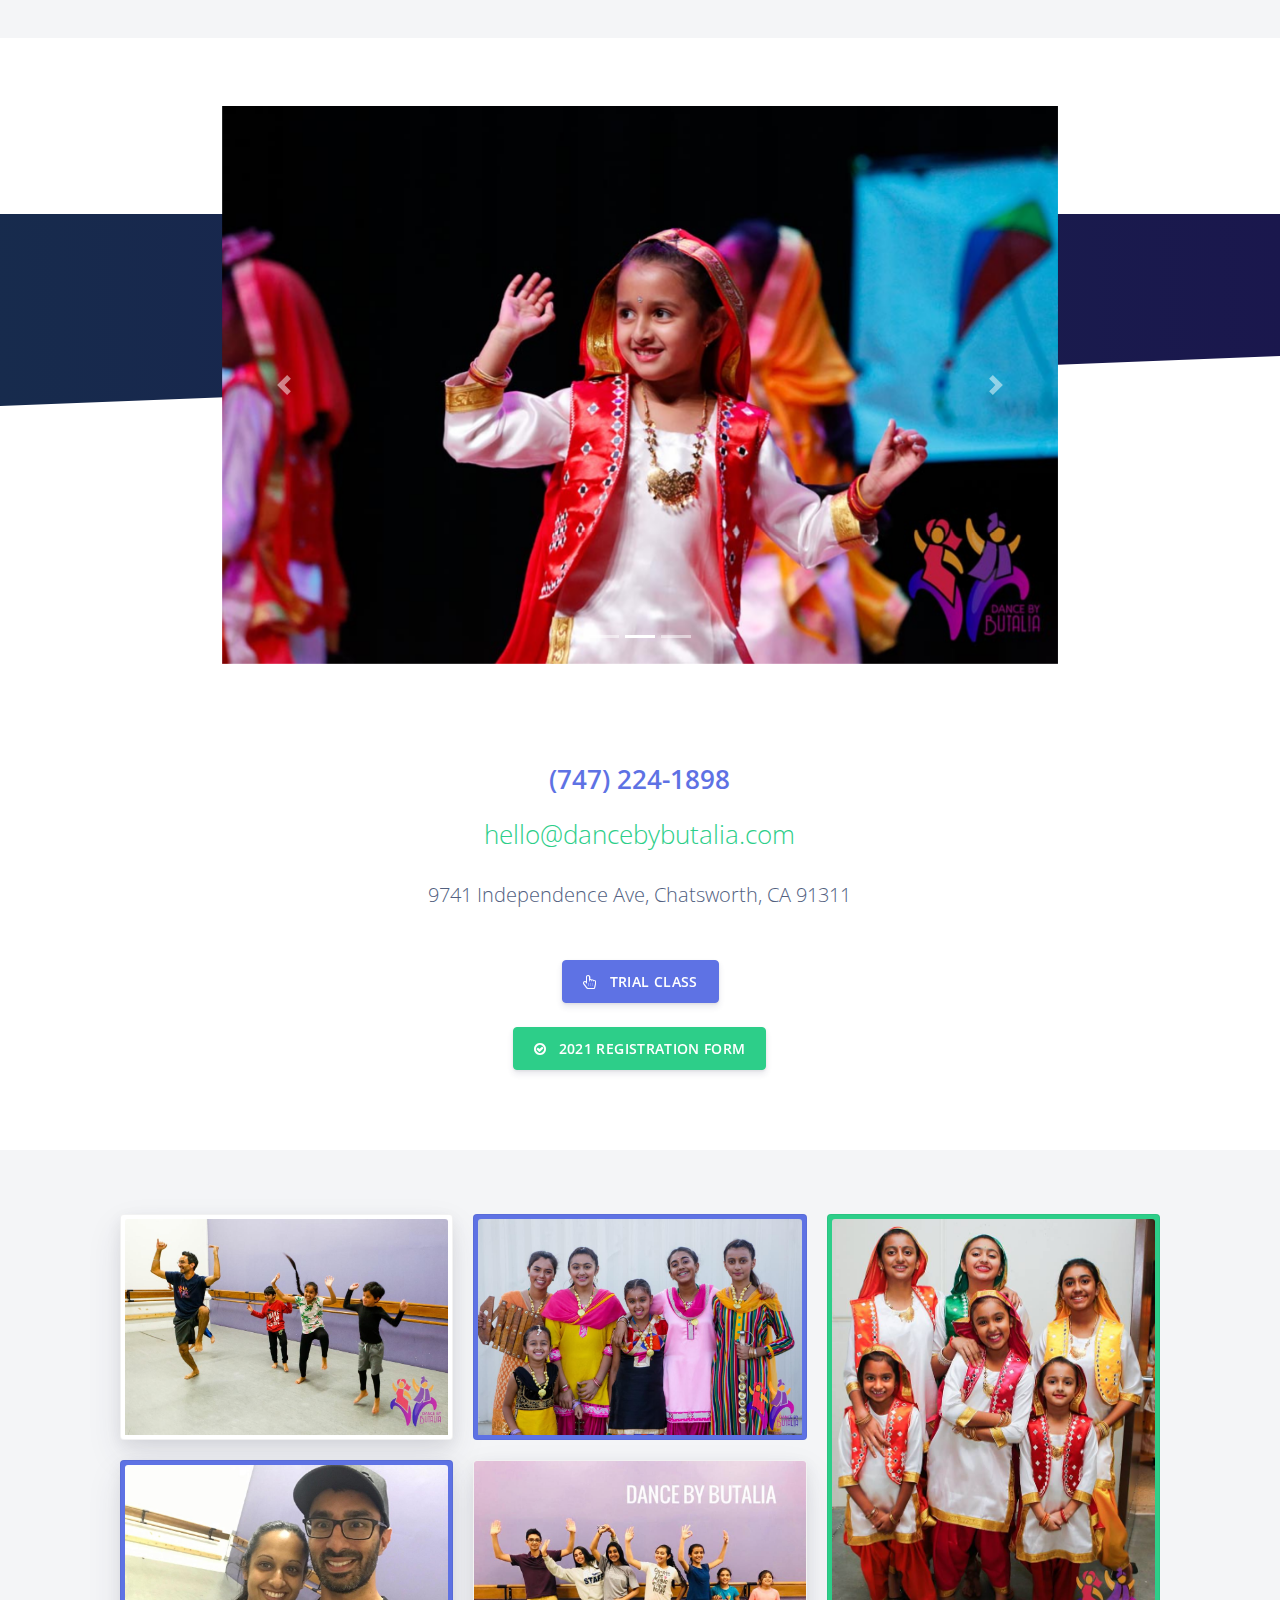
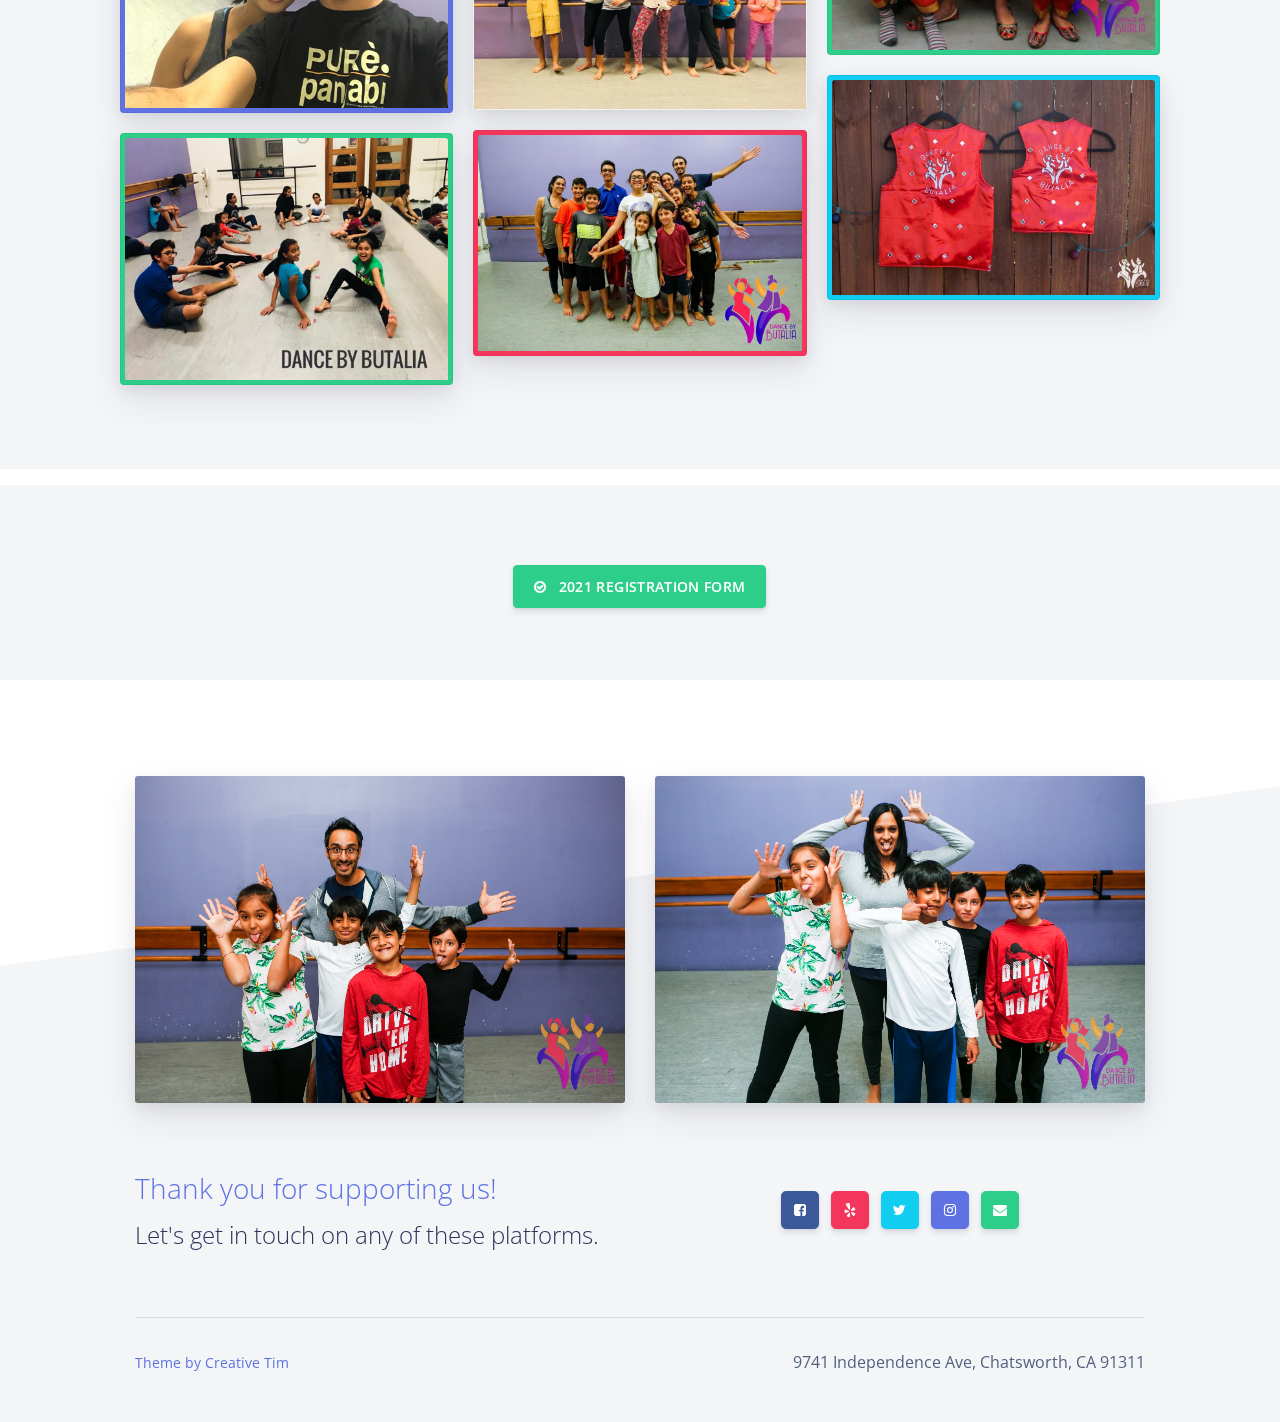
==== commit fdd83fc7: "online class" ====
--- a/index.html
+++ b/index.html
@@ -220,9 +220,9 @@
                                           <div class="icon icon-shape icon-shape-info rounded-circle mb-4">
                                               <i class="fa fa-video-camera"></i>
                                           </div>
-                                          <span class="badge badge-pill badge-light ml-1">Traditional Bhangra on Zoom</span>
-                                          <h6 class="text-info text-uppercase">Online Class!</h6>
-                                          <p class="description mt-3">Due to the pandemic we are currently offering only online classes via Zoom.</p>
+                                          <span class="badge badge-pill badge-light ml-1">Traditional Bhangra</span>
+                                          <h6 class="text-info text-uppercase">Regular Weekly Class!</h6>
+                                          <p class="description mt-3">Keep up with the latest Bhangra moves and songs in our regular weekly class. We introduce new moves, advanced styles and choreography to new songs. This is geared for those who have mastered the basics and want to keep doing Bhangra regularly.</p>
                                           <div>
                                               <ul class="list-unstyled mt-1">
                                                   <li class="py-2">
@@ -269,15 +269,82 @@
 
                               </div>
 
+                              <div class="col-lg-4">
+                                  <div class="card card-lift--hover shadow border-0">
+                                      <div class="card-body py-5">
+                                          <div class="icon icon-shape icon-shape-primary rounded-circle mb-4">
+                                              <i class="fa fa-child"></i>
+                                          </div>
+                                          <span class="badge badge-pill badge-light">Bhangra Session</span>
+                                          <h6 class="text-primary text-uppercase">6 Weeks Beginner Session</h6>
+                                          <p class="description mt-3">Thursday 5:30 pm classes are catered toward beginners of all ages. If you want to learn the basics of Bhangra and a full dance from beginning to end. Join us for this 6 weeks beginner Bhangra Session!</p>
+                                          <div>
+                                              <ul class="list-unstyled mt-1">
+                                                  <li class="py-2">
+                                                      <div class="d-flex align-items-center">
+                                                          <div>
+                                                              <div class="badge badge-circle badge-primary mr-3">
+                                                                  <i class="fa fa-pagelines"></i>
+                                                              </div>
+                                                          </div>
+                                                          <div>
+                                                              <h6 class="mb-0">All Ages</h6>
+                                                          </div>
+                                                      </div>
+                                                  </li>
+                                                  <li class="py-2">
+                                                      <div class="d-flex align-items-center">
+                                                          <div>
+                                                              <div class="badge badge-circle badge-primary mr-3">
+                                                                  <i class="fa fa-calendar-o"></i>
+                                                              </div>
+                                                          </div>
+                                                          <div>
+                                                              <h6 class="mb-0">Saturday</h6>
+                                                          </div>
+                                                      </div>
+                                                  </li>
+                                                  <li class="py-2">
+                                                      <div class="d-flex align-items-center">
+                                                          <div>
+                                                              <div class="badge badge-circle badge-primary mr-3">
+                                                                  <i class="fa fa-clock-o"></i>
+                                                              </div>
+                                                          </div>
+                                                          <div>
+                                                              <h6 class="mb-0">9:30 - 10:30 AM</h6>
+                                                          </div>
+                                                      </div>
+                                                  </li>
+                                                  <li class="py-2">
+                                                      <div class="d-flex align-items-center">
+                                                          <div>
+                                                              <div class="badge badge-circle badge-primary mr-3">
+                                                                  <i class="fa fa-clock-o"></i>
+                                                              </div>
+                                                          </div>
+                                                          <div>
+                                                              <h6 class="mb-0">Starts: Jan 23, 2021</h6>
+                                                          </div>
+                                                      </div>
+                                                  </li>
+                                              </ul>
+                                          </div>
+
+                                          <a href="https://goo.gl/forms/TiOMRiAxZcAlNsdy1" target="_blank" class="btn btn-primary mt-4"><span class="btn-inner--icon"><i class="fa fa-hand-pointer-o "></i></span> Sign Up</a>
+                                      </div>
+                                  </div>
+                              </div>
+
                                 <div class="col-lg-4">
                                     <div class="card card-lift--hover shadow border-0">
                                         <div class="card-body py-5">
                                             <div class="icon icon-shape icon-shape-success rounded-circle mb-4">
                                                 <i class="fa fa-smile-o"></i>
                                             </div>
-                                            <span class="badge badge-pill badge-light ml-1">Traditional Bhangra</span>
-                                            <h6 class="text-success text-uppercase">Prepare To Sweat!</h6>
-                                            <p class="description mt-3">At 4:45 PM on Tuesdays, we don't hold back. Bhangra class reviews the basics of Bhangra and pushes you to new levels. You will sweat so bring plenty of water!</p>
+                                            <span class="badge badge-pill badge-light ml-1">Bhangra Session</span>
+                                            <h6 class="text-success text-uppercase">6 Weeks Advanced Session. <br> Prepare To Sweat! </h6>
+                                            <p class="description mt-3">At 10:00 AM on Saturday, we don't hold back. Bhangra class reviews the basics of Bhangra and pushes you to new levels. You will sweat so bring plenty of water!</p>
                                             <div>
                                                 <ul class="list-unstyled mt-1">
                                                     <li class="py-2">
@@ -288,7 +355,7 @@
                                                                 </div>
                                                             </div>
                                                             <div>
-                                                                <h6 class="mb-0">Ages 10-18</h6>
+                                                                <h6 class="mb-0">All Ages</h6>
                                                             </div>
                                                         </div>
                                                     </li>
@@ -300,7 +367,7 @@
                                                                 </div>
                                                             </div>
                                                             <div>
-                                                                <h6 class="mb-0">Tuesday</h6>
+                                                                <h6 class="mb-0">Thursdays</h6>
                                                             </div>
                                                         </div>
                                                     </li>
@@ -312,7 +379,134 @@
                                                                 </div>
                                                             </div>
                                                             <div>
-                                                                <h6 class="mb-0">4:45 - 5:45 PM</h6>
+                                                                <h6 class="mb-0">5:30 - 6:30 PM</h6>
+                                                            </div>
+                                                        </div>
+                                                    </li>
+                                                    <li class="py-2">
+                                                        <div class="d-flex align-items-center">
+                                                            <div>
+                                                                <div class="badge badge-circle badge-success mr-3">
+                                                                    <i class="fa fa-clock-o"></i>
+                                                                </div>
+                                                            </div>
+                                                            <div>
+                                                                <h6 class="mb-0">Starts: Jan 21, 2021</h6>
+                                                            </div>
+                                                        </div>
+                                                    </li>
+                                                </ul>
+                                            </div>
+                                            <a href="https://goo.gl/forms/TiOMRiAxZcAlNsdy1" target="_blank" class="btn btn-success mt-4"><span class="btn-inner--icon"><i class="fa fa-hand-pointer-o "></i></span> Sign Up</a>
+                                        </div>
+                                    </div>
+
+                                </div>
+                            </div>
+
+                            <!-- s================= HIDDEN ================= -->
+                            <div class="row row-grid" style="display:none">
+                                <div class="col-lg-4">
+                                    <div class="card card-lift--hover shadow border-0">
+                                        <div class="card-body py-5">
+                                            <div class="icon icon-shape icon-shape-success rounded-circle mb-4">
+                                                <i class="fa fa-smile-o"></i>
+                                            </div>
+                                            <span class="badge badge-pill badge-light ml-1">Bhangra Session</span>
+                                            <h6 class="text-success text-uppercase">6 Weeks Pure Cardio</h6>
+                                            <p class="description mt-3">Jump in and just move to Bhangra for 30 mins to start your Sunday off.</p>
+                                            <div>
+                                                <ul class="list-unstyled mt-1">
+                                                    <li class="py-2">
+                                                        <div class="d-flex align-items-center">
+                                                            <div>
+                                                                <div class="badge badge-circle badge-success mr-3">
+                                                                    <i class="fa fa-pagelines"></i>
+                                                                </div>
+                                                            </div>
+                                                            <div>
+                                                                <h6 class="mb-0">All Ages</h6>
+                                                            </div>
+                                                        </div>
+                                                    </li>
+                                                    <li class="py-2">
+                                                        <div class="d-flex align-items-center">
+                                                            <div>
+                                                                <div class="badge badge-circle badge-success mr-3">
+                                                                    <i class="fa fa-calendar-o"></i>
+                                                                </div>
+                                                            </div>
+                                                            <div>
+                                                                <h6 class="mb-0">Sunday</h6>
+                                                            </div>
+                                                        </div>
+                                                    </li>
+                                                    <li class="py-2">
+                                                        <div class="d-flex align-items-center">
+                                                            <div>
+                                                                <div class="badge badge-circle badge-success mr-3">
+                                                                    <i class="fa fa-clock-o"></i>
+                                                                </div>
+                                                            </div>
+                                                            <div>
+                                                                <h6 class="mb-0">7:30 - 8:00 AM</h6>
+                                                            </div>
+                                                        </div>
+                                                    </li>
+                                                </ul>
+                                            </div>
+                                            <!-- <span class="btn btn-light mt-4"><span class="btn-inner--icon"><i class="fa fa-hand-pointer-o "></i></span> On Hold Due to COVID</span>-->
+
+                                            <a href="https://goo.gl/forms/tdJE0CnSXN2fo6IJ3" target="_blank" class="btn btn-success mt-4"><span class="btn-inner--icon"><i class="fa fa-hand-pointer-o "></i></span> Sign Up</a>
+                                        </div>
+                                    </div>
+
+                                </div>
+
+                                <div class="col-lg-4">
+                                    <div class="card card-lift--hover shadow border-0">
+                                        <div class="card-body py-5">
+                                            <div class="icon icon-shape icon-shape-success rounded-circle mb-4">
+                                                <i class="fa fa-smile-o"></i>
+                                            </div>
+                                            <span class="badge badge-pill badge-light ml-1">Garba/Rass Session</span>
+                                            <h6 class="text-success text-uppercase">4 Weeks Garba Rass Session <br> Get ready for Navratri! </h6>
+                                            <p class="description mt-3">At 10:00 AM on Saturday. Garba season is here and give your kids a formal intro to Garba by our Garba experts. Let them walk into Navratri with confidence.</p>
+                                            <div>
+                                                <ul class="list-unstyled mt-1">
+                                                    <li class="py-2">
+                                                        <div class="d-flex align-items-center">
+                                                            <div>
+                                                                <div class="badge badge-circle badge-success mr-3">
+                                                                    <i class="fa fa-pagelines"></i>
+                                                                </div>
+                                                            </div>
+                                                            <div>
+                                                                <h6 class="mb-0">All Ages</h6>
+                                                            </div>
+                                                        </div>
+                                                    </li>
+                                                    <li class="py-2">
+                                                        <div class="d-flex align-items-center">
+                                                            <div>
+                                                                <div class="badge badge-circle badge-success mr-3">
+                                                                    <i class="fa fa-calendar-o"></i>
+                                                                </div>
+                                                            </div>
+                                                            <div>
+                                                                <h6 class="mb-0">Saturday</h6>
+                                                            </div>
+                                                        </div>
+                                                    </li>
+                                                    <li class="py-2">
+                                                        <div class="d-flex align-items-center">
+                                                            <div>
+                                                                <div class="badge badge-circle badge-success mr-3">
+                                                                    <i class="fa fa-clock-o"></i>
+                                                                </div>
+                                                            </div>
+                                                            <div>
+                                                                <h6 class="mb-0">10:00 - 11:00 AM</h6>
                                                             </div>
                                                         </div>
                                                     </li>
@@ -325,6 +519,7 @@
                                     </div>
 
                                 </div>
+
                                 <!--<div class="col-lg-4">
                                     <div class="card card-lift--hover shadow border-0">
                                         <div class="card-body py-5">
@@ -367,61 +562,8 @@
                                     </div>
                                 </div>
                               -->
-                                <div class="col-lg-4">
-                                    <div class="card card-lift--hover shadow border-0">
-                                        <div class="card-body py-5">
-                                            <div class="icon icon-shape icon-shape-primary rounded-circle mb-4">
-                                                <i class="fa fa-child"></i>
-                                            </div>
-                                            <span class="badge badge-pill badge-light">Traditional Bhangra</span>
-                                            <h6 class="text-primary text-uppercase">Beginner</h6>
-                                            <p class="description mt-3">Tuesday 6:30 pm classes are catered toward beginners ages 5-10. If you want to learn the basics of Bhangra, join us on Tuesdays!</p>
-                                            <div>
-                                                <ul class="list-unstyled mt-1">
-                                                    <li class="py-2">
-                                                        <div class="d-flex align-items-center">
-                                                            <div>
-                                                                <div class="badge badge-circle badge-primary mr-3">
-                                                                    <i class="fa fa-pagelines"></i>
-                                                                </div>
-                                                            </div>
-                                                            <div>
-                                                                <h6 class="mb-0">Ages 5-10</h6>
-                                                            </div>
-                                                        </div>
-                                                    </li>
-                                                    <li class="py-2">
-                                                        <div class="d-flex align-items-center">
-                                                            <div>
-                                                                <div class="badge badge-circle badge-primary mr-3">
-                                                                    <i class="fa fa-calendar-o"></i>
-                                                                </div>
-                                                            </div>
-                                                            <div>
-                                                                <h6 class="mb-0">Tuesday</h6>
-                                                            </div>
-                                                        </div>
-                                                    </li>
-                                                    <li class="py-2">
-                                                        <div class="d-flex align-items-center">
-                                                            <div>
-                                                                <div class="badge badge-circle badge-primary mr-3">
-                                                                    <i class="fa fa-clock-o"></i>
-                                                                </div>
-                                                            </div>
-                                                            <div>
-                                                                <h6 class="mb-0">6:30 - 7:30 PM</h6>
-                                                            </div>
-                                                        </div>
-                                                    </li>
-                                                </ul>
-                                            </div>
-                                            <span class="btn btn-light mt-4"><span class="btn-inner--icon"><i class="fa fa-hand-pointer-o "></i></span> On Hold Due to COVID</span>
-                                            <!-- <a href="https://goo.gl/forms/tdJE0CnSXN2fo6IJ3" target="_blank" class="btn btn-primary mt-4"><span class="btn-inner--icon"><i class="fa fa-hand-pointer-o "></i></span> Free Trial</a>-->
-                                        </div>
-                                    </div>
-                                </div>
-                            </div>
+                            </div>
+                            <!-- e================= HIDDEN ================= -->
                         </div>
                     </div>
                 </div>
@@ -431,7 +573,7 @@
                     <div class="row justify-content-center text-center mt-3 mb-3">
                         <div class="col-lg-9">
                             <h2 class="text-white">Videos</h2>
-                            <p class="text-white">Dance by Butalia has been open for just over 1 year now. We have done 2 stage performances and are always looking for new opportunies for our dancers. Check out our videos!</p>
+                            <p class="text-white">Dance by Butalia has been open for just over 1 year now. We have done 2 stage performances and are always looking for new opportunities for our dancers. Check out our videos!</p>
                         </div>
                     </div>
                     <div class="row row-grid align-items-center">
@@ -555,10 +697,34 @@
                                     <i class="fa fa-video-camera"></i>
                                 </div>
                                 <h2 class="font-weight-bold text-info mt-2">$30</h2>
-                                <h3>Monthly</h3>
-                                <span class="badge badge-pill badge-info ml-1">Online Class via Zoom</span>
-                            </div>
-                        </div>
+                                <h4>Monthly</h4>
+                                <span class="badge badge-pill badge-info ml-1">Regular Weekly Class!</span>
+                            </div>
+                        </div>
+                        <div class="col-md-4 text-center">
+                            <div class="pl-md-5">
+                                <div class="icon icon-lg icon-shape icon-shape-primary shadow rounded-circle mb-3"> <!-- icon-shape-primary -->
+                                    <i class="fa fa-sun-o"></i>
+                                </div>
+                                <h2 class="font-weight-bold text-primary mt-2">$75</h2><!-- text-primary -->
+                                <h4 class="text-primary">Per Session</h4>
+                                <span class="badge badge-pill badge-primary ml-1">6 Weeks Beginner Session</span>
+                            </div>
+                        </div>
+                        <div class="col-md-4 text-center">
+                            <div class="pl-md-5">
+                                <div class="icon icon-lg icon-shape icon-shape-success shadow rounded-circle mb-3">
+                                    <i class="fa fa-sun-o"></i>
+                                </div>
+                                <h2 class="font-weight-bold text-success mt-2">$75</h2>
+                                <h3 class="text-success">Per Session</h3>
+                                <span class="badge badge-pill badge-success ml-1">6 Weeks Advance Session. Prepare to sweat!</span>
+                            </div>
+                        </div>
+                    </div>
+
+                    <!-- s================= HIDDEN ================= -->
+                    <div class="row row-grid align-items-center" style="display:none">
                         <div class="col-md-4 text-center">
                             <div class="pl-md-5">
                                 <div class="icon icon-lg icon-shape icon-shape-light shadow rounded-circle mb-3"> <!-- icon-shape-primary -->
@@ -580,6 +746,8 @@
                             </div>
                         </div>
                     </div>
+                    <!-- e================= HIDDEN ================= -->
+
                 </div>
             </section>
 
@@ -672,7 +840,7 @@
                                 <span class="btn-inner--icon">
                                     <i class="fa fa-check-circle-o mr-2"></i>
                                 </span>
-                                <span class="nav-link-inner--text">2019 Registration Form</span>
+                                <span class="nav-link-inner--text">2021 Registration Form</span>
                             </a>
                         </div>
                     </div>
@@ -691,7 +859,7 @@
                             <div class="card card-lift--hover shadow bg-success p-1">
                                 <img class="card-img-top" src="assets/img/gallery/3.jpg" alt="gallery">
                             </div>
-                            <div class="card card-lift--hover shadow bg-primary p-1">
+                            <div class="card card-lift--hover  bg-primary p-1">
                                 <img class="card-img-top" src="assets/img/gallery/4.jpg" alt="gallery">
                             </div>
                             <div class="card card-lift--hover shadow text-center">
@@ -700,7 +868,7 @@
                             <div class="card card-lift--hover shadow bg-danger p-1 ">
                                 <img class="card-img-top" src="assets/img/gallery/6.jpg" alt="gallery">
                             </div>
-                            <div class="card card-lift--hover shadow bg-success p-1">
+                            <div class="card card-lift--hover bg-success p-1">
                                 <img class="card-img-top" src="assets/img/gallery/7.jpg" alt="gallery">
                             </div>
                             <div class="card card-lift--hover shadow bg-info  p-1">
@@ -710,7 +878,9 @@
                     </div>
             </section>
 
-            <section class="section section-sm mb-1">
+            <!-- s================= HIDDEN ================= -->
+            <!--
+            <section class="section section-sm mb-1" style="display:none">
                 <div class="container">
                     <div class="row justify-content-center text-center mb-2">
                         <div class="col-lg-8">
@@ -732,6 +902,8 @@
                     </div>
                 </div>
             </section>
+            -->
+            <!-- e================= HIDDEN ================= -->
 
             <section class="section section-md bg-secondary mb-3">
                 <div class="container">
@@ -741,7 +913,7 @@
                                 <span class="btn-inner--icon">
                                     <i class="fa fa-check-circle-o mr-2"></i>
                                 </span>
-                                <span class="nav-link-inner--text">2019 Registration Form</span>
+                                <span class="nav-link-inner--text">2021 Registration Form</span>
                             </a>
                         </div>
                     </div>
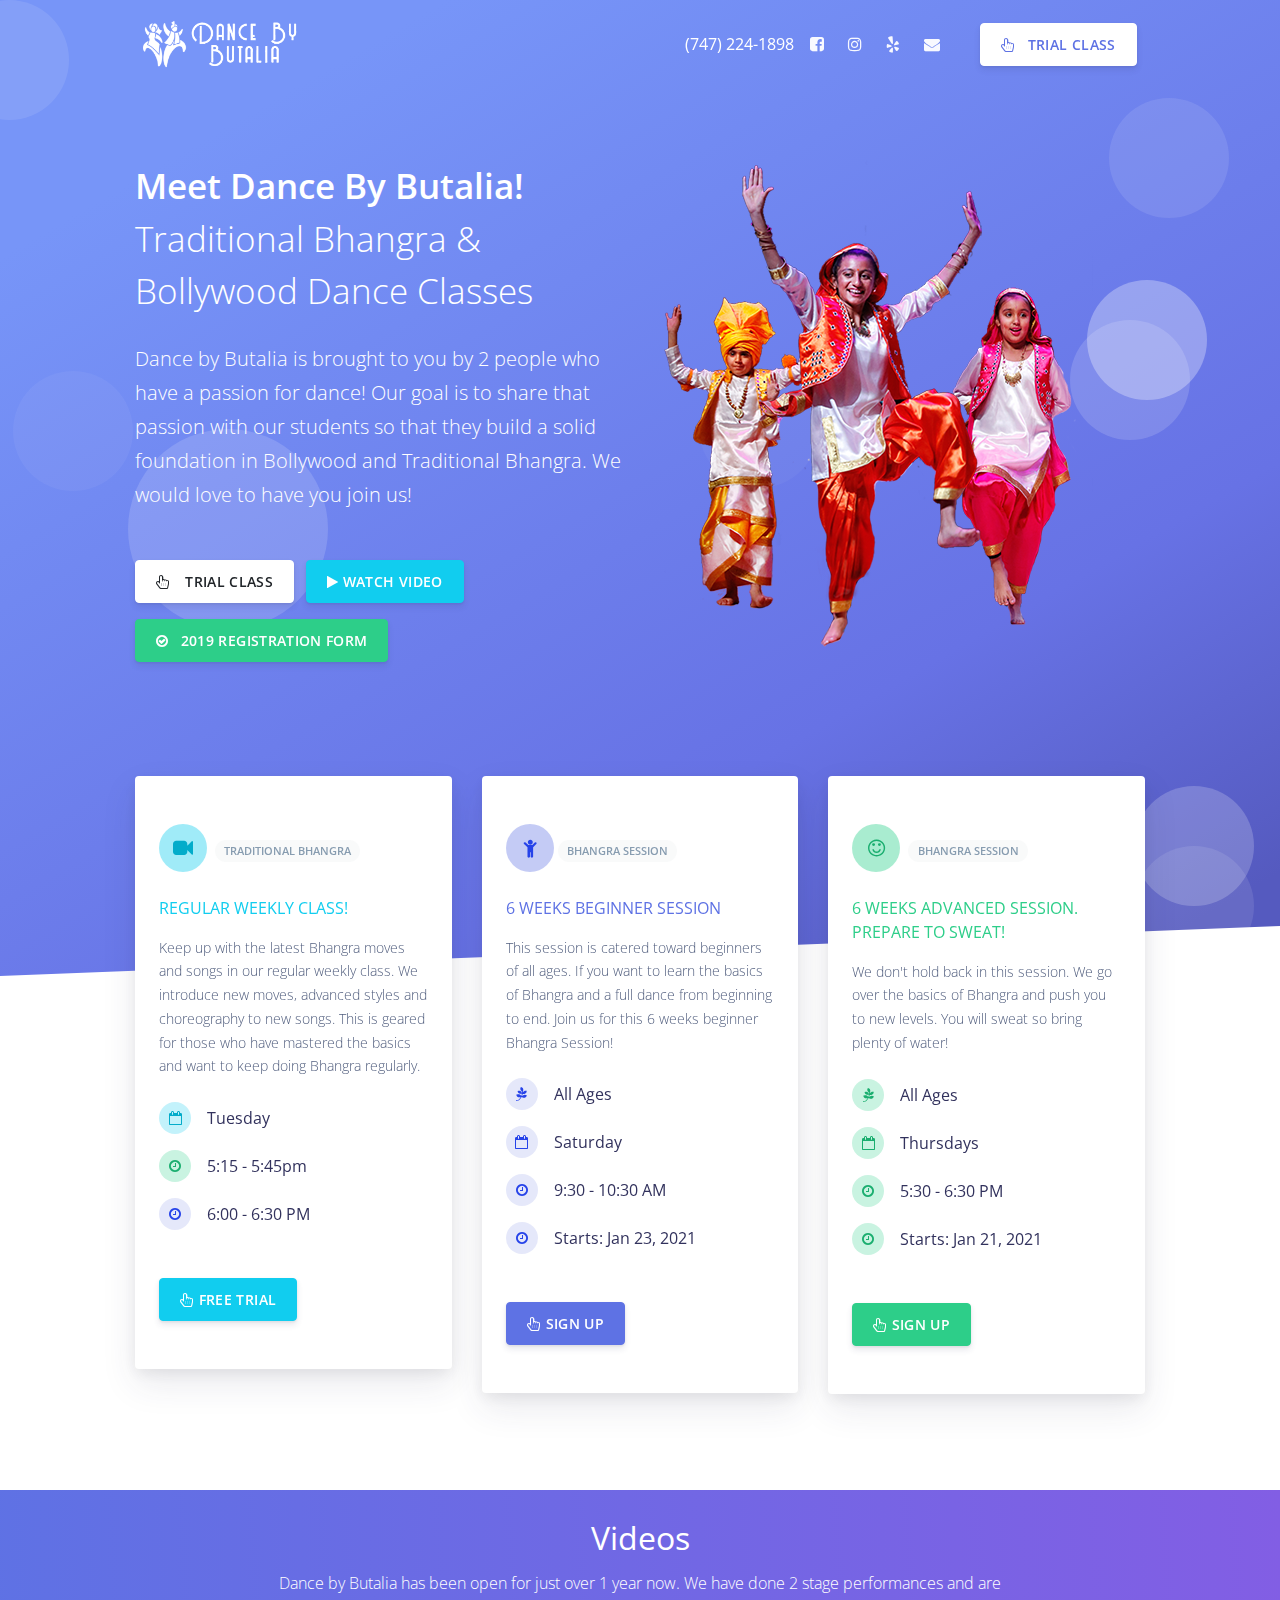
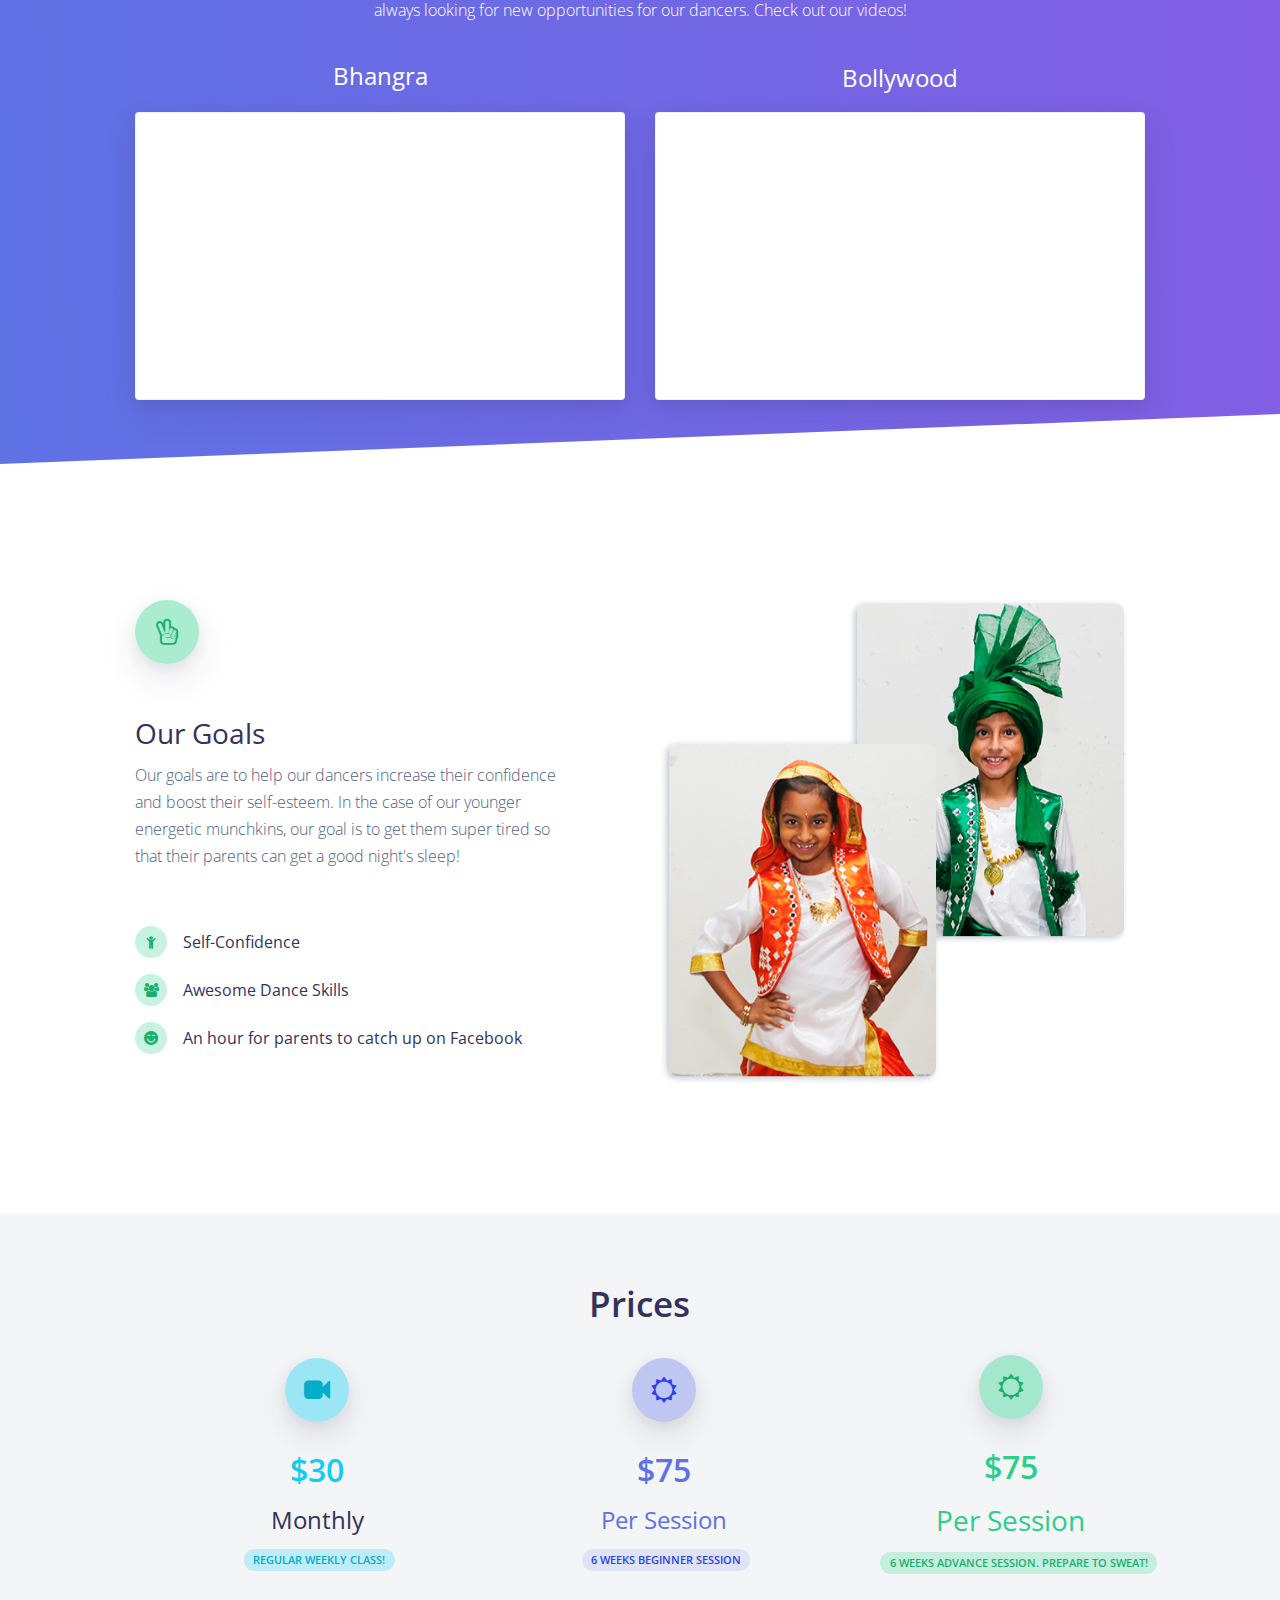
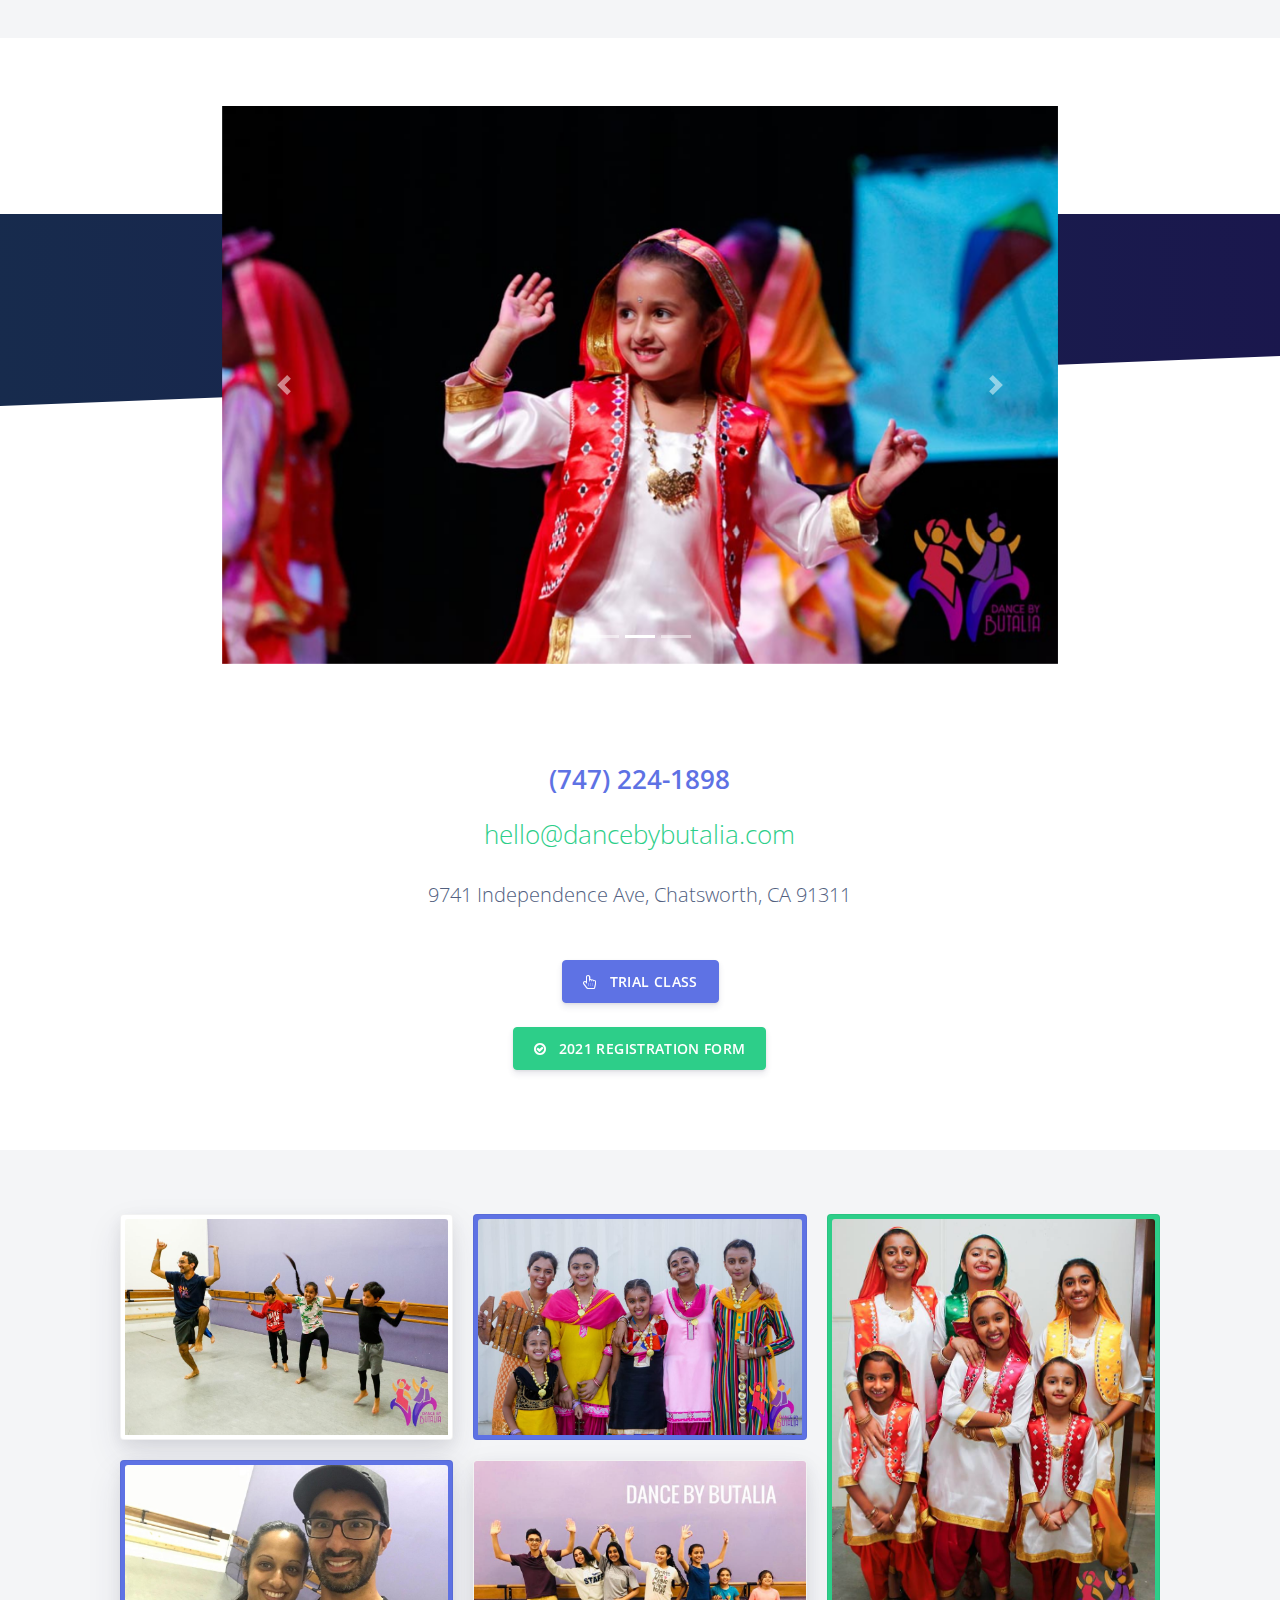
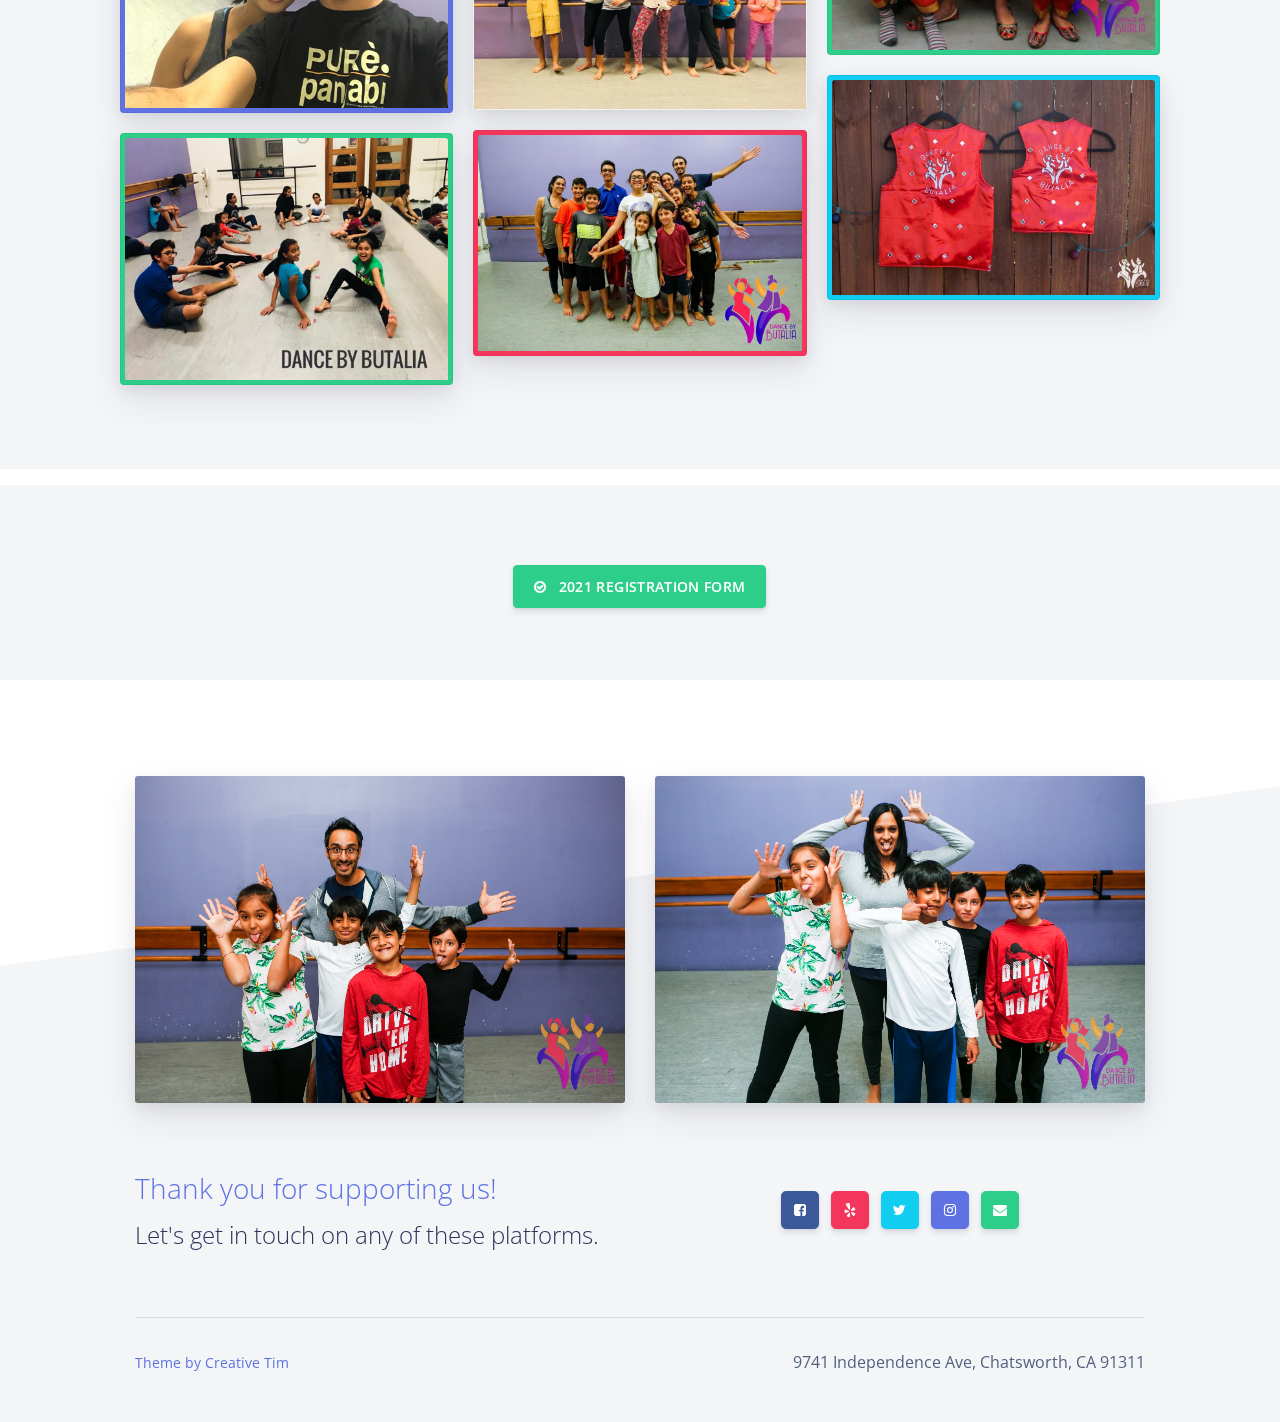
==== commit e877e712: "online class" ====
--- a/index.html
+++ b/index.html
@@ -277,7 +277,7 @@
                                           </div>
                                           <span class="badge badge-pill badge-light">Bhangra Session</span>
                                           <h6 class="text-primary text-uppercase">6 Weeks Beginner Session</h6>
-                                          <p class="description mt-3">Thursday 5:30 pm classes are catered toward beginners of all ages. If you want to learn the basics of Bhangra and a full dance from beginning to end. Join us for this 6 weeks beginner Bhangra Session!</p>
+                                          <p class="description mt-3">This session is catered toward beginners of all ages. If you want to learn the basics of Bhangra and a full dance from beginning to end. Join us for this 6 weeks beginner Bhangra Session!</p>
                                           <div>
                                               <ul class="list-unstyled mt-1">
                                                   <li class="py-2">
@@ -344,7 +344,7 @@
                                             </div>
                                             <span class="badge badge-pill badge-light ml-1">Bhangra Session</span>
                                             <h6 class="text-success text-uppercase">6 Weeks Advanced Session. <br> Prepare To Sweat! </h6>
-                                            <p class="description mt-3">At 10:00 AM on Saturday, we don't hold back. Bhangra class reviews the basics of Bhangra and pushes you to new levels. You will sweat so bring plenty of water!</p>
+                                            <p class="description mt-3">We don't hold back in this session. We go over the basics of Bhangra and push you to new levels. You will sweat so bring plenty of water!</p>
                                             <div>
                                                 <ul class="list-unstyled mt-1">
                                                     <li class="py-2">
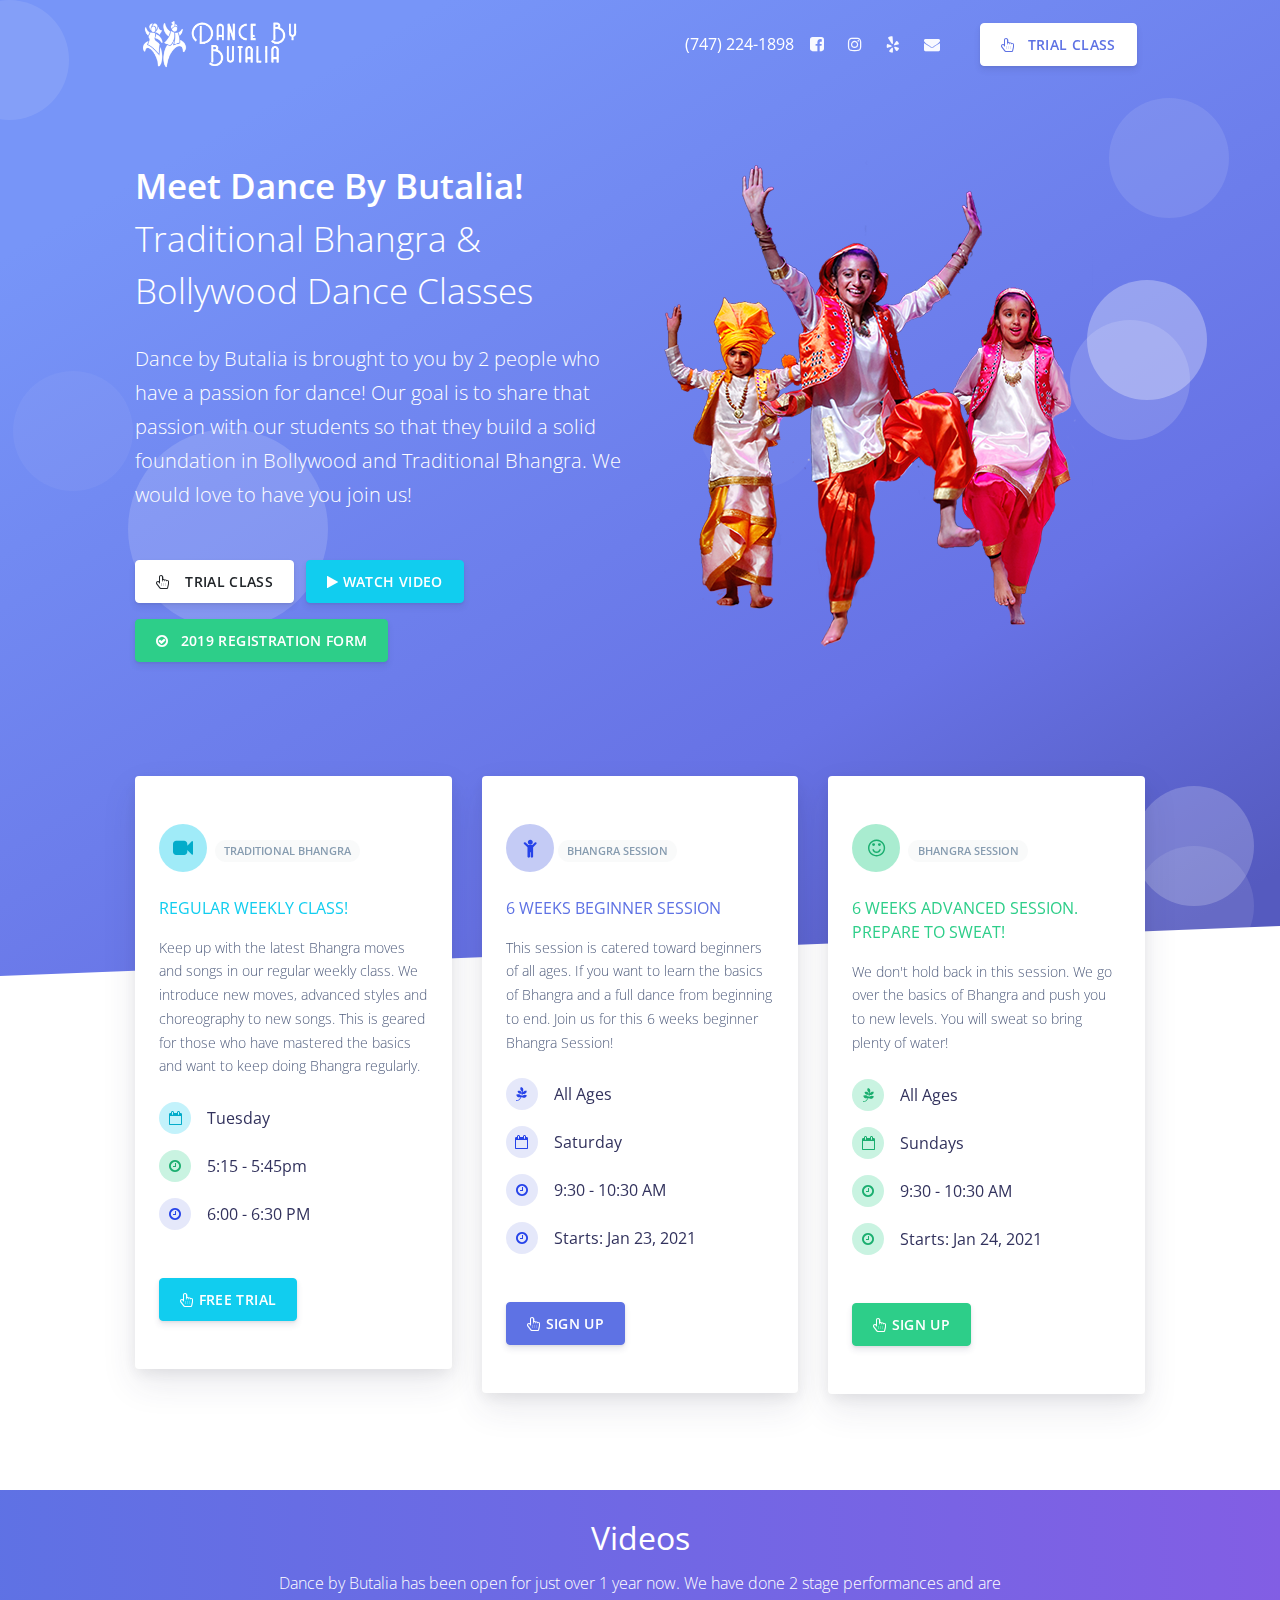
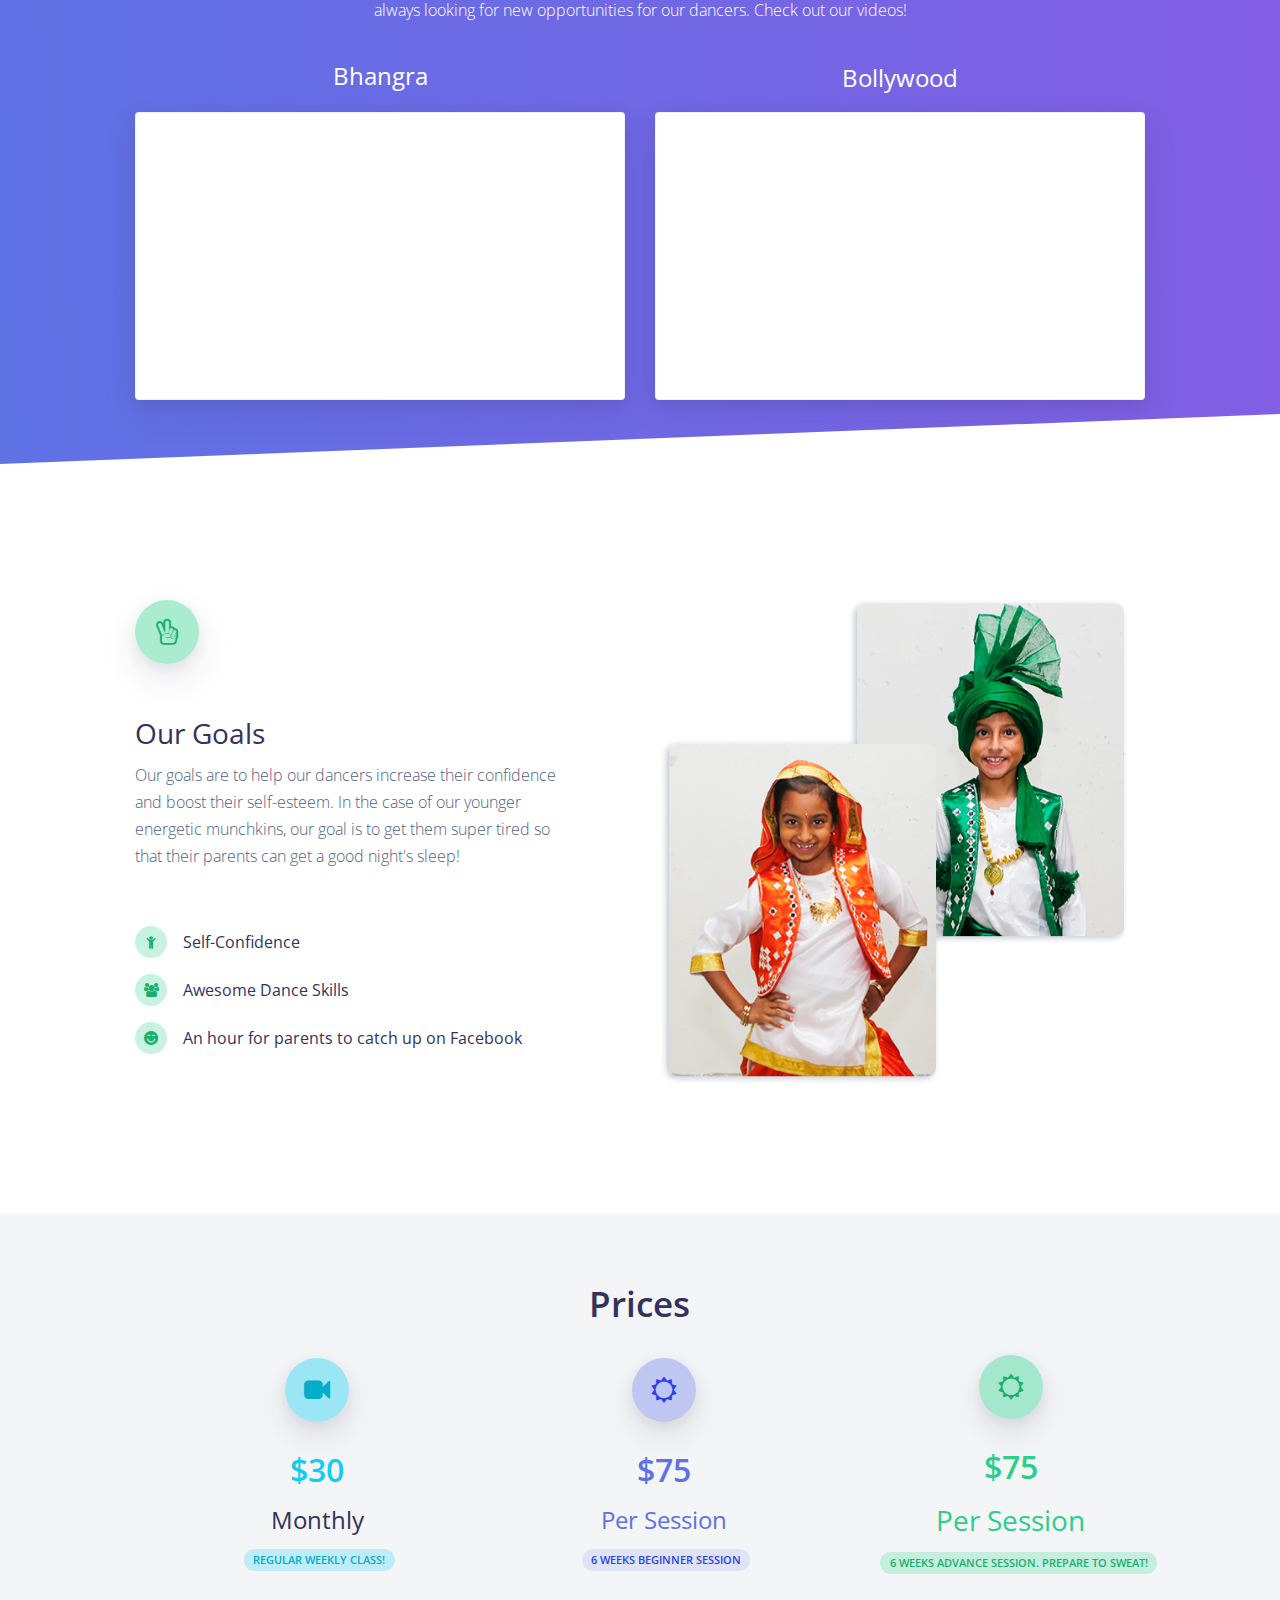
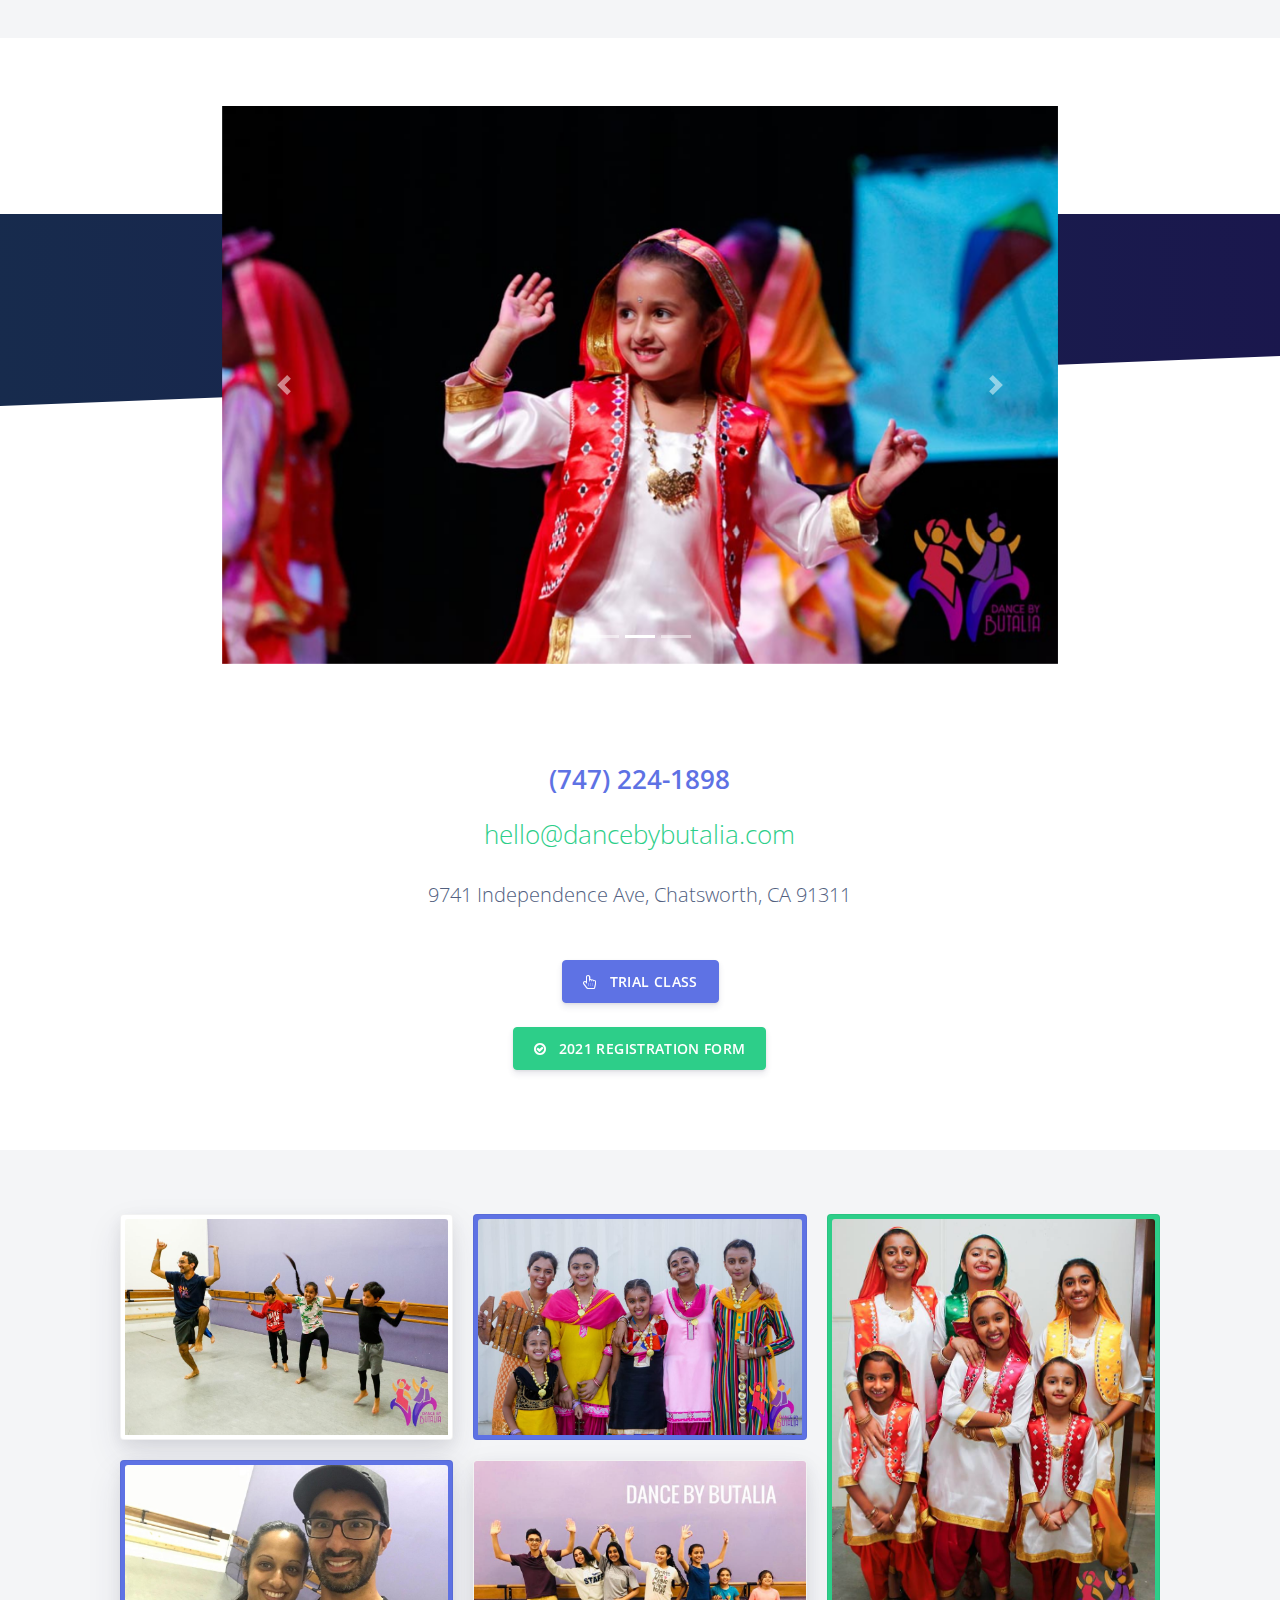
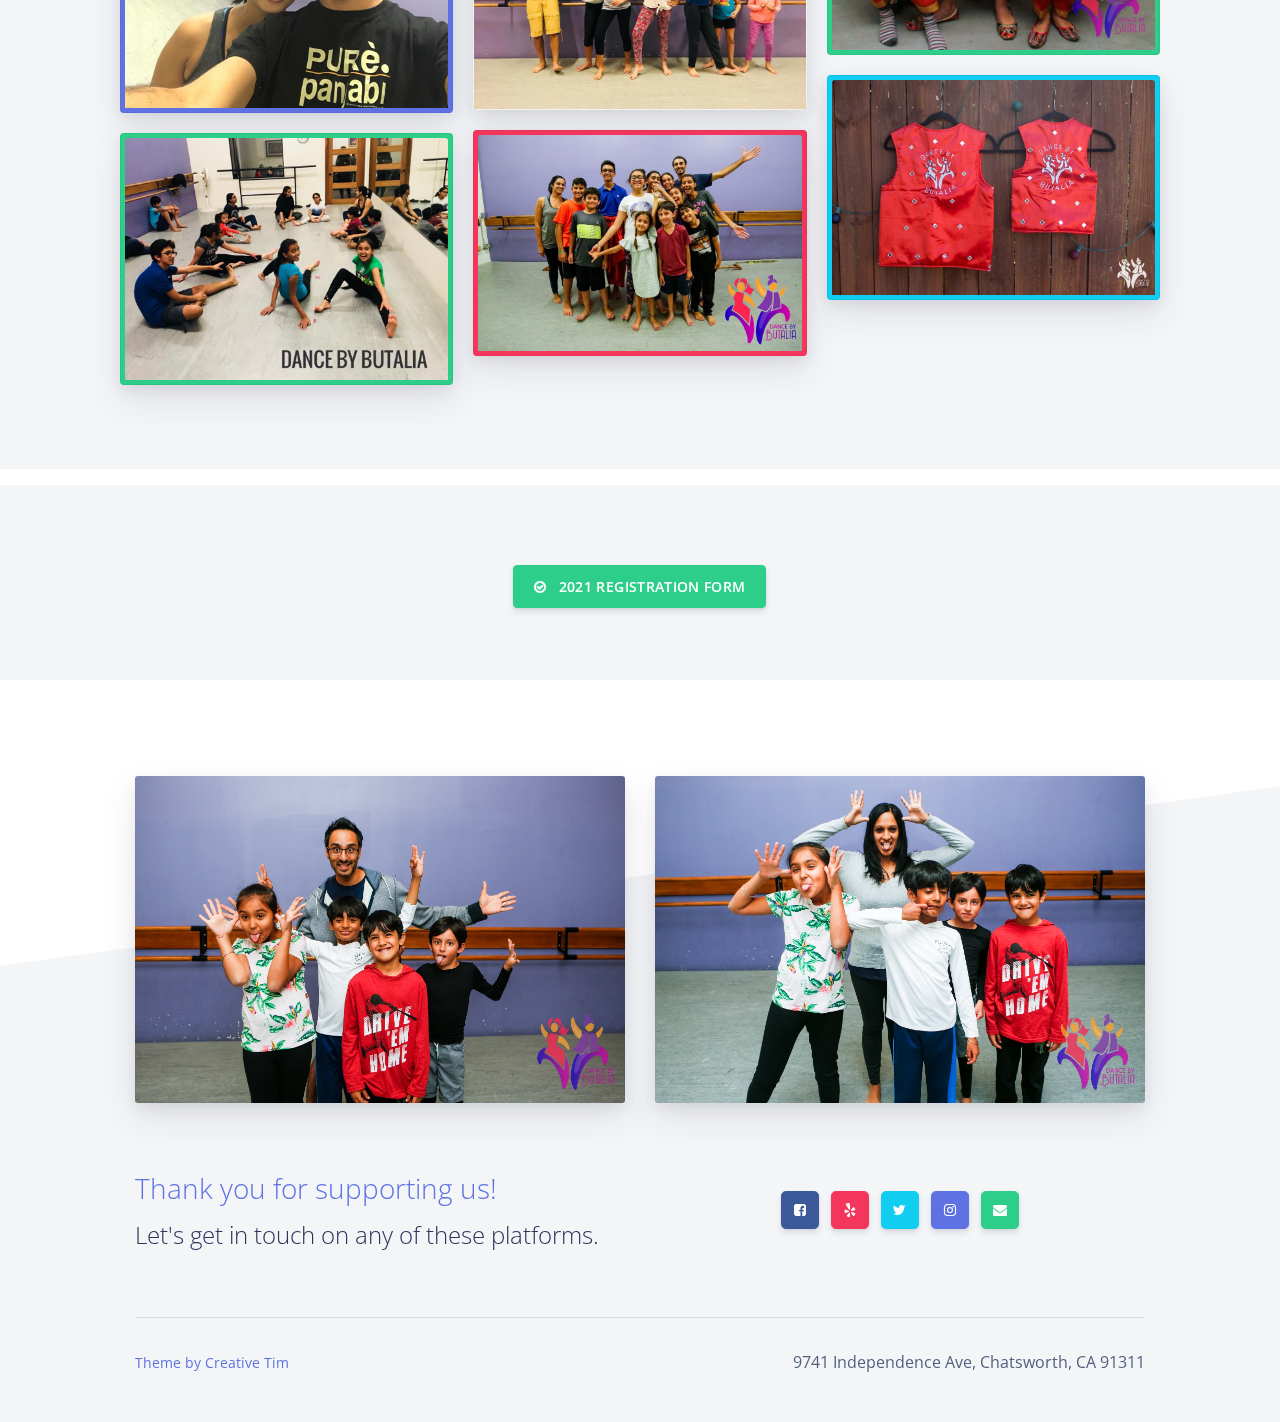
==== commit 2266f516: "dbb" ====
--- a/index.html
+++ b/index.html
@@ -367,7 +367,7 @@
                                                                 </div>
                                                             </div>
                                                             <div>
-                                                                <h6 class="mb-0">Thursdays</h6>
+                                                                <h6 class="mb-0">Sundays</h6>
                                                             </div>
                                                         </div>
                                                     </li>
@@ -379,7 +379,7 @@
                                                                 </div>
                                                             </div>
                                                             <div>
-                                                                <h6 class="mb-0">5:30 - 6:30 PM</h6>
+                                                                <h6 class="mb-0">9:30 - 10:30 AM</h6>
                                                             </div>
                                                         </div>
                                                     </li>
@@ -391,7 +391,7 @@
                                                                 </div>
                                                             </div>
                                                             <div>
-                                                                <h6 class="mb-0">Starts: Jan 21, 2021</h6>
+                                                                <h6 class="mb-0">Starts: Jan 24, 2021</h6>
                                                             </div>
                                                         </div>
                                                     </li>
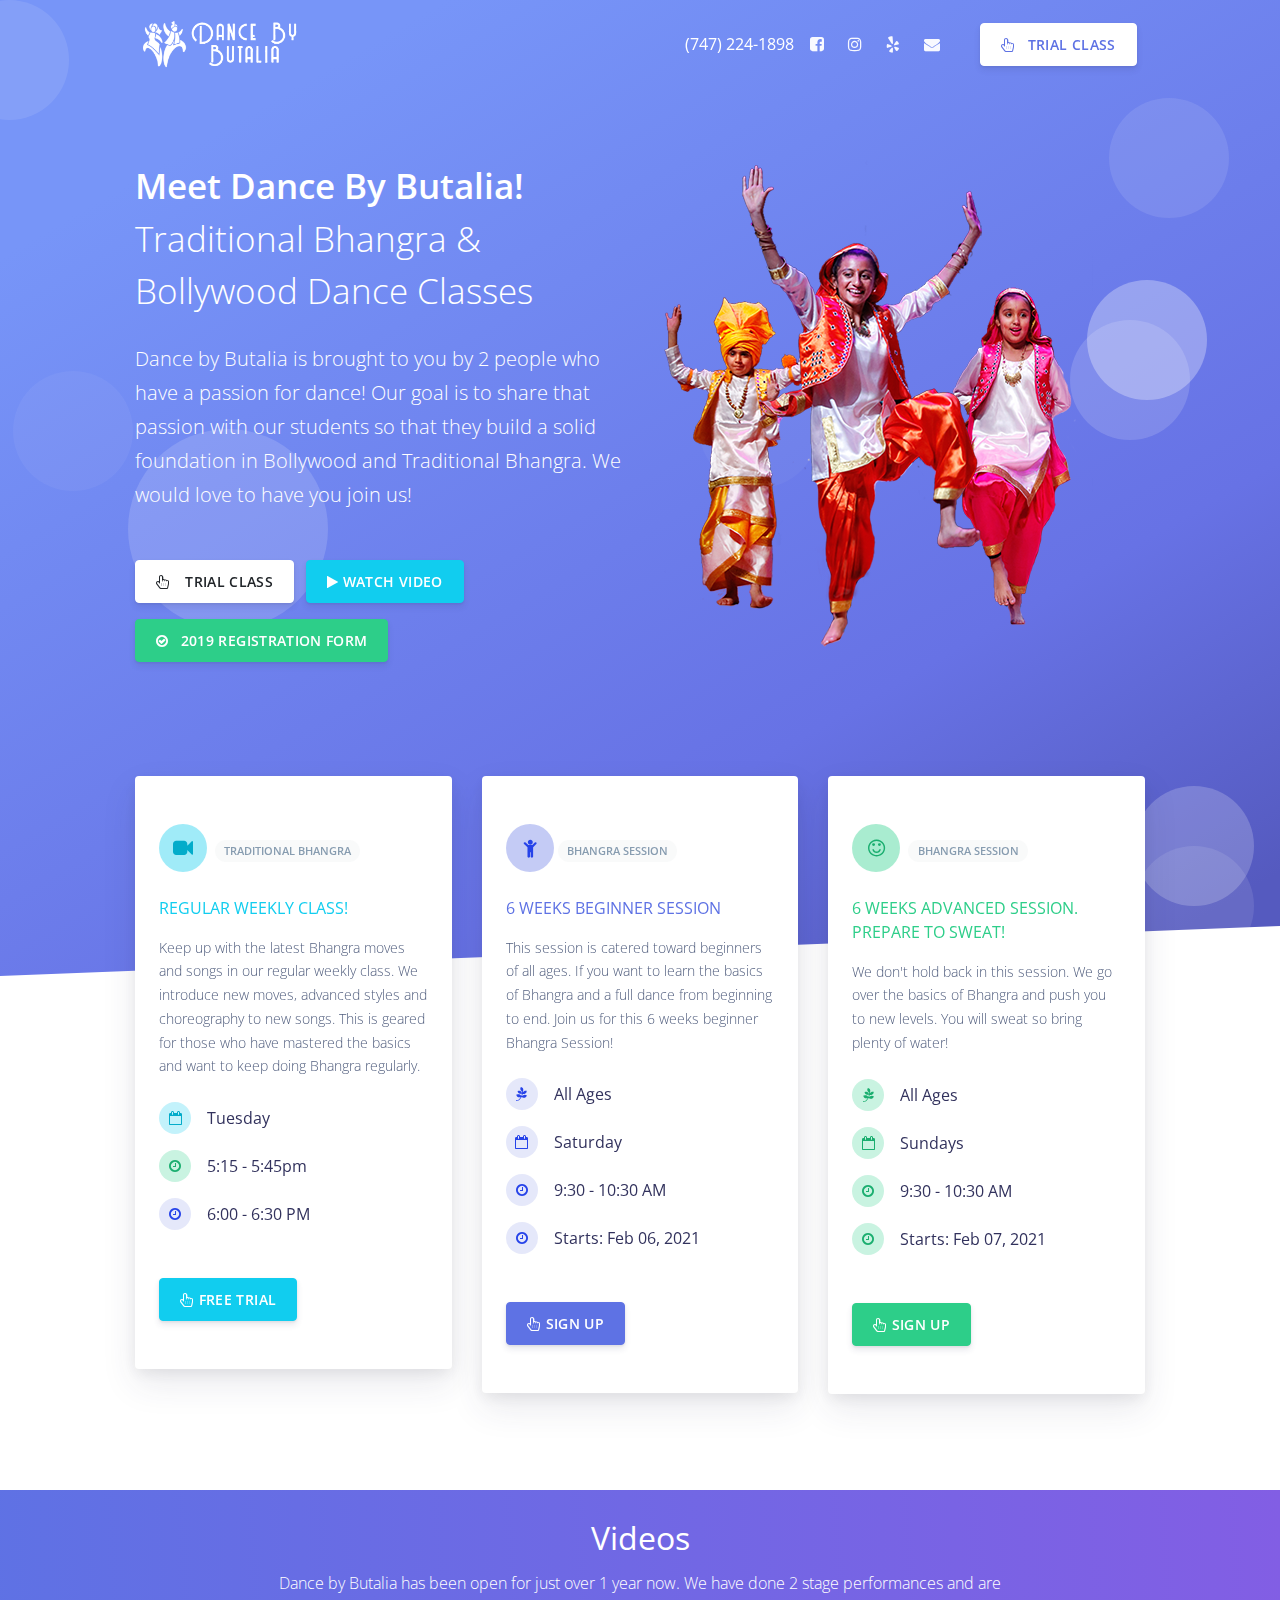
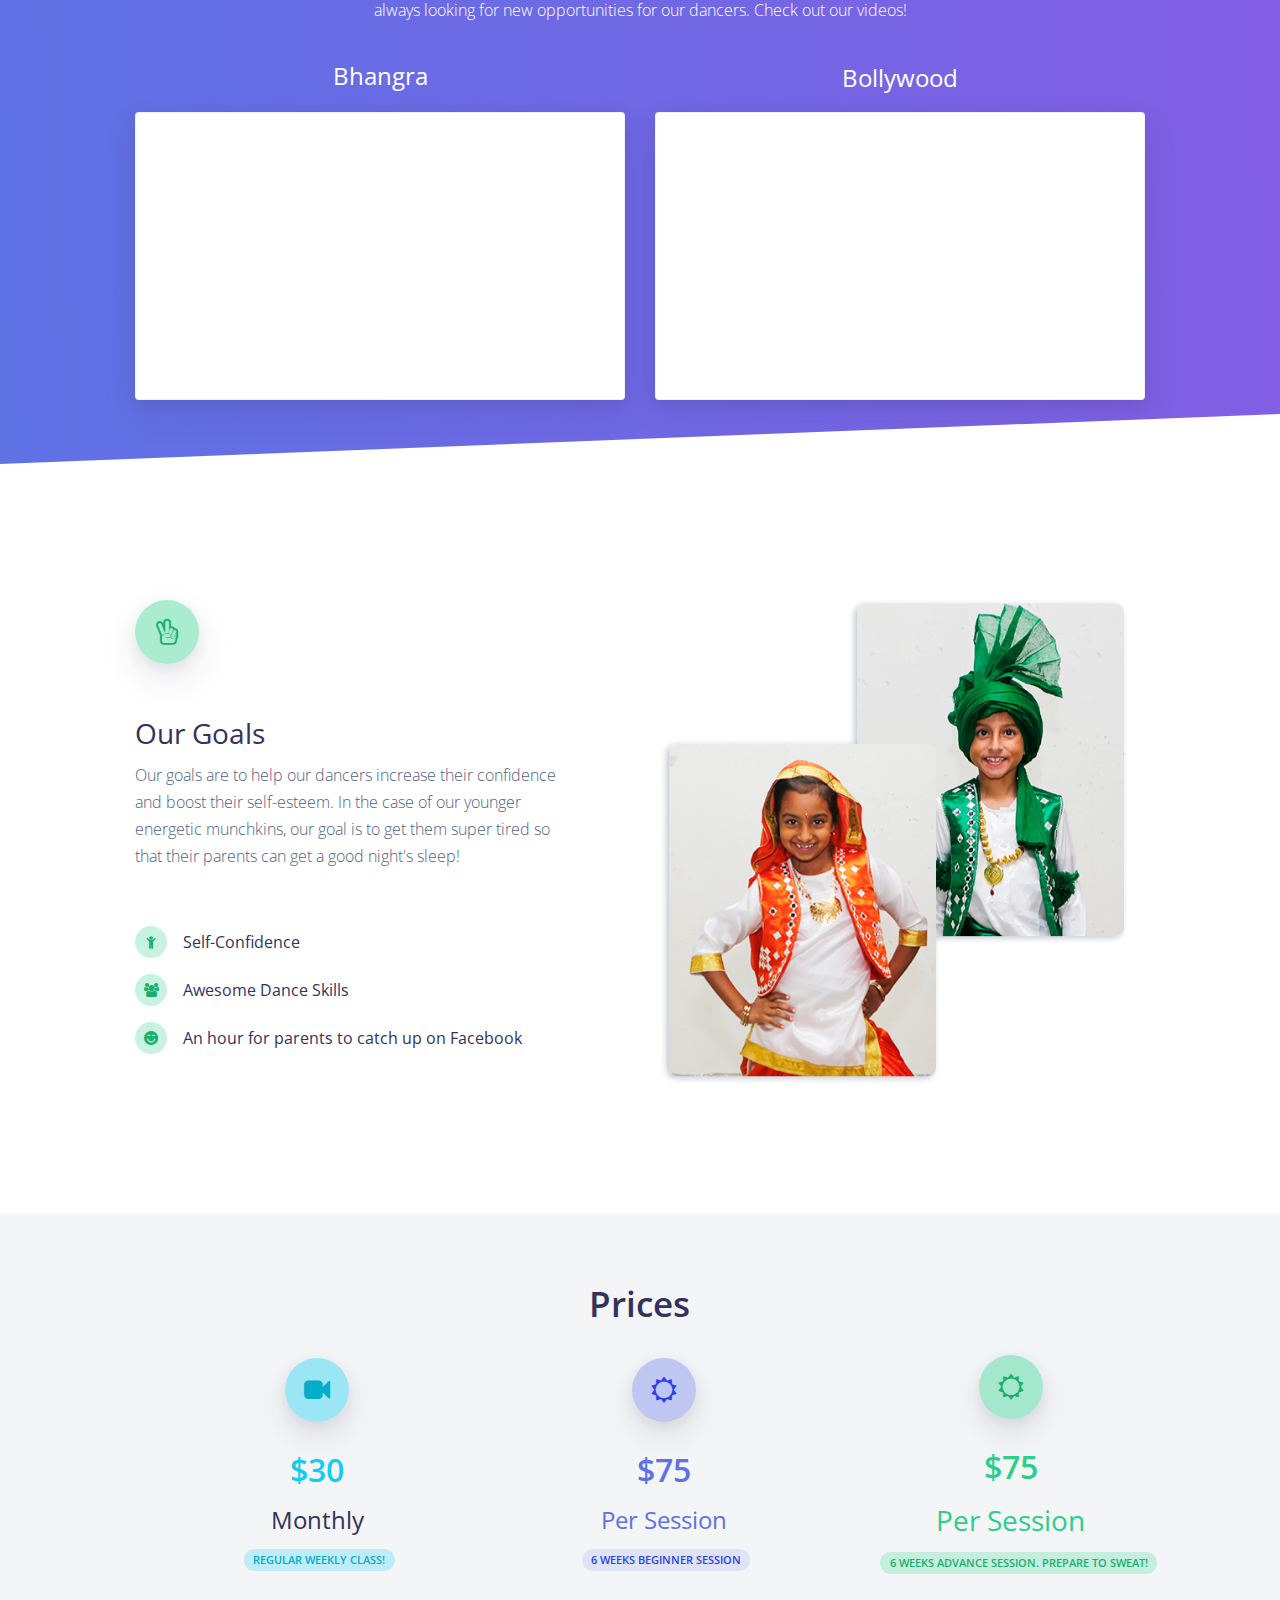
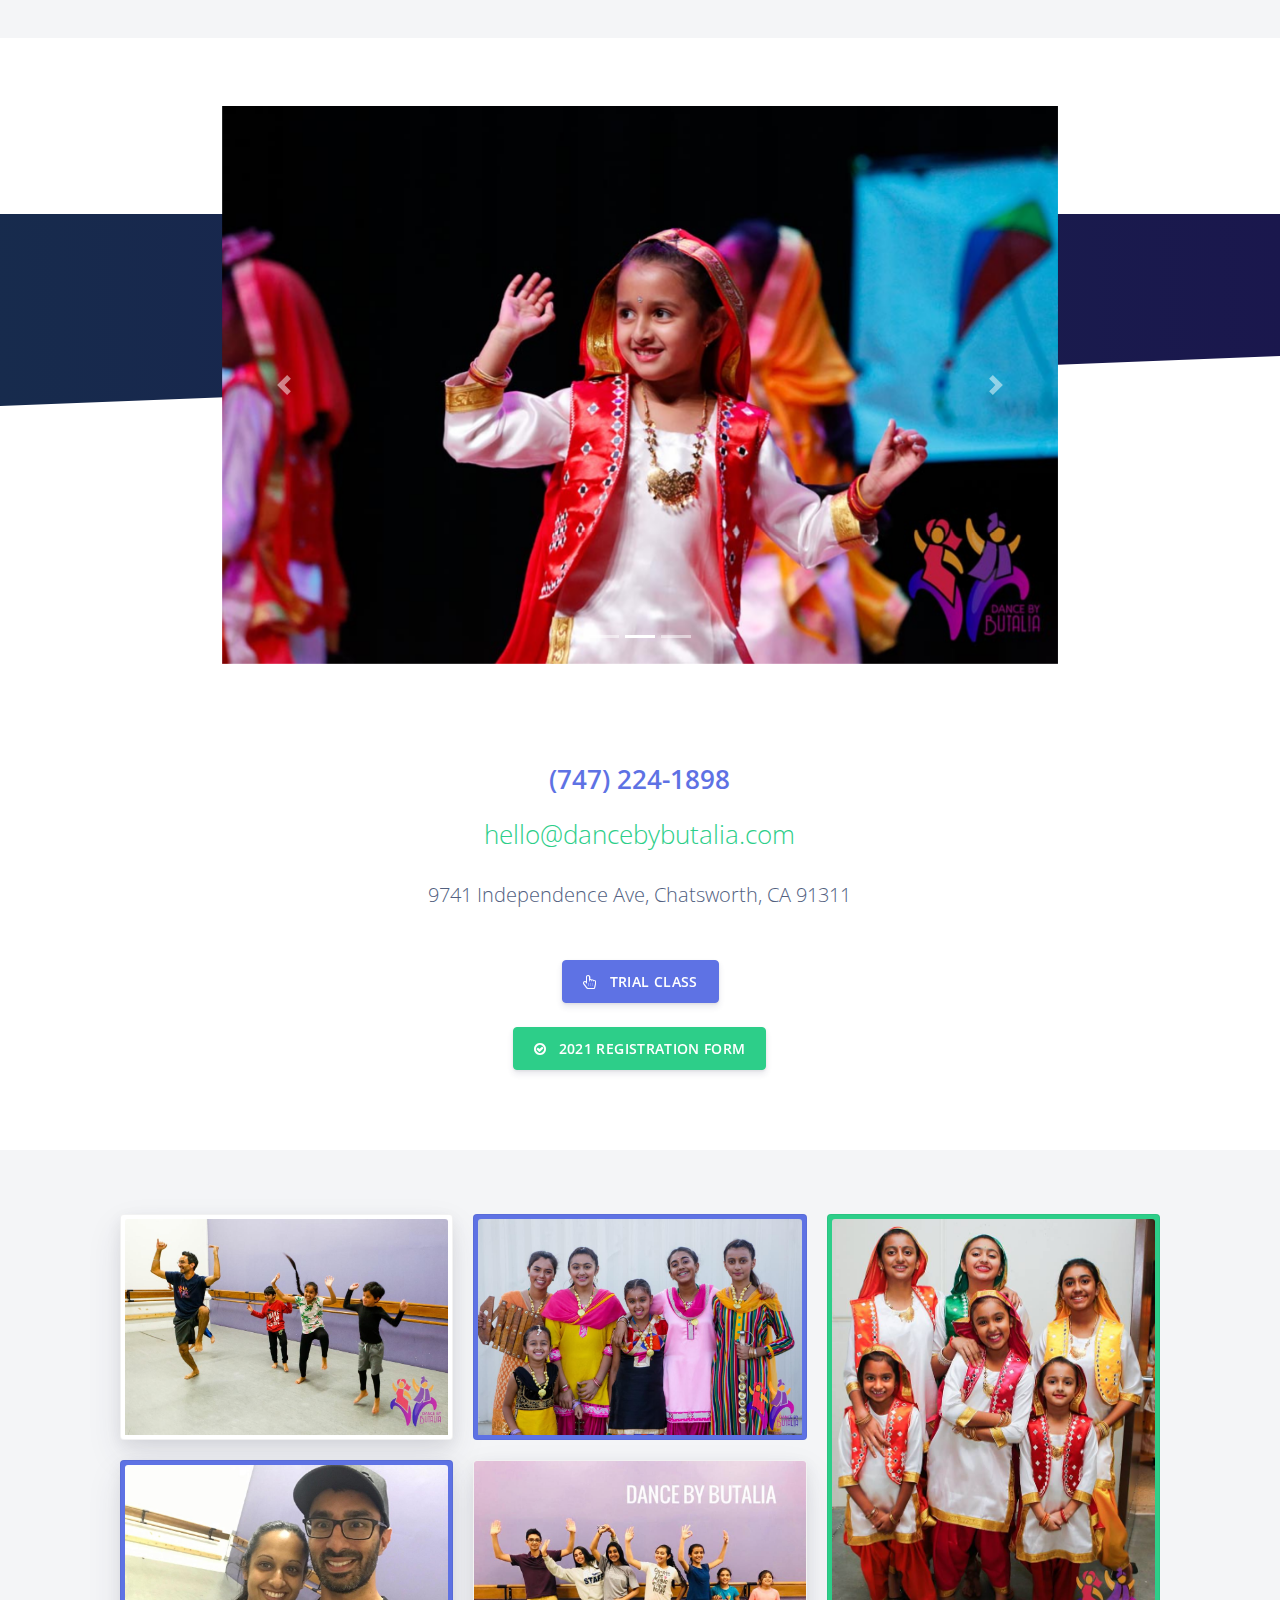
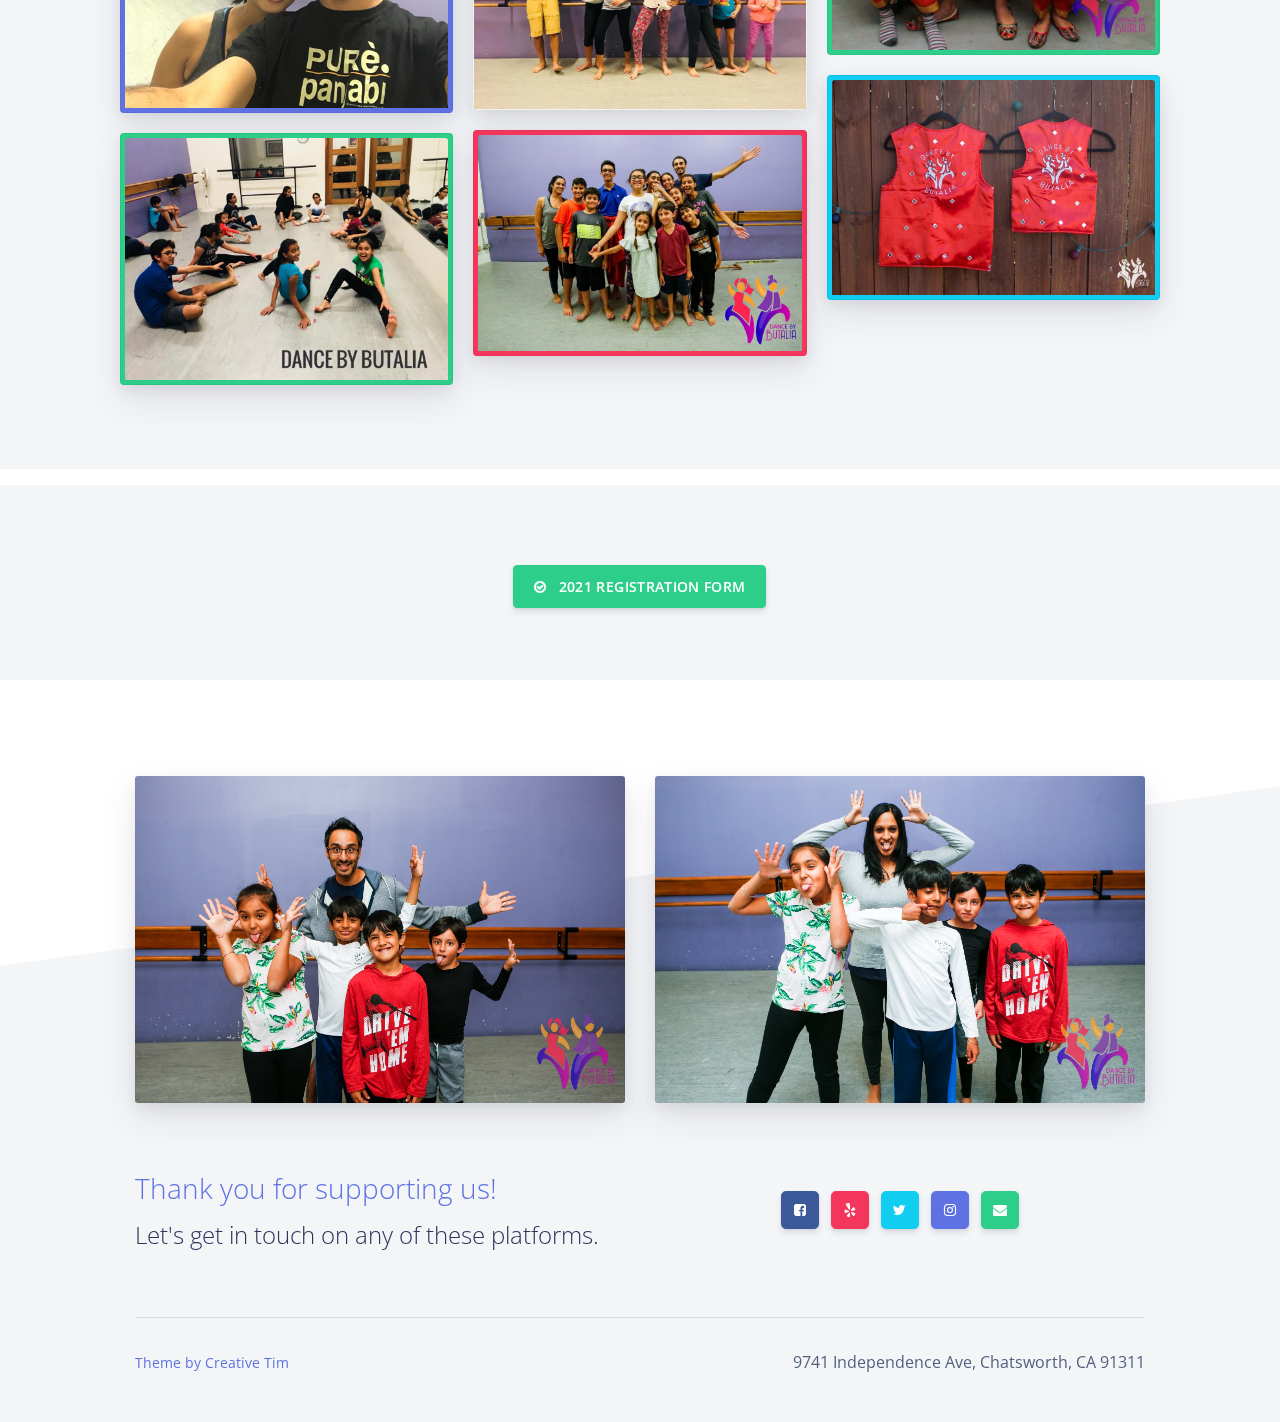
==== commit 4df0f165: "dbb" ====
--- a/index.html
+++ b/index.html
@@ -324,7 +324,7 @@
                                                               </div>
                                                           </div>
                                                           <div>
-                                                              <h6 class="mb-0">Starts: Jan 23, 2021</h6>
+                                                              <h6 class="mb-0">Starts: Feb 06, 2021</h6>
                                                           </div>
                                                       </div>
                                                   </li>
@@ -391,7 +391,7 @@
                                                                 </div>
                                                             </div>
                                                             <div>
-                                                                <h6 class="mb-0">Starts: Jan 24, 2021</h6>
+                                                                <h6 class="mb-0">Starts: Feb 07, 2021</h6>
                                                             </div>
                                                         </div>
                                                     </li>
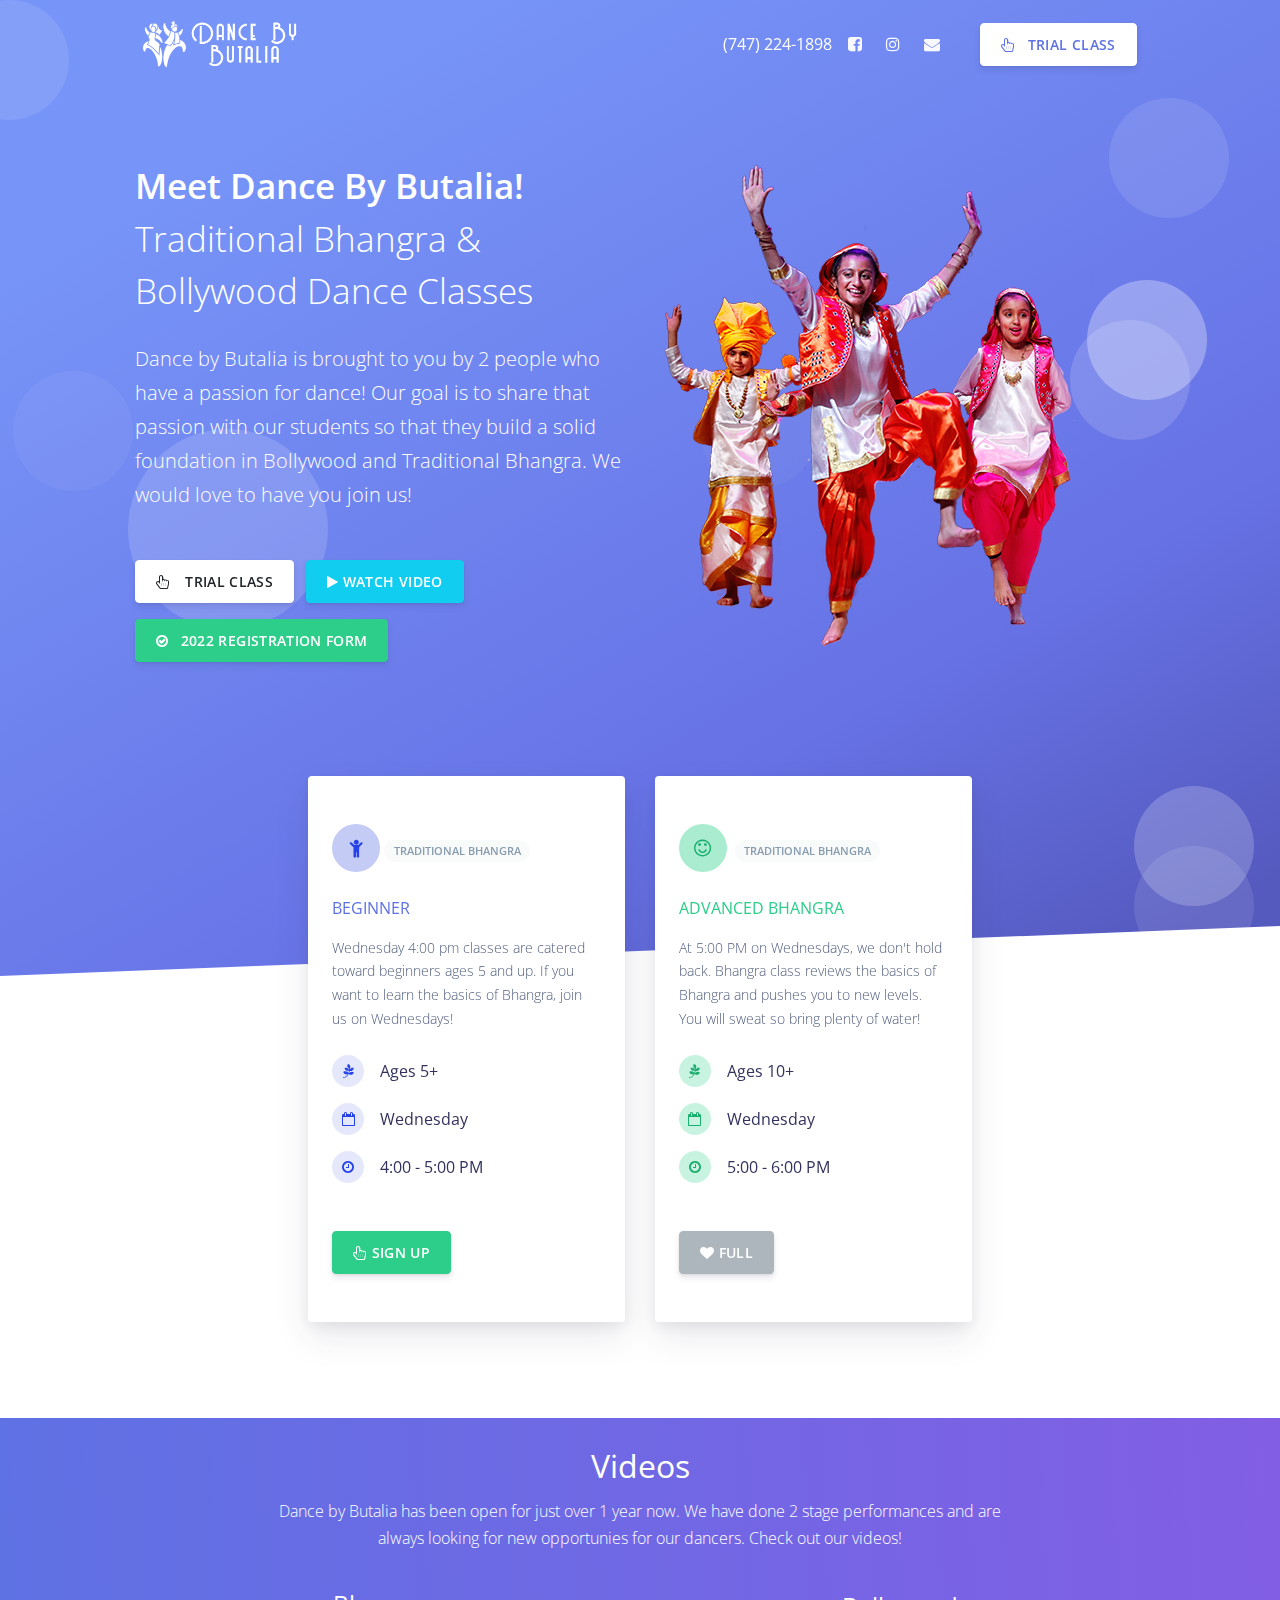
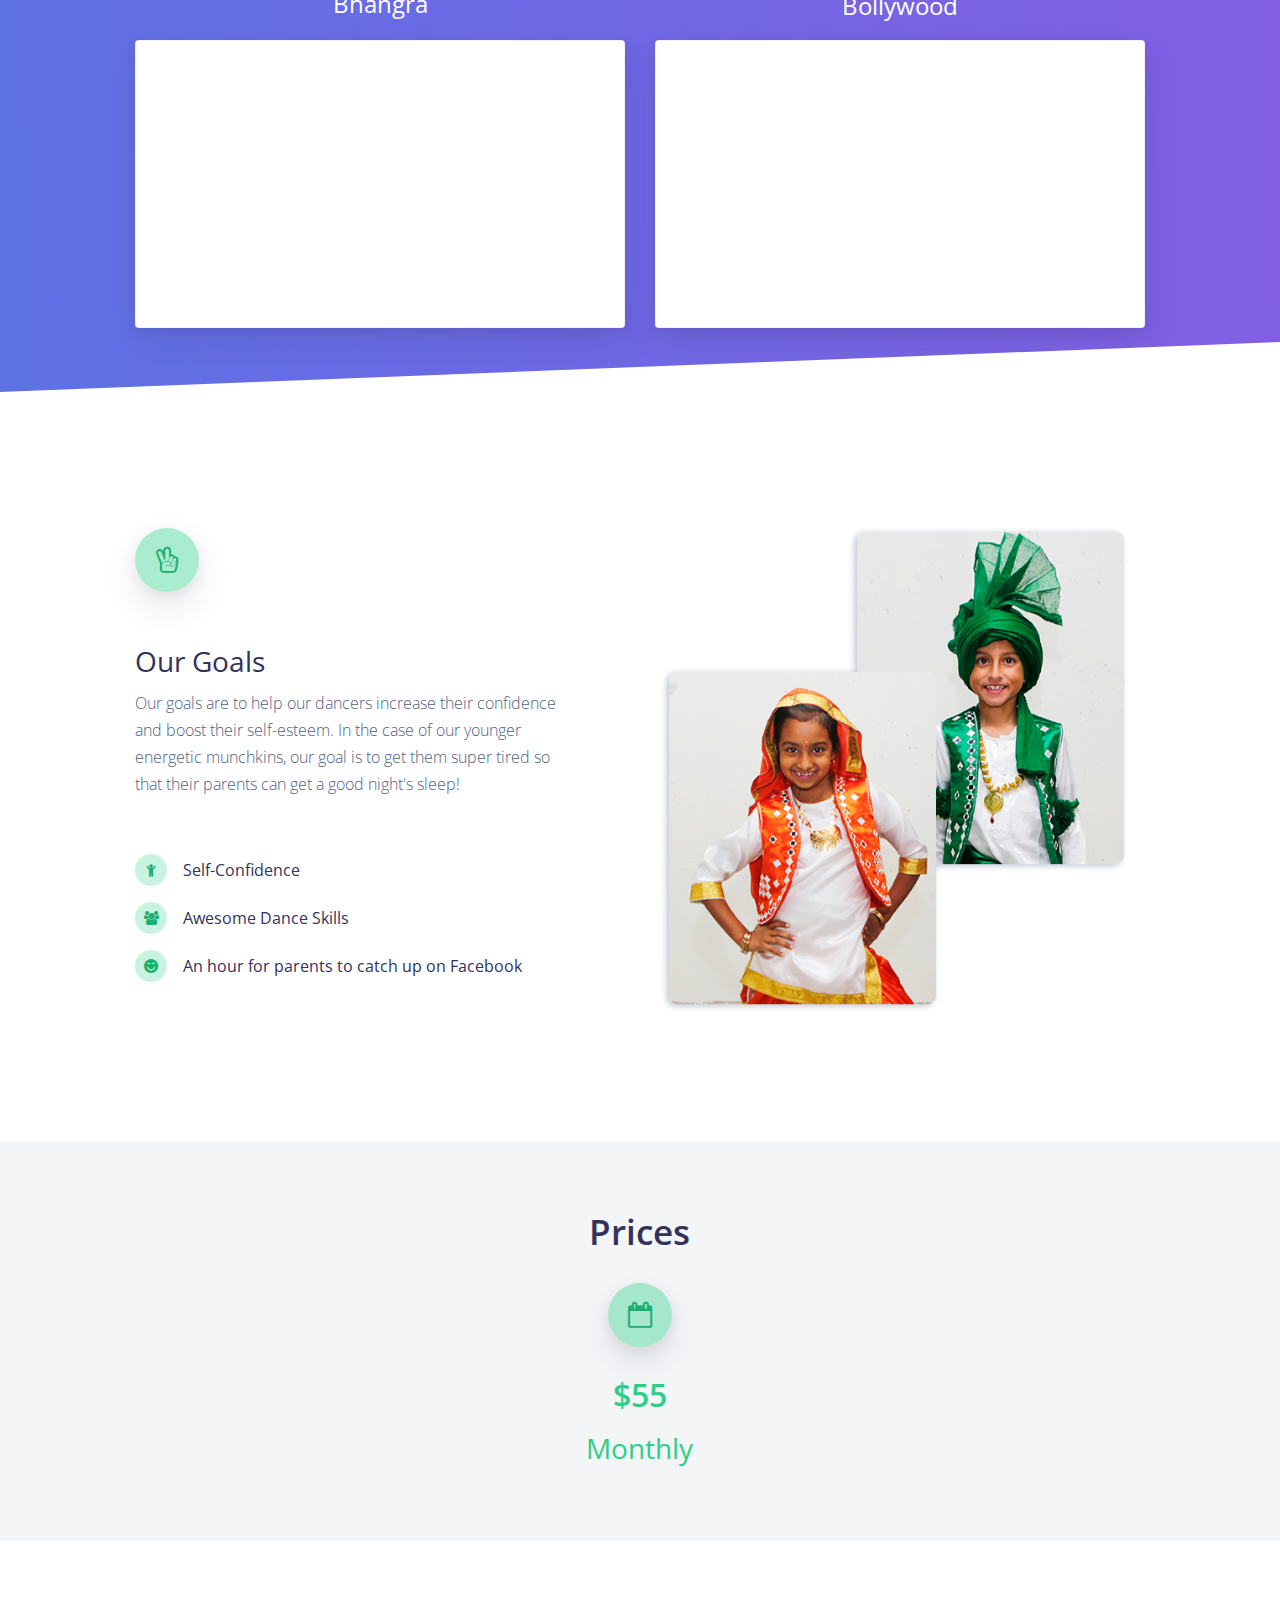
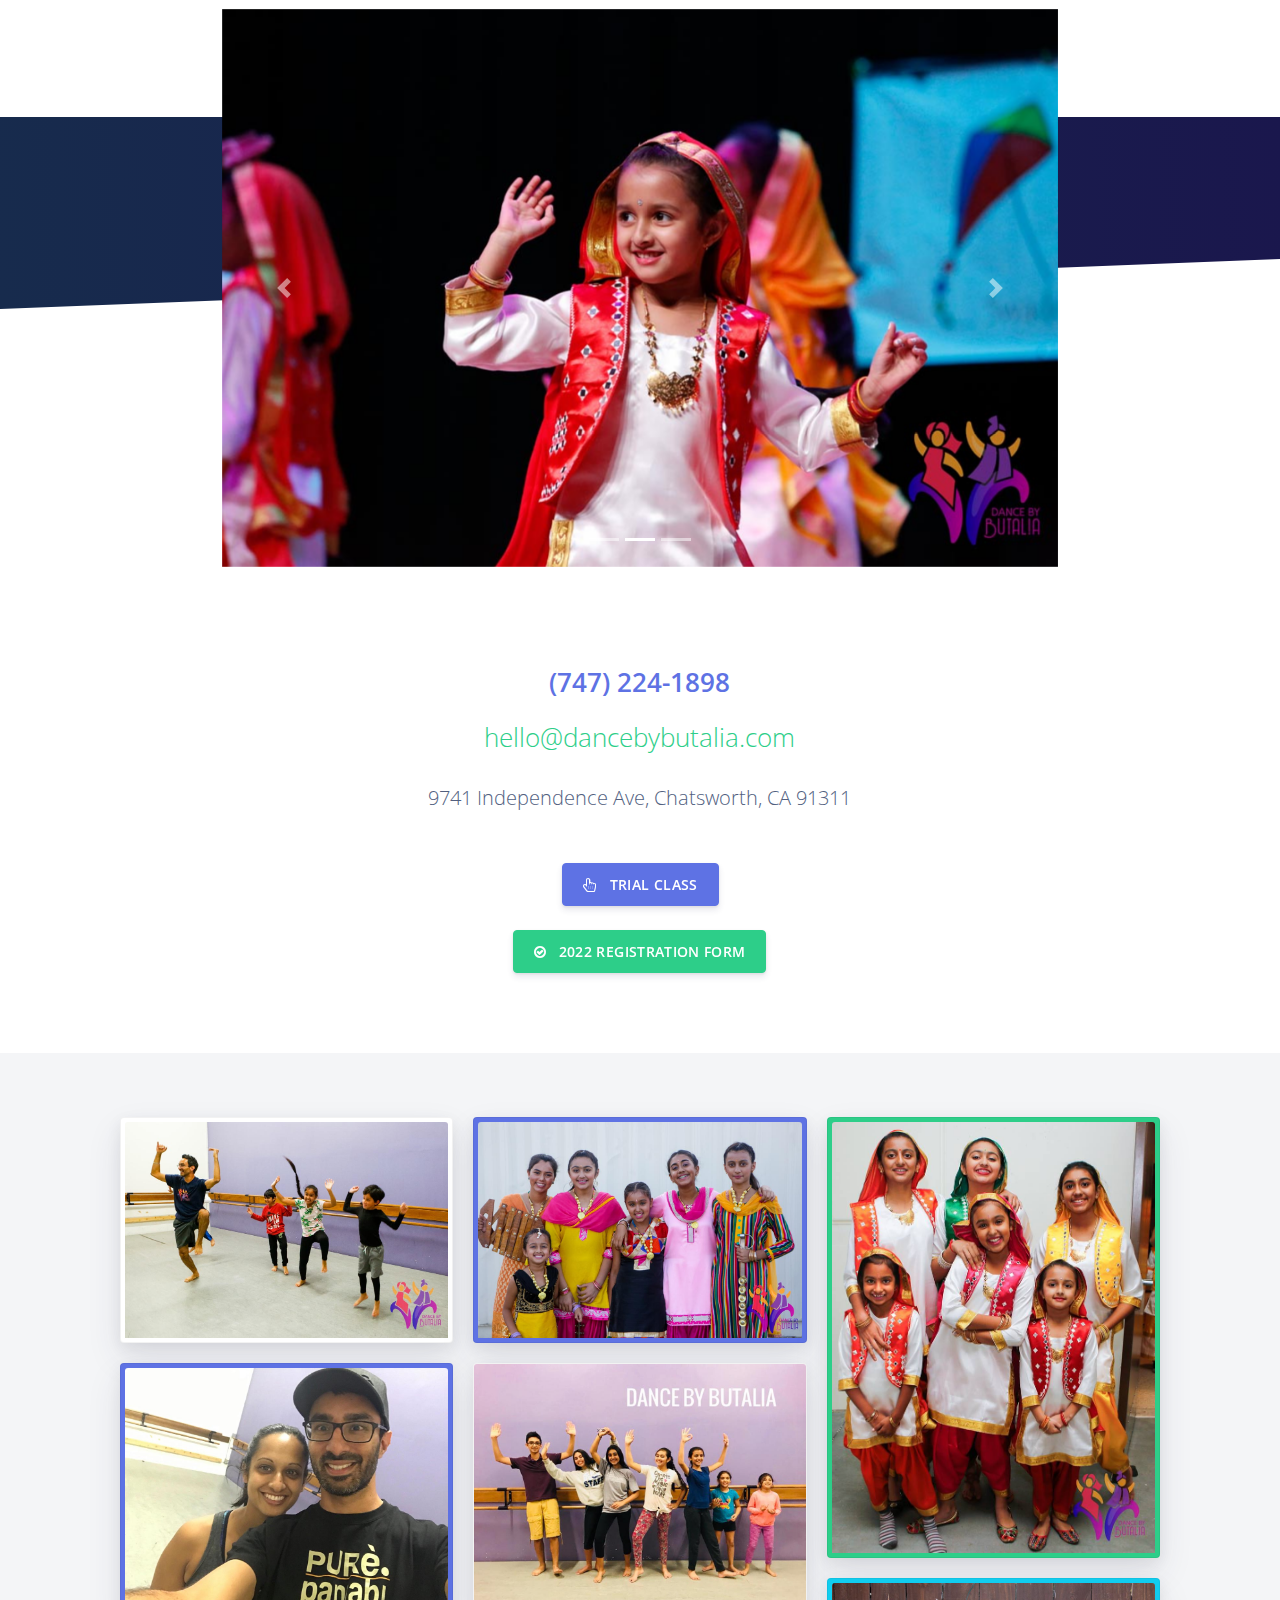
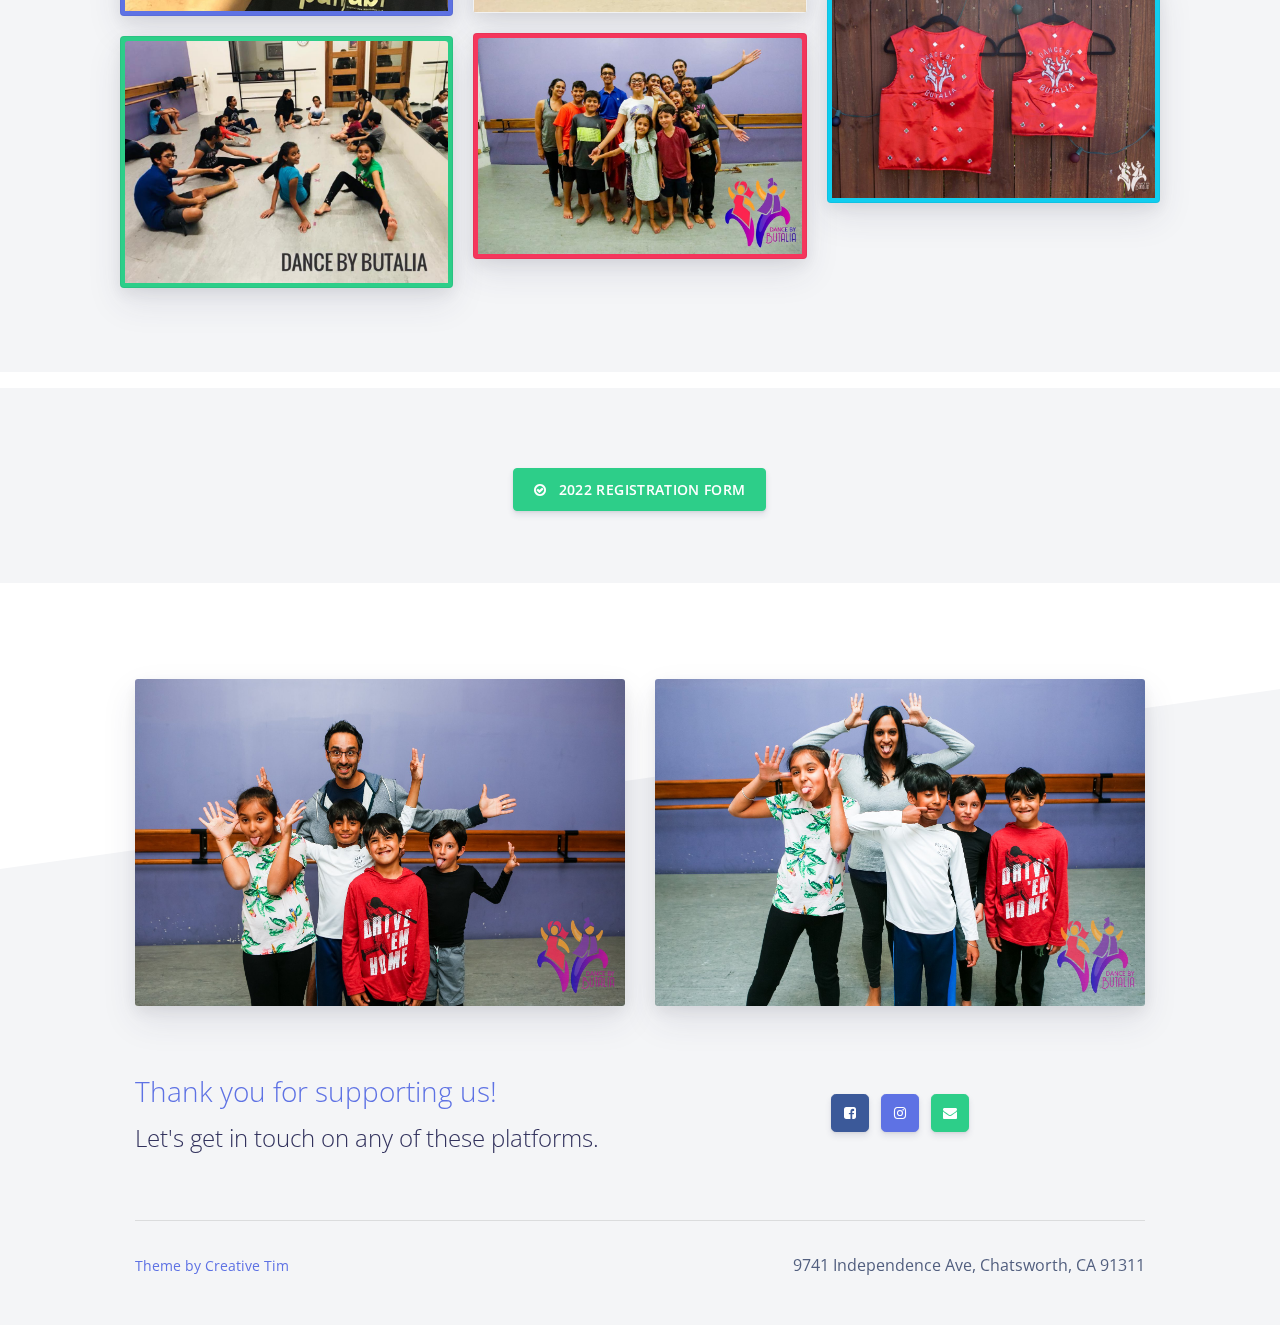
==== commit 01713c44: "updated for 2022" ====
--- a/index.html
+++ b/index.html
@@ -108,12 +108,6 @@
                                 </a>
                             </li>
                             <li class="nav-item">
-                                <a class="nav-link nav-link-icon" href="https://www.yelp.com/biz/dance-by-butalia-chatsworth" target="_blank" data-toggle="tooltip" title="Follow us on Yelp">
-                                    <i class="fa fa-yelp"></i>
-                                    <span class="nav-link-inner--text d-lg-none">Yelp</span>
-                                </a>
-                            </li>
-                            <li class="nav-item">
                                 <a class="nav-link nav-link-icon" href="mailto:hello@dancebybutalia.com" target="_blank" data-toggle="tooltip" title="Email us">
                                     <i class="fa fa-envelope"></i>
                                     <span class="nav-link-inner--text d-lg-none">Email</span>
@@ -171,7 +165,7 @@
                                             <span class="btn-inner--icon">
                                                 <i class="fa fa-check-circle-o mr-2"></i>
                                             </span>
-                                            <span class="nav-link-inner--text">2019 Registration Form</span>
+                                            <span class="nav-link-inner--text">2022 Registration Form</span>
                                         </a>
                                     </div>
                                     <!-- Button trigger modal -->
@@ -214,127 +208,62 @@
                     <div class="row justify-content-center">
                         <div class="col-lg-12">
                             <div class="row row-grid">
-                              <div class="col-lg-4">
-                                  <div class="card card-lift--hover shadow border-0">
-                                      <div class="card-body py-5">
-                                          <div class="icon icon-shape icon-shape-info rounded-circle mb-4">
-                                              <i class="fa fa-video-camera"></i>
-                                          </div>
-                                          <span class="badge badge-pill badge-light ml-1">Traditional Bhangra</span>
-                                          <h6 class="text-info text-uppercase">Regular Weekly Class!</h6>
-                                          <p class="description mt-3">Keep up with the latest Bhangra moves and songs in our regular weekly class. We introduce new moves, advanced styles and choreography to new songs. This is geared for those who have mastered the basics and want to keep doing Bhangra regularly.</p>
-                                          <div>
-                                              <ul class="list-unstyled mt-1">
-                                                  <li class="py-2">
-                                                      <div class="d-flex align-items-center">
-                                                          <div>
-                                                              <div class="badge badge-circle badge-info mr-3">
-                                                                  <i class="fa fa-calendar-o"></i>
-                                                              </div>
-                                                          </div>
-                                                          <div>
-                                                              <h6 class="mb-0">Tuesday</h6>
-                                                          </div>
-                                                      </div>
-                                                  </li>
-                                                  <li class="py-2">
-                                                      <div class="d-flex align-items-center">
-                                                          <div>
-                                                              <div class="badge badge-circle badge-success mr-3">
-                                                                  <i class="fa fa-clock-o"></i>
-                                                              </div>
-                                                          </div>
-                                                          <div>
-                                                              <h6 class="mb-0">5:15 - 5:45pm</h6>
-                                                          </div>
-                                                      </div>
-                                                  </li>
-                                                  <li class="py-2">
-                                                      <div class="d-flex align-items-center">
-                                                          <div>
-                                                              <div class="badge badge-circle badge-primary mr-3">
-                                                                  <i class="fa fa-clock-o"></i>
-                                                              </div>
-                                                          </div>
-                                                          <div>
-                                                              <h6 class="mb-0">6:00 - 6:30 PM</h6>
-                                                          </div>
-                                                      </div>
-                                                  </li>
-                                              </ul>
-                                          </div>
-                                          <a href="https://goo.gl/forms/tdJE0CnSXN2fo6IJ3" target="_blank" class="btn btn-info mt-4"><span class="btn-inner--icon"><i class="fa fa-hand-pointer-o "></i></span> Free Trial</a>
-                                      </div>
-                                  </div>
-
-                              </div>
-
-                              <div class="col-lg-4">
-                                  <div class="card card-lift--hover shadow border-0">
-                                      <div class="card-body py-5">
-                                          <div class="icon icon-shape icon-shape-primary rounded-circle mb-4">
-                                              <i class="fa fa-child"></i>
-                                          </div>
-                                          <span class="badge badge-pill badge-light">Bhangra Session</span>
-                                          <h6 class="text-primary text-uppercase">6 Weeks Beginner Session</h6>
-                                          <p class="description mt-3">This session is catered toward beginners of all ages. If you want to learn the basics of Bhangra and a full dance from beginning to end. Join us for this 6 weeks beginner Bhangra Session!</p>
-                                          <div>
-                                              <ul class="list-unstyled mt-1">
-                                                  <li class="py-2">
-                                                      <div class="d-flex align-items-center">
-                                                          <div>
-                                                              <div class="badge badge-circle badge-primary mr-3">
-                                                                  <i class="fa fa-pagelines"></i>
-                                                              </div>
-                                                          </div>
-                                                          <div>
-                                                              <h6 class="mb-0">All Ages</h6>
-                                                          </div>
-                                                      </div>
-                                                  </li>
-                                                  <li class="py-2">
-                                                      <div class="d-flex align-items-center">
-                                                          <div>
-                                                              <div class="badge badge-circle badge-primary mr-3">
-                                                                  <i class="fa fa-calendar-o"></i>
-                                                              </div>
-                                                          </div>
-                                                          <div>
-                                                              <h6 class="mb-0">Saturday</h6>
-                                                          </div>
-                                                      </div>
-                                                  </li>
-                                                  <li class="py-2">
-                                                      <div class="d-flex align-items-center">
-                                                          <div>
-                                                              <div class="badge badge-circle badge-primary mr-3">
-                                                                  <i class="fa fa-clock-o"></i>
-                                                              </div>
-                                                          </div>
-                                                          <div>
-                                                              <h6 class="mb-0">9:30 - 10:30 AM</h6>
-                                                          </div>
-                                                      </div>
-                                                  </li>
-                                                  <li class="py-2">
-                                                      <div class="d-flex align-items-center">
-                                                          <div>
-                                                              <div class="badge badge-circle badge-primary mr-3">
-                                                                  <i class="fa fa-clock-o"></i>
-                                                              </div>
-                                                          </div>
-                                                          <div>
-                                                              <h6 class="mb-0">Starts: Feb 06, 2021</h6>
-                                                          </div>
-                                                      </div>
-                                                  </li>
-                                              </ul>
-                                          </div>
-
-                                          <a href="https://goo.gl/forms/TiOMRiAxZcAlNsdy1" target="_blank" class="btn btn-primary mt-4"><span class="btn-inner--icon"><i class="fa fa-hand-pointer-o "></i></span> Sign Up</a>
-                                      </div>
-                                  </div>
-                              </div>
+                                <div class="col-lg-2"></div>
+
+                                <div class="col-lg-4">
+                                    <div class="card card-lift--hover shadow border-0">
+                                        <div class="card-body py-5">
+                                            <div class="icon icon-shape icon-shape-primary rounded-circle mb-4">
+                                                <i class="fa fa-child"></i>
+                                            </div>
+                                            <span class="badge badge-pill badge-light">Traditional Bhangra</span>
+                                            <h6 class="text-primary text-uppercase">Beginner</h6>
+                                            <p class="description mt-3">Wednesday 4:00 pm classes are catered toward beginners ages 5 and up. If you want to learn the basics of Bhangra, join us on Wednesdays!</p>
+                                            <div>
+                                                <ul class="list-unstyled mt-1">
+                                                    <li class="py-2">
+                                                        <div class="d-flex align-items-center">
+                                                            <div>
+                                                                <div class="badge badge-circle badge-primary mr-3">
+                                                                    <i class="fa fa-pagelines"></i>
+                                                                </div>
+                                                            </div>
+                                                            <div>
+                                                                <h6 class="mb-0">Ages 5+</h6>
+                                                            </div>
+                                                        </div>
+                                                    </li>
+                                                    <li class="py-2">
+                                                        <div class="d-flex align-items-center">
+                                                            <div>
+                                                                <div class="badge badge-circle badge-primary mr-3">
+                                                                    <i class="fa fa-calendar-o"></i>
+                                                                </div>
+                                                            </div>
+                                                            <div>
+                                                                <h6 class="mb-0">Wednesday</h6>
+                                                            </div>
+                                                        </div>
+                                                    </li>
+                                                    <li class="py-2">
+                                                        <div class="d-flex align-items-center">
+                                                            <div>
+                                                                <div class="badge badge-circle badge-primary mr-3">
+                                                                    <i class="fa fa-clock-o"></i>
+                                                                </div>
+                                                            </div>
+                                                            <div>
+                                                                <h6 class="mb-0">4:00 - 5:00 PM</h6>
+                                                            </div>
+                                                        </div>
+                                                    </li>
+                                                </ul>
+                                            </div>
+                                            <a href="https://goo.gl/forms/tdJE0CnSXN2fo6IJ3" target="_blank" class="btn btn-success mt-4"><span class="btn-inner--icon"><i class="fa fa-hand-pointer-o "></i></span> Sign Up</a>
+                                            <!-- <a href="https://goo.gl/forms/tdJE0CnSXN2fo6IJ3" target="_blank" class="btn btn-primary mt-4"><span class="btn-inner--icon"><i class="fa fa-hand-pointer-o "></i></span> Free Trial</a>-->
+                                        </div>
+                                    </div>
+                                </div>
 
                                 <div class="col-lg-4">
                                     <div class="card card-lift--hover shadow border-0">
@@ -342,9 +271,9 @@
                                             <div class="icon icon-shape icon-shape-success rounded-circle mb-4">
                                                 <i class="fa fa-smile-o"></i>
                                             </div>
-                                            <span class="badge badge-pill badge-light ml-1">Bhangra Session</span>
-                                            <h6 class="text-success text-uppercase">6 Weeks Advanced Session. <br> Prepare To Sweat! </h6>
-                                            <p class="description mt-3">We don't hold back in this session. We go over the basics of Bhangra and push you to new levels. You will sweat so bring plenty of water!</p>
+                                            <span class="badge badge-pill badge-light ml-1">Traditional Bhangra</span>
+                                            <h6 class="text-success text-uppercase">Advanced Bhangra</h6>
+                                            <p class="description mt-3">At 5:00 PM on Wednesdays, we don't hold back. Bhangra class reviews the basics of Bhangra and pushes you to new levels. You will sweat so bring plenty of water!</p>
                                             <div>
                                                 <ul class="list-unstyled mt-1">
                                                     <li class="py-2">
@@ -355,7 +284,7 @@
                                                                 </div>
                                                             </div>
                                                             <div>
-                                                                <h6 class="mb-0">All Ages</h6>
+                                                                <h6 class="mb-0">Ages 10+</h6>
                                                             </div>
                                                         </div>
                                                     </li>
@@ -367,7 +296,7 @@
                                                                 </div>
                                                             </div>
                                                             <div>
-                                                                <h6 class="mb-0">Sundays</h6>
+                                                                <h6 class="mb-0">Wednesday</h6>
                                                             </div>
                                                         </div>
                                                     </li>
@@ -379,147 +308,19 @@
                                                                 </div>
                                                             </div>
                                                             <div>
-                                                                <h6 class="mb-0">9:30 - 10:30 AM</h6>
-                                                            </div>
-                                                        </div>
-                                                    </li>
-                                                    <li class="py-2">
-                                                        <div class="d-flex align-items-center">
-                                                            <div>
-                                                                <div class="badge badge-circle badge-success mr-3">
-                                                                    <i class="fa fa-clock-o"></i>
-                                                                </div>
-                                                            </div>
-                                                            <div>
-                                                                <h6 class="mb-0">Starts: Feb 07, 2021</h6>
+                                                                <h6 class="mb-0">5:00 - 6:00 PM</h6>
                                                             </div>
                                                         </div>
                                                     </li>
                                                 </ul>
                                             </div>
-                                            <a href="https://goo.gl/forms/TiOMRiAxZcAlNsdy1" target="_blank" class="btn btn-success mt-4"><span class="btn-inner--icon"><i class="fa fa-hand-pointer-o "></i></span> Sign Up</a>
-                                        </div>
-                                    </div>
-
-                                </div>
-                            </div>
-
-                            <!-- s================= HIDDEN ================= -->
-                            <div class="row row-grid" style="display:none">
-                                <div class="col-lg-4">
-                                    <div class="card card-lift--hover shadow border-0">
-                                        <div class="card-body py-5">
-                                            <div class="icon icon-shape icon-shape-success rounded-circle mb-4">
-                                                <i class="fa fa-smile-o"></i>
-                                            </div>
-                                            <span class="badge badge-pill badge-light ml-1">Bhangra Session</span>
-                                            <h6 class="text-success text-uppercase">6 Weeks Pure Cardio</h6>
-                                            <p class="description mt-3">Jump in and just move to Bhangra for 30 mins to start your Sunday off.</p>
-                                            <div>
-                                                <ul class="list-unstyled mt-1">
-                                                    <li class="py-2">
-                                                        <div class="d-flex align-items-center">
-                                                            <div>
-                                                                <div class="badge badge-circle badge-success mr-3">
-                                                                    <i class="fa fa-pagelines"></i>
-                                                                </div>
-                                                            </div>
-                                                            <div>
-                                                                <h6 class="mb-0">All Ages</h6>
-                                                            </div>
-                                                        </div>
-                                                    </li>
-                                                    <li class="py-2">
-                                                        <div class="d-flex align-items-center">
-                                                            <div>
-                                                                <div class="badge badge-circle badge-success mr-3">
-                                                                    <i class="fa fa-calendar-o"></i>
-                                                                </div>
-                                                            </div>
-                                                            <div>
-                                                                <h6 class="mb-0">Sunday</h6>
-                                                            </div>
-                                                        </div>
-                                                    </li>
-                                                    <li class="py-2">
-                                                        <div class="d-flex align-items-center">
-                                                            <div>
-                                                                <div class="badge badge-circle badge-success mr-3">
-                                                                    <i class="fa fa-clock-o"></i>
-                                                                </div>
-                                                            </div>
-                                                            <div>
-                                                                <h6 class="mb-0">7:30 - 8:00 AM</h6>
-                                                            </div>
-                                                        </div>
-                                                    </li>
-                                                </ul>
-                                            </div>
-                                            <!-- <span class="btn btn-light mt-4"><span class="btn-inner--icon"><i class="fa fa-hand-pointer-o "></i></span> On Hold Due to COVID</span>-->
-
-                                            <a href="https://goo.gl/forms/tdJE0CnSXN2fo6IJ3" target="_blank" class="btn btn-success mt-4"><span class="btn-inner--icon"><i class="fa fa-hand-pointer-o "></i></span> Sign Up</a>
-                                        </div>
-                                    </div>
-
-                                </div>
-
-                                <div class="col-lg-4">
-                                    <div class="card card-lift--hover shadow border-0">
-                                        <div class="card-body py-5">
-                                            <div class="icon icon-shape icon-shape-success rounded-circle mb-4">
-                                                <i class="fa fa-smile-o"></i>
-                                            </div>
-                                            <span class="badge badge-pill badge-light ml-1">Garba/Rass Session</span>
-                                            <h6 class="text-success text-uppercase">4 Weeks Garba Rass Session <br> Get ready for Navratri! </h6>
-                                            <p class="description mt-3">At 10:00 AM on Saturday. Garba season is here and give your kids a formal intro to Garba by our Garba experts. Let them walk into Navratri with confidence.</p>
-                                            <div>
-                                                <ul class="list-unstyled mt-1">
-                                                    <li class="py-2">
-                                                        <div class="d-flex align-items-center">
-                                                            <div>
-                                                                <div class="badge badge-circle badge-success mr-3">
-                                                                    <i class="fa fa-pagelines"></i>
-                                                                </div>
-                                                            </div>
-                                                            <div>
-                                                                <h6 class="mb-0">All Ages</h6>
-                                                            </div>
-                                                        </div>
-                                                    </li>
-                                                    <li class="py-2">
-                                                        <div class="d-flex align-items-center">
-                                                            <div>
-                                                                <div class="badge badge-circle badge-success mr-3">
-                                                                    <i class="fa fa-calendar-o"></i>
-                                                                </div>
-                                                            </div>
-                                                            <div>
-                                                                <h6 class="mb-0">Saturday</h6>
-                                                            </div>
-                                                        </div>
-                                                    </li>
-                                                    <li class="py-2">
-                                                        <div class="d-flex align-items-center">
-                                                            <div>
-                                                                <div class="badge badge-circle badge-success mr-3">
-                                                                    <i class="fa fa-clock-o"></i>
-                                                                </div>
-                                                            </div>
-                                                            <div>
-                                                                <h6 class="mb-0">10:00 - 11:00 AM</h6>
-                                                            </div>
-                                                        </div>
-                                                    </li>
-                                                </ul>
-                                            </div>
-                                            <span class="btn btn-light mt-4"><span class="btn-inner--icon"><i class="fa fa-hand-pointer-o "></i></span> On Hold Due to COVID</span>
+                                            <span class="btn btn-light mt-4"><span class="btn-inner--icon"><i class="fa fa-heart "></i></span> FULL</span>
 
                                             <!-- <a href="https://goo.gl/forms/tdJE0CnSXN2fo6IJ3" target="_blank" class="btn btn-success mt-4"><span class="btn-inner--icon"><i class="fa fa-hand-pointer-o "></i></span> Free Trial</a> -->
                                         </div>
                                     </div>
 
                                 </div>
-
                                 <!--<div class="col-lg-4">
                                     <div class="card card-lift--hover shadow border-0">
                                         <div class="card-body py-5">
@@ -562,8 +363,8 @@
                                     </div>
                                 </div>
                               -->
-                            </div>
-                            <!-- e================= HIDDEN ================= -->
+
+                            </div>
                         </div>
                     </div>
                 </div>
@@ -573,7 +374,7 @@
                     <div class="row justify-content-center text-center mt-3 mb-3">
                         <div class="col-lg-9">
                             <h2 class="text-white">Videos</h2>
-                            <p class="text-white">Dance by Butalia has been open for just over 1 year now. We have done 2 stage performances and are always looking for new opportunities for our dancers. Check out our videos!</p>
+                            <p class="text-white">Dance by Butalia has been open for just over 1 year now. We have done 2 stage performances and are always looking for new opportunies for our dancers. Check out our videos!</p>
                         </div>
                     </div>
                     <div class="row row-grid align-items-center">
@@ -692,62 +493,19 @@
                         <!--<div class="col-md-2 offset-md-2 col-md-4 text-center">-->
 
                         <div class="col-md-4 text-center">
-                            <div class="pl-md-5">
-                                <div class="icon icon-lg icon-shape icon-shape-info shadow rounded-circle mb-3">
-                                    <i class="fa fa-video-camera"></i>
-                                </div>
-                                <h2 class="font-weight-bold text-info mt-2">$30</h2>
-                                <h4>Monthly</h4>
-                                <span class="badge badge-pill badge-info ml-1">Regular Weekly Class!</span>
-                            </div>
-                        </div>
+
+                        </div>
+
                         <div class="col-md-4 text-center">
-                            <div class="pl-md-5">
-                                <div class="icon icon-lg icon-shape icon-shape-primary shadow rounded-circle mb-3"> <!-- icon-shape-primary -->
-                                    <i class="fa fa-sun-o"></i>
-                                </div>
-                                <h2 class="font-weight-bold text-primary mt-2">$75</h2><!-- text-primary -->
-                                <h4 class="text-primary">Per Session</h4>
-                                <span class="badge badge-pill badge-primary ml-1">6 Weeks Beginner Session</span>
-                            </div>
-                        </div>
-                        <div class="col-md-4 text-center">
-                            <div class="pl-md-5">
-                                <div class="icon icon-lg icon-shape icon-shape-success shadow rounded-circle mb-3">
-                                    <i class="fa fa-sun-o"></i>
-                                </div>
-                                <h2 class="font-weight-bold text-success mt-2">$75</h2>
-                                <h3 class="text-success">Per Session</h3>
-                                <span class="badge badge-pill badge-success ml-1">6 Weeks Advance Session. Prepare to sweat!</span>
-                            </div>
-                        </div>
-                    </div>
-
-                    <!-- s================= HIDDEN ================= -->
-                    <div class="row row-grid align-items-center" style="display:none">
-                        <div class="col-md-4 text-center">
-                            <div class="pl-md-5">
-                                <div class="icon icon-lg icon-shape icon-shape-light shadow rounded-circle mb-3"> <!-- icon-shape-primary -->
-                                    <i class="fa fa-sun-o"></i>
-                                </div>
-                                <h2 class="font-weight-bold text-light mt-2">$15</h2><!-- text-primary -->
-                                <h3 class="text-light">Single Class</h3>
-                                <span class="badge badge-pill badge-primary ml-1">On Hold Due to the Pandemic</span>
-                            </div>
-                        </div>
-                        <div class="col-md-4 text-center">
-                            <div class="pl-md-5">
-                                <div class="icon icon-lg icon-shape icon-shape-light shadow rounded-circle mb-3"> <!-- icon-shape-success -->
+                            <div class="pl-md-12">
+                                <div class="icon icon-lg icon-shape icon-shape-success shadow rounded-circle mb-3"> <!-- icon-shape-success -->
                                     <i class="fa fa-calendar-o"></i>
                                 </div>
-                                <h2 class="font-weight-bold text-light mt-2">$50</h2><!-- text-success -->
-                                <h3 class="text-light">Monthly</h3>
-                                <span class="badge badge-pill badge-primary ml-1">On Hold Due to the Pandemic</span>
-                            </div>
-                        </div>
-                    </div>
-                    <!-- e================= HIDDEN ================= -->
-
+                                <h2 class="font-weight-bold text-success mt-2">$55</h2><!-- text-success -->
+                                <h3 class="text-success">Monthly</h3>
+                            </div>
+                        </div>
+                    </div>
                 </div>
             </section>
 
@@ -840,7 +598,7 @@
                                 <span class="btn-inner--icon">
                                     <i class="fa fa-check-circle-o mr-2"></i>
                                 </span>
-                                <span class="nav-link-inner--text">2021 Registration Form</span>
+                                <span class="nav-link-inner--text">2022 Registration Form</span>
                             </a>
                         </div>
                     </div>
@@ -859,7 +617,7 @@
                             <div class="card card-lift--hover shadow bg-success p-1">
                                 <img class="card-img-top" src="assets/img/gallery/3.jpg" alt="gallery">
                             </div>
-                            <div class="card card-lift--hover  bg-primary p-1">
+                            <div class="card card-lift--hover shadow bg-primary p-1">
                                 <img class="card-img-top" src="assets/img/gallery/4.jpg" alt="gallery">
                             </div>
                             <div class="card card-lift--hover shadow text-center">
@@ -868,7 +626,7 @@
                             <div class="card card-lift--hover shadow bg-danger p-1 ">
                                 <img class="card-img-top" src="assets/img/gallery/6.jpg" alt="gallery">
                             </div>
-                            <div class="card card-lift--hover bg-success p-1">
+                            <div class="card card-lift--hover shadow bg-success p-1">
                                 <img class="card-img-top" src="assets/img/gallery/7.jpg" alt="gallery">
                             </div>
                             <div class="card card-lift--hover shadow bg-info  p-1">
@@ -878,9 +636,8 @@
                     </div>
             </section>
 
-            <!-- s================= HIDDEN ================= -->
             <!--
-            <section class="section section-sm mb-1" style="display:none">
+            <section class="section section-sm mb-1">
                 <div class="container">
                     <div class="row justify-content-center text-center mb-2">
                         <div class="col-lg-8">
@@ -902,8 +659,7 @@
                     </div>
                 </div>
             </section>
-            -->
-            <!-- e================= HIDDEN ================= -->
+          -->
 
             <section class="section section-md bg-secondary mb-3">
                 <div class="container">
@@ -913,7 +669,7 @@
                                 <span class="btn-inner--icon">
                                     <i class="fa fa-check-circle-o mr-2"></i>
                                 </span>
-                                <span class="nav-link-inner--text">2021 Registration Form</span>
+                                <span class="nav-link-inner--text">2022 Registration Form</span>
                             </a>
                         </div>
                     </div>
@@ -949,12 +705,14 @@
                         <a target="_blank" href="https://www.facebook.com/dancebybutalia" class="btn btn-neutral btn-icon-only btn-facebook btn-round btn-lg" data-toggle="tooltip" data-original-title="Like us on Facebook">
                             <i class="fa fa-facebook-square"></i>
                         </a>
+                        <!--
                         <a target="_blank" href="https://www.yelp.com/biz/dance-by-butalia-chatsworth" class="btn btn-icon-only btn-danger btn-lg btn-round" data-toggle="tooltip" data-original-title="Check us out on Yelp">
                             <i class="fa fa-yelp"></i>
                         </a>
                         <a target="_blank" href="https://www.twitter.com/dancebybutalia" class="btn btn-icon-only btn-info btn-lg btn-round" data-toggle="tooltip" data-original-title="Follow us on Twitter">
                             <i class="fa fa-twitter"></i>
                         </a>
+                        -->
                         <a target="_blank" href="https://www.instagram.com/dancebybutalia" class="btn btn-icon-only btn-primary btn-lg btn-round" data-toggle="tooltip" data-original-title="Follow us on Instagram">
                             <i class="fa fa-instagram"></i>
                         </a>
